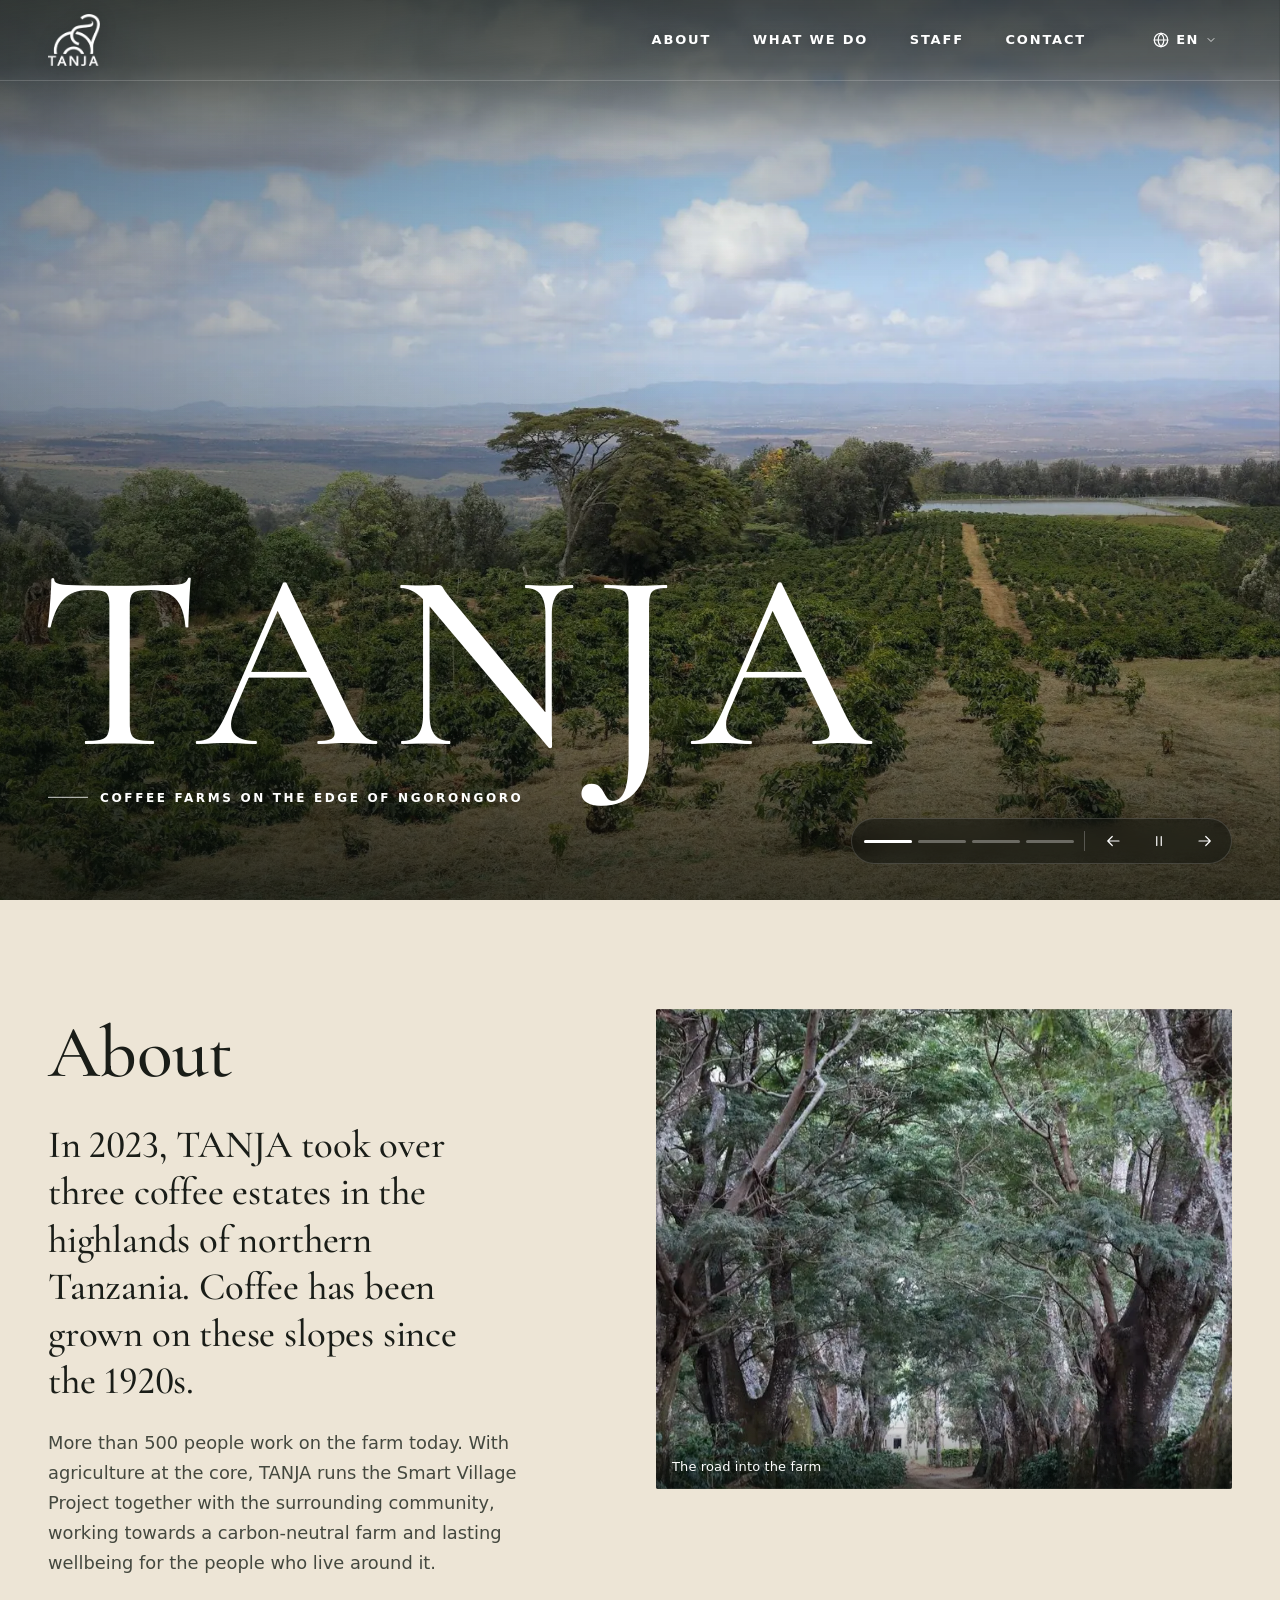
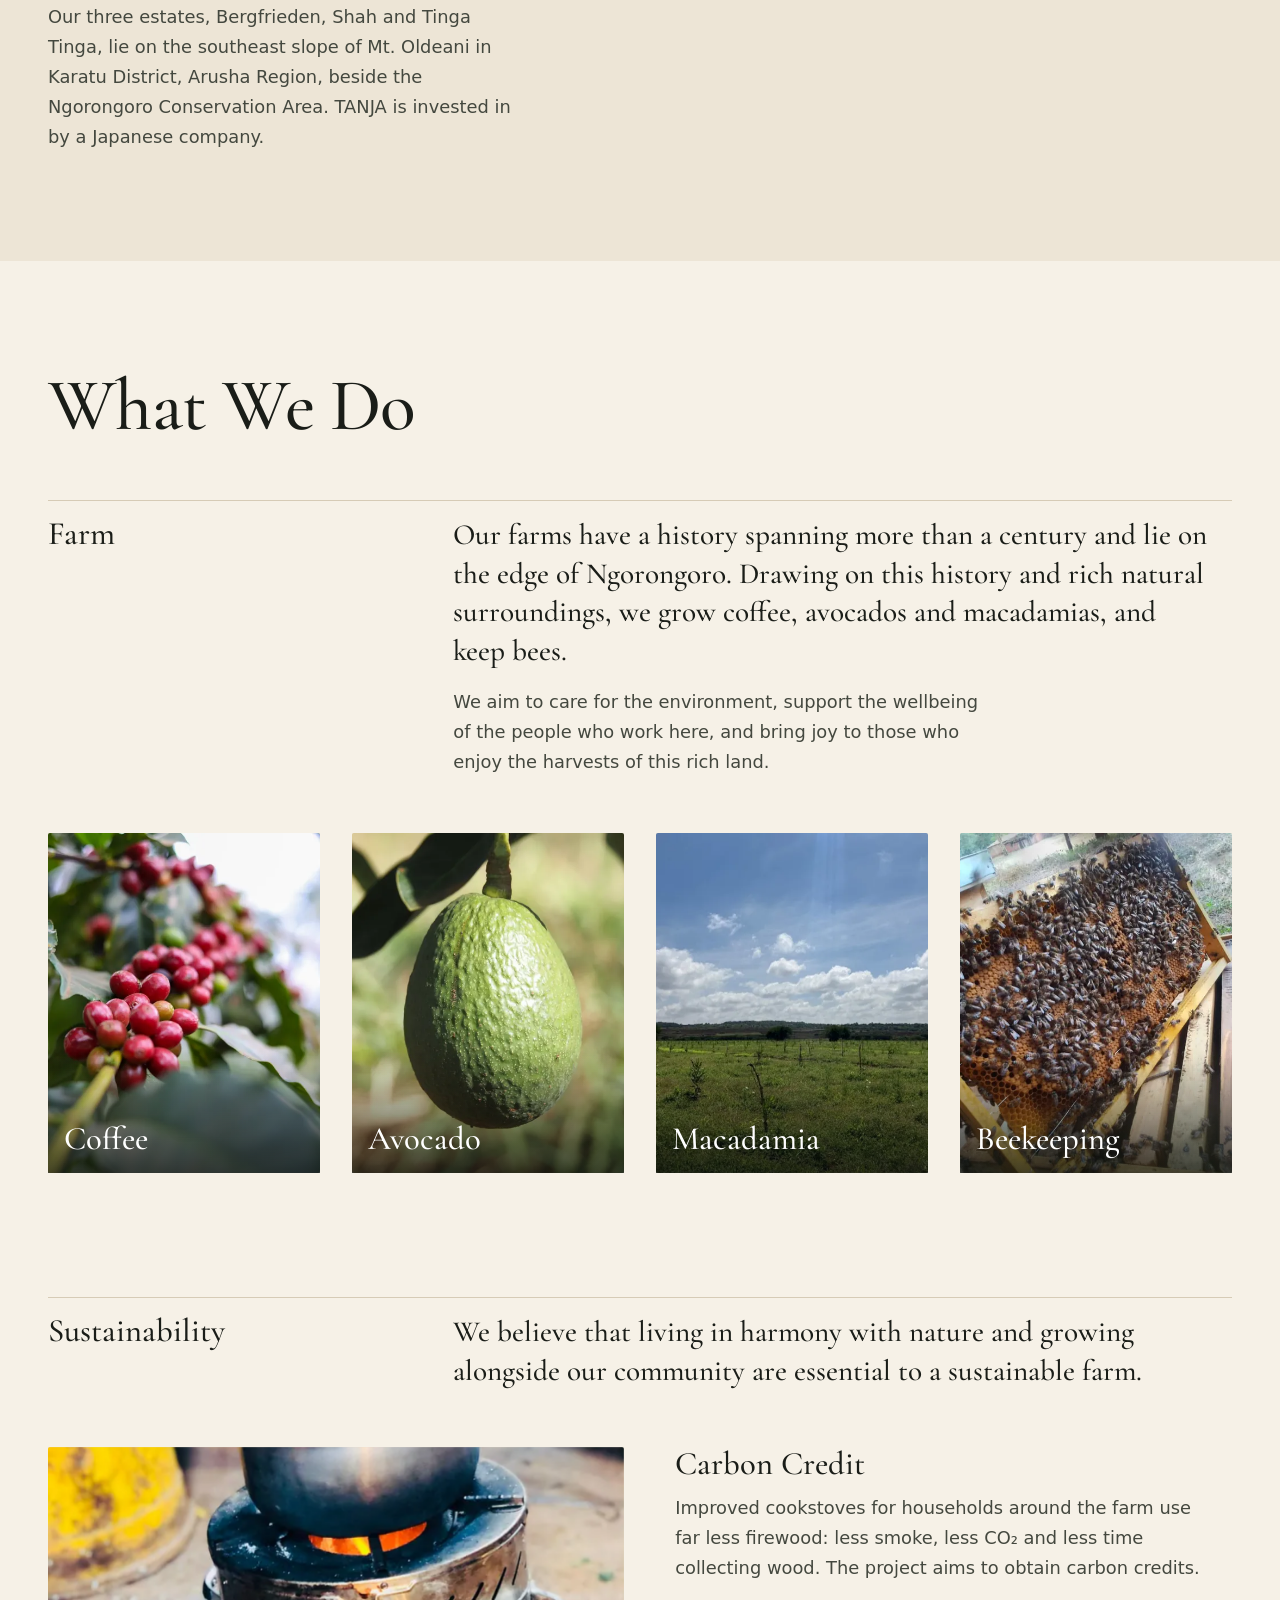
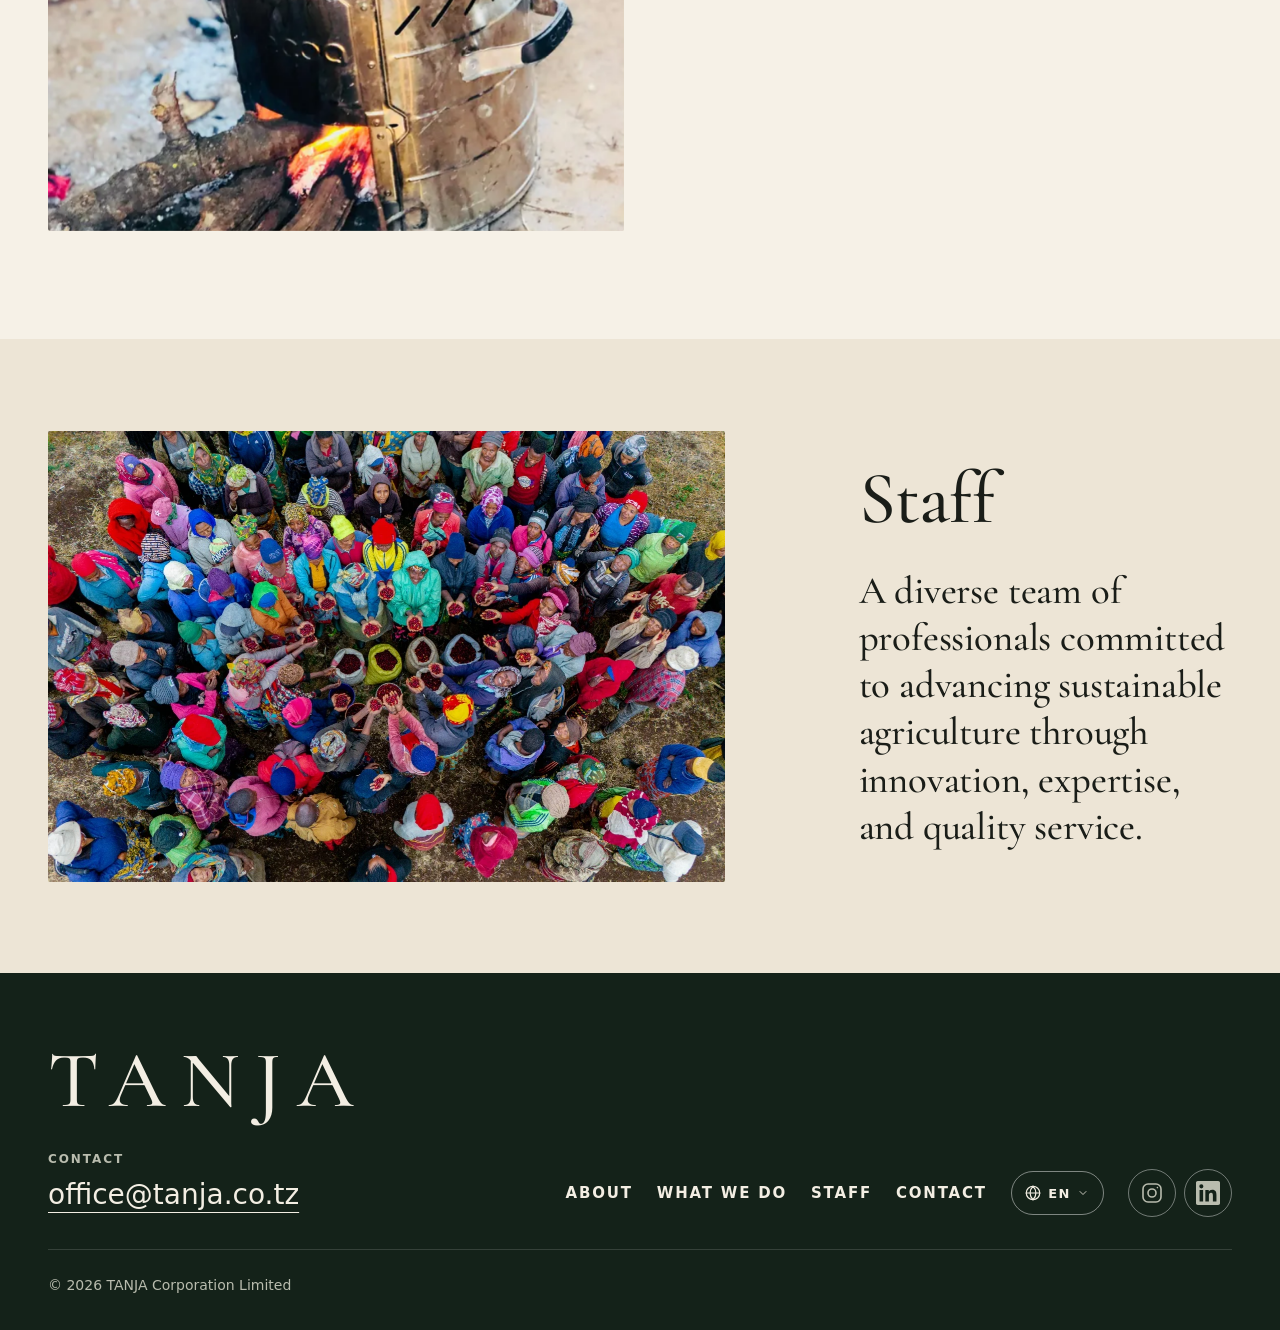
==== index.html @ cf04251d "Responsive layout pass, cleaner What We Do text, larger footer contact, drag-following hero, skeleto" ====
<!DOCTYPE html>
<html lang="en" data-lang="en">
<head>
  <meta charset="utf-8">
  <meta name="viewport" content="width=device-width, initial-scale=1, viewport-fit=cover">
  <title data-review-sw="draft" data-review-ja="draft" data-sw="TANJA — Mashamba ya kahawa pembezoni mwa Ngorongoro, Tanzania" data-ja="TANJA — タンザニア、ンゴロンゴロのほとりのコーヒー農園">TANJA — Coffee farms on the edge of Ngorongoro, Tanzania</title>
  <meta name="description" data-review-sw="draft" data-review-ja="draft"
        content="TANJA Corporation Limited farms three century-old estates in Karatu District, northern Tanzania: coffee, avocado, macadamia and bees, with projects for the surrounding community."
        data-sw="TANJA Corporation Limited inalima mashamba matatu yenye historia ya zaidi ya karne moja katika Wilaya ya Karatu, kaskazini mwa Tanzania: kahawa, parachichi, makadamia na nyuki, pamoja na miradi kwa ajili ya jamii inayozunguka."
        data-ja="TANJA Corporation Limitedは、タンザニア北部カラトゥ県で100年を超える歴史をもつ3つの農園を運営し、コーヒー、アボカド、マカダミア、養蜂と、地域のためのプロジェクトに取り組んでいます。">
  <meta name="theme-color" content="#1f3a2b">
  <!-- Link previews (WhatsApp and LinkedIn). Absolute URLs point at the review host; change them when the site moves to its real domain. -->
  <meta property="og:type" content="website">
  <meta property="og:site_name" content="TANJA">
  <meta property="og:title" content="TANJA — Coffee farms on the edge of Ngorongoro, Tanzania">
  <meta property="og:description" content="Coffee, avocado, macadamia and bees on three century-old estates in Karatu District, northern Tanzania.">
  <meta property="og:url" content="https://tanja-corp.github.io/tanja-site-review/">
  <meta property="og:image" content="https://tanja-corp.github.io/tanja-site-review/assets/images/01-hero-1-1200.jpg">
  <meta property="og:image:width" content="1200">
  <meta property="og:image:height" content="800">
  <meta name="twitter:card" content="summary_large_image">
  <link rel="icon" href="assets/favicon.svg" type="image/svg+xml">
  <link rel="preload" href="assets/fonts/cormorant-garamond-latin.woff2" as="font" type="font/woff2" crossorigin>
  <link rel="stylesheet" href="styles.css?v=20261023">
  <!-- Language boot: runs before first paint so a returning Swahili visitor never sees an English flash.
       English is the default. The choice is remembered in localStorage (wrapped in try/catch; storage can be blocked).
       JAPANESE IS OFF (2026-10-16 meeting: English and Swahili only for the public launch). To bring it back: add 'ja' to the test below,
       add 'ja' to LANGS in script.js, and restore the two Japanese <li> items in the language menus (kept as comments). -->
  <script>
    (function () {
      var d = document.documentElement;
      d.classList.add('js');
      try {
        var l = localStorage.getItem('tanja-lang');
        if (l === 'sw') { d.setAttribute('data-lang', l); d.setAttribute('lang', l); }
      } catch (e) {}
    })();
  </script>
  <!-- If script.js cannot load (flaky connection), drop the .js class so the page falls back to the plain, fully readable layout. -->
  <script src="script.js?v=20261023" defer onerror="document.documentElement.classList.remove('js')"></script>
</head>

<!--
  TANJA Web V2 — static prototype (HTML / CSS / JS only, no build step). Redesigned 2026-09-29 ("estate editorial").

  HOW THIS FILE IS ORGANISED (read before editing)
  - One page, four visible sections in this order: Home (Hero) → About → What We Do → Staff, then the footer, which is also the Contact point
    (2026-10-16 meeting: the Contact section was removed and its content moved into the footer, id="contact").
    A Mission / Vision / Values section is prepared BEFORE About (id="mission") but is hidden until the wording is decided.
    What We Do has two branches: Farm (Coffee, Avocado, Macadamia, Beekeeping) and Sustainability (Carbon Credit; extensible).
    Lunch and Cattle were taken out of Sustainability on 2026-10-16: they belong to farming activity, not to a project. Their text is kept in docs/COPY_DECK.md.
    The items are NOT linked to what-we-do.html for now (user instruction 2026-09-29, after the team meeting). To re-link, wrap each
    title in <a href="what-we-do.html#coffee"> (ids: coffee, avocado, macadamia, beekeeping, carbon) and restore the
    "Read more" link under the What We Do heading; the CSS for both is still in styles.css (.crop__title a, .project__title a, .more, .crop__go).
  - FARM uses ONE overall introduction, not one description per crop: requested 2026-09-29 by Naoaki (production owner) with the
    exact wording to publish. The English text is his, verbatim. Do not edit it without him. SW / JP are draft translations.
  - COPY SOURCES: every factual sentence is traced in docs/COPY_DECK.md (English) / docs/COPY_DECK_JA.md (Japanese).
  - Every translatable string is a triad:  <span data-l="en" lang="en">…</span><span data-l="sw" lang="sw" data-review="draft">…</span><span data-l="ja" lang="ja" data-review="draft">…</span>
    The three variants must always say the same thing. English is shown by default; script.js switches html[data-lang].
  - TRANSLATION REVIEW STATE lives on each SW / JP string: data-review="draft" (default) or "reviewed". A small marker ("Draft translation")
    shows at the top of a section while it still holds a draft string in the active language. Machine count: node architecture/check.js.
  - LANGUAGE MENU: one button (globe + current code) opens a list of the languages (English and Kiswahili; Japanese is switched off, see the boot script
    in <head>). The header and footer menus stay in step. All Japanese strings stay in the page so it can be switched on again.
  - LAYOUT GRID: every composed block is <div class="wrap …">, a 12-column grid with an edge track on each side, so a photograph can run
    to the window edge (grid-column: … / full-end) while text stays on the columns.
  - BACKGROUNDS alternate BY THEMSELVES (main > .section:nth-of-type(odd) is tinted; the hero counts as the first <section>).
  - A News / Updates section is planned but NOT part of this build: see the INSERT markers. The footer menu copies the header menu in script.js.
  - PLACEHOLDERS are marked data-placeholder="…" and listed in docs/V2_IMPLEMENTATION_NOTES.md.
    Photos are described slot-by-slot in docs/PHOTO_MANIFEST.md (data-slot="NN" matches the slot number there).
  - These comments are notes for developers. Strip them (or keep only IDs) before a public deployment.
-->

<body>
  <!-- Icon sprite (inline, no icon library). Referenced with <use href="#i-…">. -->
  <svg class="sprite" width="0" height="0" aria-hidden="true" focusable="false">
    <symbol id="i-globe" viewBox="0 0 24 24"><circle cx="12" cy="12" r="9"/><path d="M3 12h18M12 3c2.6 2.6 3.9 5.6 3.9 9s-1.3 6.4-3.9 9c-2.6-2.6-3.9-5.6-3.9-9S9.4 5.6 12 3z"/></symbol>
    <symbol id="i-chev" viewBox="0 0 24 24"><path d="M6 9l6 6 6-6"/></symbol>
    <symbol id="i-arrow" viewBox="0 0 24 24"><path d="M4 12h15M13 6l6 6-6 6"/></symbol>
    <symbol id="i-arrow-l" viewBox="0 0 24 24"><path d="M20 12H5M11 6l-6 6 6 6"/></symbol>
    <symbol id="i-pause" viewBox="0 0 24 24"><path d="M9 6v12M15 6v12"/></symbol>
    <symbol id="i-play" viewBox="0 0 24 24"><path d="M8 5.5v13l10.5-6.5z"/></symbol>
    <symbol id="i-instagram" viewBox="0 0 24 24"><rect x="3" y="3" width="18" height="18" rx="5"/><circle cx="12" cy="12" r="4"/><path d="M17.4 6.6h.01"/></symbol>
    <symbol id="i-linkedin" viewBox="0 0 24 24"><path fill="currentColor" stroke="none" d="M20.45 20.45h-3.56v-5.57c0-1.33-.02-3.04-1.85-3.04-1.85 0-2.14 1.45-2.14 2.94v5.67H9.35V9h3.41v1.56h.05c.48-.9 1.64-1.85 3.37-1.85 3.6 0 4.27 2.37 4.27 5.45v6.29zM5.34 7.43a2.06 2.06 0 1 1 0-4.12 2.06 2.06 0 0 1 0 4.12zM3.56 9h3.56v11.45H3.56zM22.22 0H1.77C.79 0 0 .77 0 1.73v20.54C0 23.23.79 24 1.77 24h20.45c.98 0 1.78-.77 1.78-1.73V1.73C24 .77 23.2 0 22.22 0z"/></symbol>
  </svg>

  <a class="skip-link" href="#main">
    <span data-l="en" lang="en">Skip to content</span><span data-l="sw" lang="sw" data-review="draft">Ruka hadi maudhui</span><span data-l="ja" lang="ja" data-review="draft">本文へ移動</span>
  </a>

  <!-- ===================================================================== HEADER -->
  <header class="site-header" data-header>
    <div class="site-header__bar container">
      <a class="brand" href="#home" aria-label="TANJA home">
        <img src="assets/images/tanja-logo.png" alt="TANJA">
      </a>

      <nav class="site-nav" id="site-nav" aria-labelledby="nav-primary-label">
        <span class="visually-hidden" id="nav-primary-label"><span data-l="en" lang="en">Primary</span><span data-l="sw" lang="sw" data-review="draft">Menyu kuu</span><span data-l="ja" lang="ja" data-review="draft">メインメニュー</span></span>
        <ul class="site-nav__list">
          <li><a href="#about"><span data-l="en" lang="en">About</span><span data-l="sw" lang="sw" data-review="draft">Kuhusu Sisi</span><span data-l="ja" lang="ja" data-review="draft">TANJAについて</span></a></li>
          <li><a href="#what-we-do"><span data-l="en" lang="en">What We Do</span><span data-l="sw" lang="sw" data-review="draft">Tunachofanya</span><span data-l="ja" lang="ja" data-review="draft">事業内容</span></a></li>
          <!-- INSERT (future): <li><a href="#news">News / Updates</a></li> goes here, between What We Do and Staff. This is the ONLY nav edit (the footer copies this list in script.js). -->
          <li><a href="#staff"><span data-l="en" lang="en">Staff</span><span data-l="sw" lang="sw" data-review="draft">Wafanyakazi</span><span data-l="ja" lang="ja" data-review="draft">スタッフ</span></a></li>
          <li><a href="#contact"><span data-l="en" lang="en">Contact</span><span data-l="sw" lang="sw" data-review="draft">Wasiliana Nasi</span><span data-l="ja" lang="ja" data-review="draft">お問い合わせ</span></a></li>
        </ul>
      </nav>

      <div class="site-header__tools">
        <!-- LANGUAGE MENU: one tap on the button opens the list; one tap on a language applies it. Language names are written in their own language. -->
        <div class="lang" data-lang-menu>
          <button type="button" class="lang__toggle" aria-expanded="false" aria-controls="nav-lang-list" aria-label="EN — Language / Lugha">
            <svg class="icon" aria-hidden="true"><use href="#i-globe"/></svg><span class="lang__code" aria-hidden="true">EN</span><svg class="icon lang__chev" aria-hidden="true"><use href="#i-chev"/></svg>
          </button>
          <ul class="lang__list" id="nav-lang-list" hidden>
            <li><button type="button" class="lang__opt" data-set-lang="en" lang="en" aria-pressed="true"><span class="lang__name">English</span><small>EN</small></button></li>
            <li><button type="button" class="lang__opt" data-set-lang="sw" lang="sw" aria-pressed="false"><span class="lang__name">Kiswahili</span><small>SW</small></button></li>
            <!-- JAPANESE OFF (2026-10-16). To restore, uncomment this item and see the note in <head>:
            <li><button type="button" class="lang__opt" data-set-lang="ja" lang="ja" aria-pressed="false"><span class="lang__name">日本語</span><small>JP</small></button></li> -->
          </ul>
        </div>
        <button type="button" class="menu-btn" aria-expanded="false" aria-controls="site-nav">
          <span class="menu-btn__icon" aria-hidden="true"></span>
          <span class="visually-hidden"><span data-l="en" lang="en">Menu</span><span data-l="sw" lang="sw" data-review="draft">Menyu</span><span data-l="ja" lang="ja" data-review="draft">メニュー</span></span>
        </button>
      </div>
    </div>
  </header>

  <main id="main">

    <!-- =================================================================== 01 HOME = HERO (slot 01)
         A horizontal slider (2026-09-29, direct user request: "several photos side by side, switching automatically every few
         seconds"). Cut from 8 to 4 slides on 2026-10-16 (meeting: "three to four is enough"; no captions, no page numbers): coffee rows, ripening
         cherries, drying beds, and the workers group photograph. Each slide enters from the right every 6s (--hero-interval in styles.css). No library, no video.
         The other five photographs (mountain, slope with reservoir, dam, sunrise, reservoir) are not shown but their files are kept in assets/images.
         - Slide 1 is real from first paint (fetchpriority="high", the LCP image). Slides 2+ carry data-srcset / data-src only,
           so the browser fetches NOTHING for them unless script.js promotes the attributes — which it does only when JS runs
           AND the visitor has not asked for reduced motion. No JS / reduced motion → slide 1 stays, as a still photograph.
         - Only slide 1 carries this section's data-slot="01"; the other slides are further photographs of the same slot. -->
    <section class="hero" id="home" aria-labelledby="hero-title" data-slot="01">
      <div class="hero__media" data-hero-rotate role="region" aria-roledescription="carousel" aria-label="TANJA farm photographs" data-label-sw="Picha za shamba la TANJA" data-label-ja="TANJA農園の写真">
        <figure class="hero__slide is-active" aria-hidden="false">
          <picture>
            <source media="(max-width: 700px)" srcset="assets/images/01-hero-1-m.webp" type="image/webp">
            <source media="(max-width: 700px)" srcset="assets/images/01-hero-1-m.jpg" type="image/jpeg">
            <source srcset="assets/images/01-hero-1-1200.webp 1200w, assets/images/01-hero-1.webp 1920w" sizes="100vw" type="image/webp">
            <img src="assets/images/01-hero-1.jpg" srcset="assets/images/01-hero-1-1200.jpg 1200w, assets/images/01-hero-1.jpg 1920w" sizes="100vw"
                 width="1920" height="1280" fetchpriority="high" decoding="async" style="--focal: 40% 55%"
                 alt="Rows of coffee running down a slope towards a wide plain, with a flat-topped acacia tree and a blue sky."
                 data-review-sw="draft" data-review-ja="draft" data-alt-sw="Safu za kahawa zikishuka kwenye mteremko kuelekea uwanda mpana, na mti wa mgunga wenye kilele bapa na anga la buluu."
                 data-alt-ja="広い平原へと斜面を下るコーヒーの列。平らな樹冠のアカシアと青空。">
          </picture>
        </figure>
        <figure class="hero__slide" aria-hidden="true">
          <picture>
            <source media="(max-width: 700px)" data-srcset="assets/images/01-hero-2-m.webp" type="image/webp">
            <source data-srcset="assets/images/01-hero-2-1200.webp 1200w, assets/images/01-hero-2.webp 1920w" sizes="100vw" type="image/webp">
            <img data-src="assets/images/01-hero-2.jpg" width="1920" height="1280" decoding="async" style="--focal: 30% 55%"
                 alt="Coffee branches with red and green cherries in the foreground and rows of coffee trees on the slope behind."
                 data-review-sw="draft" data-review-ja="draft" data-alt-sw="Matawi ya kahawa yenye matunda mekundu na ya kijani mbele, na safu za miti ya kahawa kwenye mteremko wa nyuma."
                 data-alt-ja="手前のコーヒーの枝に赤い実と緑の実がつき、奥の斜面にコーヒーの木の列が並んでいる。">
          </picture>
        </figure>
        <figure class="hero__slide" aria-hidden="true">
          <picture>
            <source media="(max-width: 700px)" data-srcset="assets/images/01-hero-5-m.webp" type="image/webp">
            <source data-srcset="assets/images/01-hero-5-1200.webp 1200w, assets/images/01-hero-5.webp 1600w" sizes="100vw" type="image/webp">
            <img data-src="assets/images/01-hero-5.jpg" width="1600" height="1067" decoding="async" style="--focal: 50% 50%"
                 alt="An aerial view of long raised drying beds and green-roofed buildings among trees."
                 data-review-sw="draft" data-review-ja="draft" data-alt-sw="Mwonekano kutoka angani wa vitanda virefu vya kukaushia na majengo yenye paa za kijani kati ya miti."
                 data-alt-ja="上空から見た、木々の間に並ぶ長い乾燥棚と緑の屋根の建物。">
          </picture>
        </figure>
        <figure class="hero__slide" aria-hidden="true">
          <!-- Workers group photograph (2026-10-16 meeting). This is a 1025 px wide copy: replace 01-hero-9.jpg / .webp with the original (same names, update width / height) when it is available. -->
          <picture>
            <source data-srcset="assets/images/01-hero-9.webp" type="image/webp">
            <img data-src="assets/images/01-hero-9.jpg" width="1025" height="582" decoding="async" style="--focal: 50% 80%"
                 alt="A large group of TANJA workers standing together in front of tall slender trees under a cloudy sky, with a wooden table in the foreground."
                 data-review-sw="draft" data-review-ja="draft" data-alt-sw="Kundi kubwa la wafanyakazi wa TANJA wamesimama pamoja mbele ya miti mirefu myembamba chini ya anga lenye mawingu, na meza ya mbao mbele."
                 data-alt-ja="背の高い細い木々と曇り空の下に、TANJAの大勢のワーカーが集まっている。手前に木のテーブル。">
          </picture>
        </figure>
      </div>

      <div class="hero__inner container">
        <div class="hero__copy">
          <h1 class="hero__title" id="hero-title">TANJA</h1>
          <!-- TENTATIVE (2026-10-16 meeting): a keyword that says what TANJA is, instead of a place name. The final line is decided after the
               mission / vision / values discussion. Location moved to About. -->
          <p class="hero__sub" data-placeholder="hero-line">
            <span data-l="en" lang="en">Coffee farms on the edge of Ngorongoro</span><span data-l="sw" lang="sw" data-review="draft">Mashamba ya kahawa pembezoni mwa Ngorongoro</span><span data-l="ja" lang="ja" data-review="draft">ンゴロンゴロのほとりのコーヒー農園</span>
          </p>
        </div>
        <div class="hero__foot">
          <!-- 2026-10-23: one control bar. Progress segments first (tap one to jump), then previous / pause / next. On phones the arrows step aside
               (the photographs follow the finger), so the bar holds only the segments and the pause button. -->
          <div class="hero__controls" role="group" aria-label="Slides" data-label-sw="Picha" data-label-ja="スライド">
            <div class="hero__dots" data-label="Photo" data-label-sw="Picha" data-label-ja="写真"></div>
            <span class="hero__sep" aria-hidden="true"></span>
            <button type="button" class="hero__arrow" data-hero-prev><svg class="icon" aria-hidden="true"><use href="#i-arrow-l"/></svg><span class="visually-hidden"><span data-l="en" lang="en">Previous photo</span><span data-l="sw" lang="sw" data-review="draft">Picha iliyotangulia</span><span data-l="ja" lang="ja" data-review="draft">前の写真</span></span></button>
            <button type="button" class="hero__arrow hero__pause" data-hero-pause aria-pressed="false"><svg class="icon icon-pause" aria-hidden="true"><use href="#i-pause"/></svg><svg class="icon icon-play" aria-hidden="true"><use href="#i-play"/></svg><span class="visually-hidden"><span data-l="en" lang="en">Pause the slideshow</span><span data-l="sw" lang="sw" data-review="draft">Simamisha onyesho la picha</span><span data-l="ja" lang="ja" data-review="draft">スライドを一時停止</span></span></button>
            <button type="button" class="hero__arrow" data-hero-next><svg class="icon" aria-hidden="true"><use href="#i-arrow"/></svg><span class="visually-hidden"><span data-l="en" lang="en">Next photo</span><span data-l="sw" lang="sw" data-review="draft">Picha inayofuata</span><span data-l="ja" lang="ja" data-review="draft">次の写真</span></span></button>
          </div>
        </div>
      </div>
    </section>

    <!-- ===================================================================== MISSION / VISION / VALUES (prepared, hidden)
         2026-10-16 meeting: this block goes BEFORE About. The wording is not decided: it will come from the staff discussion (small groups,
         representatives, one-hour presentation). DO NOT write it from the Smart Village mission, the OSTI values (Trust / Connect / Challenge)
         or anything else (CLAUDE.md, "never fabricate mission wording"). To publish: replace the three "Wording to be confirmed" lines, then
         delete the hidden attribute on the <section>. It is not in the menu on purpose. -->
    <section class="section tl-scope mvv" id="mission" aria-labelledby="mission-title" hidden>
      <div class="wrap mvv__wrap">
        <h2 class="section__title" id="mission-title"><span data-l="en" lang="en">Mission · Vision · Values</span><span data-l="sw" lang="sw" data-review="draft">Dhamira · Dira · Maadili</span><span data-l="ja" lang="ja" data-review="draft">ミッション・ビジョン・バリュー</span></h2>
        <p class="tbc" data-placeholder="mission-values"><span data-l="en" lang="en">Wording to be confirmed.</span><span data-l="sw" lang="sw" data-review="draft">Maneno rasmi bado yanathibitishwa.</span><span data-l="ja" lang="ja" data-review="draft">正式な文言は確認中です。</span></p>
      </div>
    </section>

    <!-- ===================================================================== 02 ABOUT (slot 02)
         Who TANJA is, when it started, where the three estates lie and who invests in it. Sources for every sentence: docs/COPY_DECK.md.
         No sub-label ("Our Company"): the heading "About" is enough (2026-10-16 meeting, "too many tabs"). -->
    <section class="section tl-scope" id="about" aria-labelledby="about-title">
      <p class="tl-mark" role="note"><span data-l="en" lang="en">Draft translation</span><span data-l="sw" lang="sw" data-review="draft">Tafsiri ya rasimu</span><span data-l="ja" lang="ja" data-review="draft">翻訳は下書き</span></p>

      <div class="wrap about">
        <div class="about__text" id="our-company" data-reveal>
          <h2 class="section__title" id="about-title"><span data-l="en" lang="en">About</span><span data-l="sw" lang="sw" data-review="draft">Kuhusu Sisi</span><span data-l="ja" lang="ja" data-review="draft">TANJAについて</span></h2>
          <p class="lede">
            <span data-l="en" lang="en">In 2023, TANJA took over three coffee estates in the highlands of northern Tanzania. Coffee has been grown on these slopes since the 1920s.</span><span data-l="sw" lang="sw" data-review="draft">Mwaka 2023, TANJA ilichukua mashamba matatu ya kahawa katika nyanda za juu za kaskazini mwa Tanzania. Kahawa imelimwa kwenye miteremko hii tangu miaka ya 1920.</span><span data-l="ja" lang="ja" data-review="draft">TANJAは2023年、タンザニア北部の高地にある3つのコーヒー農園を引き継ぎました。この斜面では1920年代からコーヒーが育てられてきました。</span>
          </p>
          <p class="about__body">
            <span data-l="en" lang="en">More than 500 people work on the farm today. With agriculture at the core, TANJA runs the Smart Village Project together with the surrounding community, working towards a carbon-neutral farm and lasting wellbeing for the people who live around it.</span><span data-l="sw" lang="sw" data-review="draft">Leo, zaidi ya watu 500 wanafanya kazi shambani. Kilimo kikiwa ndicho kiini, TANJA inaendesha Mradi wa Smart Village pamoja na jamii inayozunguka, kwa lengo la kuwa na shamba lisilochangia ongezeko la kaboni na ustawi wa kudumu kwa watu wanaoishi jirani.</span><span data-l="ja" lang="ja" data-review="draft">いま農園で働く人は500人を超えます。農業を中核に据えたSmart Village Projectは、地域とともに進める取り組みです。カーボンニュートラルな農園と、周りに暮らす人々の持続的なウェルビーイングを目指しています。</span>
          </p>
          <!-- 2026-10-16 meeting: location belongs in About, not in the hero; the three estates get one plain sentence; the Japanese investment is a
               distinguishing fact worth stating. VERIFY: "invested in by a Japanese company" is the speaker's wording; no source document states it.
               Replace this whole paragraph when Calliste's About text arrives. -->
          <p class="about__body">
            <span data-l="en" lang="en">Our three estates, Bergfrieden, Shah and Tinga Tinga, lie on the southeast slope of Mt. Oldeani in Karatu District, Arusha Region, beside the Ngorongoro Conservation Area. TANJA is invested in by a Japanese company.</span><span data-l="sw" lang="sw" data-review="draft">Mashamba yetu matatu, Bergfrieden, Shah na Tinga Tinga, yako kwenye mteremko wa kusini-mashariki wa Mlima Oldeani katika Wilaya ya Karatu, Mkoa wa Arusha, kando ya Hifadhi ya Ngorongoro. TANJA imewekezwa na kampuni ya Kijapani.</span><span data-l="ja" lang="ja" data-review="draft">3つの農園（バーグフリーデン、シャー、ティンガティンガ）は、アルーシャ州カラトゥ県のオルデアニ山南東斜面、ンゴロンゴロ保全地域のとなりにあります。TANJAは日本企業の出資を受けています。</span>
          </p>
        </div>
        <figure class="media about__photo" data-slot="02">
          <picture>
            <source srcset="assets/images/02-company-700.webp 700w, assets/images/02-company.webp 1060w" sizes="(min-width: 64em) 50vw, 100vw" type="image/webp">
            <img src="assets/images/02-company.jpg" srcset="assets/images/02-company-700.jpg 700w, assets/images/02-company.jpg 1060w" sizes="(min-width: 64em) 50vw, 100vw"
                 width="1060" height="1325" loading="lazy" decoding="async" style="--focal: 50% 60%"
                 alt="A dirt road running through a tunnel of large old trees, with coffee bushes on both sides."
                 data-review-sw="draft" data-review-ja="draft" data-alt-sw="Barabara ya udongo ikipita katikati ya miti mikubwa ya zamani, na vichaka vya kahawa pande zote mbili."
                 data-alt-ja="大きな古木のトンネルを抜ける土の道。両側にコーヒーの木が並ぶ。">
          </picture>
          <figcaption><span data-l="en" lang="en">The road into the farm</span><span data-l="sw" lang="sw" data-review="draft">Barabara ya kuingia shambani</span><span data-l="ja" lang="ja" data-review="draft">農園へ続く道</span></figcaption>
        </figure>

        <!-- REMOVED 2026-09-29 (user instruction): the row of key figures (2023 / ~1,760 ha / 1,370-1,840 m / 500+) and the company facts
             list (company, location, name meaning, crops). The figures still appear in docs/COPY_DECK.md if they are wanted again.
             PLACEHOLDER kept in mind: the meaning of the name "TANJA" is in no source; do not guess. -->

        <!-- REMOVED 2026-10-16 (meeting: "the three-estate cards are too heavy; a simple explanation in About is enough"): the Three estates cards
             (Bergfrieden / Shah / Tinga Tinga with altitudes and descriptions). The estate names and the location now sit in one sentence in the text
             above. The full cards (OSTI "Our Farms - Tanzania" page, public; spelling "Bergfrieden" follows OSTI; VERIFY) are kept in docs/COPY_DECK.md
             for the next-layer page. -->
      </div>
    </section>

    <!-- DEFERRED: Our Staff as a roster of named people (2026-09-26) is still not shown; the Staff section below is a team statement and a photograph.
         Mission / Vision / Values: prepared above the About section, hidden until the wording is decided (2026-10-16).
         A candidate sentence exists in three TANJA decks ("Building positive and creative communities with sustainable well-being in
         Africa through the Smart Village Project") - recorded in docs/COPY_DECK.md, NOT published. -->

    <!-- ================================================================ 03 WHAT WE DO -->
    <section class="section tl-scope" id="what-we-do" aria-labelledby="wwd-title">
      <p class="tl-mark" role="note"><span data-l="en" lang="en">Draft translation</span><span data-l="sw" lang="sw" data-review="draft">Tafsiri ya rasimu</span><span data-l="ja" lang="ja" data-review="draft">翻訳は下書き</span></p>

      <div class="wrap wwd__head" data-reveal>
        <div class="wwd__title">
          <h2 class="section__title" id="wwd-title"><span data-l="en" lang="en">What We Do</span><span data-l="sw" lang="sw" data-review="draft">Tunachofanya</span><span data-l="ja" lang="ja" data-review="draft">事業内容</span></h2>
        </div>
      </div>

      <!-- ---------------------------------------------------- FARM
           ONE overall introduction (Naoaki, 2026-09-29, verbatim English) above four equal photo tiles. The tiles carry only a name
           and, where Naoaki's text states one, the certification. No per-crop description on the homepage (his request). -->
      <div class="wrap group group--split" id="farm">
        <h3 class="group__title"><span data-l="en" lang="en">Farm</span><span data-l="sw" lang="sw" data-review="draft">Shamba</span><span data-l="ja" lang="ja" data-review="draft">農園</span></h3>

        <div class="group__text" data-reveal>
          <p class="statement"><span data-l="en" lang="en">Our farms have a history spanning more than a century and lie on the edge of Ngorongoro. Drawing on this history and rich natural surroundings, we grow coffee, avocados and macadamias, and keep bees.</span><span data-l="sw" lang="sw" data-review="draft">Mashamba yetu yana historia ya zaidi ya karne moja na yako pembezoni mwa Ngorongoro. Tukitegemea historia hii na mazingira haya tajiri ya asili, tunalima kahawa, parachichi na makadamia, na tunafuga nyuki.</span><span data-l="ja" lang="ja" data-review="draft">私たちの農園はンゴロンゴロのほとりに広がり、100年を超える歴史をもちます。受け継いだ歴史と豊かな自然を生かし、コーヒー、アボカド、マカダミアを育て、ミツバチを飼っています。</span></p>
          <!-- 2026-10-16 meeting: the certification sentence and the two certification chips on the tiles are gone.
               REMOVED 2026-10-23 (user instruction: "the logos can go; lay the text out cleanly"): the Rainforest Alliance seal and the GLOBALG.A.P. text mark.
               The seal files stay in assets/images (rainforest-alliance-certified.png / .webp). Rainforest Alliance (coffee farms) and GLOBALG.A.P. (avocado farms)
               are Naoaki's statements; the sentence that said so is kept in docs/COPY_DECK.md. -->
          <p class="group__body"><span data-l="en" lang="en">We aim to care for the environment, support the wellbeing of the people who work here, and bring joy to those who enjoy the harvests of this rich land.</span><span data-l="sw" lang="sw" data-review="draft">Tunalenga kutunza mazingira, kusaidia ustawi wa watu wanaofanya kazi hapa, na kuleta furaha kwa wale wanaofurahia mavuno ya ardhi hii tajiri.</span><span data-l="ja" lang="ja" data-review="draft">目指すのは、環境を守り、ここで働く人々のウェルビーイングを支え、この豊かな土地の実りを味わう人々に喜びを届けることです。</span></p>
        </div>

        <div class="farm-grid" data-reveal-group>
          <article class="crop" id="coffee">
            <figure class="media" data-slot="04">
              <picture>
                <source srcset="assets/images/04-coffee-500.webp 500w, assets/images/04-coffee.webp 900w" sizes="(min-width: 64em) 25vw, 50vw" type="image/webp">
                <img src="assets/images/04-coffee.jpg" width="900" height="1125" loading="lazy" decoding="async"
                     alt="A branch of ripe red coffee cherries among dark green leaves."
                     data-review-sw="draft" data-review-ja="draft" data-alt-sw="Tawi lenye matunda mekundu ya kahawa yaliyoiva kati ya majani ya kijani kibichi."
                     data-alt-ja="濃い緑の葉の間で赤く熟したコーヒーの実の枝。">
              </picture>
            </figure>
            <div class="crop__body">
              <h4 class="crop__title"><span data-l="en" lang="en">Coffee</span><span data-l="sw" lang="sw" data-review="draft">Kahawa</span><span data-l="ja" lang="ja" data-review="draft">コーヒー</span></h4>
            </div>
          </article>
          <article class="crop" id="avocado">
            <figure class="media" data-slot="06">
              <picture>
                <source srcset="assets/images/06-avocado-500.webp 500w, assets/images/06-avocado.webp 900w" sizes="(min-width: 64em) 25vw, 50vw" type="image/webp">
                <img src="assets/images/06-avocado.jpg" width="900" height="1125" loading="lazy" decoding="async"
                     alt="A single green avocado hanging from a branch, with the orchard blurred behind."
                     data-review-sw="draft" data-review-ja="draft" data-alt-sw="Parachichi moja la kijani likining’inia kwenye tawi, shamba likionekana kwa ukungu nyuma."
                     data-alt-ja="枝から下がる一つの緑のアボカド。背景に果樹園がぼやけて写る。">
              </picture>
            </figure>
            <div class="crop__body">
              <h4 class="crop__title"><span data-l="en" lang="en">Avocado</span><span data-l="sw" lang="sw" data-review="draft">Parachichi</span><span data-l="ja" lang="ja" data-review="draft">アボカド</span></h4>
            </div>
          </article>
          <article class="crop" id="macadamia">
            <figure class="media" data-slot="05">
              <picture>
                <source srcset="assets/images/05-macadamia.webp" type="image/webp">
                <img src="assets/images/05-macadamia.jpg" width="476" height="595" loading="lazy" decoding="async"
                     alt="Young macadamia trees planted in rows on a green field under a blue sky."
                     data-review-sw="draft" data-review-ja="draft" data-alt-sw="Miti michanga ya makadamia iliyopandwa kwa safu kwenye shamba la kijani chini ya anga la buluu."
                     data-alt-ja="青空の下、緑の畑に列をなして植えられたマカダミアの若木。">
              </picture>
            </figure>
            <div class="crop__body">
              <h4 class="crop__title"><span data-l="en" lang="en">Macadamia</span><span data-l="sw" lang="sw" data-review="draft">Makadamia</span><span data-l="ja" lang="ja" data-review="draft">マカダミア</span></h4>
            </div>
          </article>
          <article class="crop" id="beekeeping">
            <figure class="media" data-slot="10">
              <picture>
                <source srcset="assets/images/10-beekeeping-500.webp 500w, assets/images/10-beekeeping.webp 640w" sizes="(min-width: 64em) 25vw, 50vw" type="image/webp">
                <img src="assets/images/10-beekeeping.jpg" width="640" height="800" loading="lazy" decoding="async"
                     alt="A hive frame covered in honeybees, held above the hive boxes."
                     data-review-sw="draft" data-review-ja="draft" data-alt-sw="Fremu ya mzinga iliyojaa nyuki, ikiwa imeinuliwa juu ya masanduku ya mizinga."
                     data-alt-ja="巣箱の上に持ち上げられた、ミツバチがびっしりとついた巣枠。">
              </picture>
            </figure>
            <div class="crop__body">
              <h4 class="crop__title"><span data-l="en" lang="en">Beekeeping</span><span data-l="sw" lang="sw" data-review="draft">Ufugaji Nyuki</span><span data-l="ja" lang="ja" data-review="draft">養蜂</span></h4>
            </div>
          </article>
        </div>
      </div>

      <!-- ---------------------------------------------------- SUSTAINABILITY (extensible)
           2026-10-16 meeting: only the improved-cookstove project (Carbon Credit) stays here, with ONE photograph. Lunch and Cattle are part of
           farming activity, not projects, so their cards and the paragraphs about them were removed (text kept in docs/COPY_DECK.md; they may return
           under Farm once Naoaki sends wording). Naoaki is also sending new Sustainability sentences: replace the statement below then.
           Deliberately NOT stated: issued credits, partner names, beneficiary counts.
           CMS: repeatable "Project" entries. To add one, copy the <li> below, change the title, text, photo, the id AND the slot
           (data-slot="NN"; next free number, plus a row in docs/PHOTO_MANIFEST.md). A single card is laid out wide (photo left, text right);
           from the second card on the grid becomes three columns by itself. -->
      <div class="wrap group group--split" id="project">
        <h3 class="group__title"><span data-l="en" lang="en">Sustainability</span><span data-l="sw" lang="sw" data-review="draft">Uendelevu</span><span data-l="ja" lang="ja" data-review="draft">サステナビリティ</span></h3>
        <p class="statement group__text sustainability-statement"><span data-l="en" lang="en">We believe that living in harmony with nature and growing alongside our community are essential to a sustainable farm.</span><span data-l="sw" lang="sw" data-review="draft">Tunaamini kuwa kuishi kwa kupatana na mazingira na kustawi pamoja na jamii zinazotuzunguka ni muhimu kwa shamba endelevu.</span><span data-l="ja" lang="ja" data-review="draft">自然と調和し、地域とともに歩むことが、持続可能な農園にとって大切だと考えています。</span></p>
        <ul class="project-grid" role="list" data-reveal-group>
          <li>
            <article class="project" id="carbon">
              <figure class="media media--4x5" data-slot="07">
                <picture>
                  <source srcset="assets/images/07-carbon-stove-700.webp 700w, assets/images/07-carbon-stove-1050.webp 1050w" sizes="(min-width: 64em) 40vw, 100vw" type="image/webp">
                  <img src="assets/images/07-carbon-stove-1050.jpg" srcset="assets/images/07-carbon-stove-700.jpg 700w, assets/images/07-carbon-stove-1050.jpg 1050w" sizes="(min-width: 64em) 40vw, 100vw"
                       width="1050" height="1400" loading="lazy" decoding="async" style="--focal: 50% 50%"
                       alt="Metal cookstove in use with a pot over a wood fire."
                       data-review-sw="draft" data-review-ja="draft" data-alt-sw="Jiko la chuma likitumika kupika sufuria kwa moto wa kuni."
                       data-alt-ja="薪火で鍋を調理している金属製のかまど。">
                </picture>
              </figure>
              <div class="project__body">
                <h4 class="project__title"><span data-l="en" lang="en">Carbon Credit</span><span data-l="sw" lang="sw" data-review="draft">Hati za Kaboni</span><span data-l="ja" lang="ja" data-review="draft">カーボンクレジット</span></h4>
                <p><span data-l="en" lang="en">Improved cookstoves for households around the farm use far less firewood: less smoke, less CO₂ and less time collecting wood. The project aims to obtain carbon credits.</span><span data-l="sw" lang="sw" data-review="draft">Majiko banifu kwa kaya zinazozunguka shamba yanatumia kuni kidogo sana: moshi mdogo, hewa ukaa (CO₂) kidogo na muda mfupi wa kutafuta kuni. Mradi unalenga kupata hati za kaboni.</span><span data-l="ja" lang="ja" data-review="draft">農園の周りの家庭に広める改良型かまどは、薪がずっと少なくて済みます。煙もCO₂も減り、薪集めの時間も短くなります。カーボンクレジットの取得も目指しています。</span></p>
              </div>
            </article>
          </li>
          <!-- ADD PROJECT HERE: copy the <li>…</li> above -->
        </ul>
      </div>

    </section>

    <!-- INSERT (future): <section class="section tl-scope" id="news" aria-labelledby="news-title"> News / Updates </section> goes here, between What We Do and Staff. -->

    <!-- ===================================================================== 04 STAFF -->
    <section class="section tl-scope" id="staff" aria-labelledby="staff-title">
      <p class="tl-mark" role="note"><span data-l="en" lang="en">Draft translation</span><span data-l="sw" lang="sw" data-review="draft">Tafsiri ya rasimu</span><span data-l="ja" lang="ja" data-review="draft">翻訳は下書き</span></p>
      <div class="wrap career">
        <figure class="media career__media" data-slot="09">
          <picture>
            <source srcset="assets/images/staff-team.webp 1600w" sizes="(min-width: 64em) 50vw, 100vw" type="image/webp">
            <img src="assets/images/staff-team.jpg" width="1600" height="900" loading="lazy" decoding="async" alt="Farm workers gathered around baskets of coffee cherries, photographed from above.">
          </picture>
        </figure>
        <div class="career__text" data-reveal>
          <h2 class="section__title" id="staff-title"><span data-l="en" lang="en">Staff</span><span data-l="sw" lang="sw" data-review="draft">Wafanyakazi</span><span data-l="ja" lang="ja" data-review="draft">スタッフ</span></h2>
          <!-- 2026-10-16 meeting: no nationalities ("just diversity"; Kenyan colleagues are part of the team too), and no secondary explanation under the lede.
               The Japanese investment is stated in About instead. -->
          <p class="lede"><span data-l="en" lang="en">A diverse team of professionals committed to advancing sustainable agriculture through innovation, expertise, and quality service.</span><span data-l="sw" lang="sw" data-review="draft">Timu mbalimbali ya wataalamu waliojitolea kuendeleza kilimo endelevu kupitia ubunifu, utaalamu na huduma bora.</span><span data-l="ja" lang="ja" data-review="draft">多様な専門家が、革新、専門知識、質の高いサービスを通じて、持続可能な農業の発展に取り組んでいます。</span></p>
        </div>
      </div>
    </section>
    <!-- REMOVED 2026-10-16 (meeting): the separate Contact section. The footer is now the contact point (id="contact"): one email line plus the
         Instagram and LinkedIn icons. No phone number for now: an official company number and a WhatsApp account come later. -->
  </main>

  <!-- ===================================================================== FOOTER -->
  <!-- FOOTER = CONTACT POINT (2026-10-16 meeting). The header "Contact" link jumps here (id="contact"). The address line was removed on purpose;
       the location is now one sentence in About. -->
  <footer class="site-footer tl-scope" id="contact">
    <p class="tl-mark" role="note"><span data-l="en" lang="en">Draft translation</span><span data-l="sw" lang="sw" data-review="draft">Tafsiri ya rasimu</span><span data-l="ja" lang="ja" data-review="draft">翻訳は下書き</span></p>
    <div class="container site-footer__grid">
      <div>
        <p class="site-footer__brand">TANJA</p>
        <!-- TEMPORARY: office@ is the shared mailbox that the office and the accountants also use. The meeting decided to create an inquiry-only
             address (Hide) and name one person who checks it every day. When it exists, change BOTH the href and the visible text below. -->
        <p class="site-footer__label"><span data-l="en" lang="en">Contact</span><span data-l="sw" lang="sw" data-review="draft">Wasiliana Nasi</span><span data-l="ja" lang="ja" data-review="draft">お問い合わせ</span></p>
        <p class="site-footer__mail"><a href="mailto:office@tanja.co.tz">office@tanja.co.tz</a></p>
      </div>
      <div class="site-footer__tools">
        <!-- The list below is copied from the header menu by script.js (data-mirror-nav). This static copy is what a visitor sees with JavaScript off. -->
        <nav class="site-footer__nav" aria-labelledby="nav-footer-label" data-mirror-nav="#site-nav">
          <span class="visually-hidden" id="nav-footer-label"><span data-l="en" lang="en">Footer</span><span data-l="sw" lang="sw" data-review="draft">Menyu ya chini</span><span data-l="ja" lang="ja" data-review="draft">フッターメニュー</span></span>
          <ul>
            <li><a href="#about"><span data-l="en" lang="en">About</span><span data-l="sw" lang="sw" data-review="draft">Kuhusu Sisi</span><span data-l="ja" lang="ja" data-review="draft">TANJAについて</span></a></li>
            <li><a href="#what-we-do"><span data-l="en" lang="en">What We Do</span><span data-l="sw" lang="sw" data-review="draft">Tunachofanya</span><span data-l="ja" lang="ja" data-review="draft">事業内容</span></a></li>
            <li><a href="#staff"><span data-l="en" lang="en">Staff</span><span data-l="sw" lang="sw" data-review="draft">Wafanyakazi</span><span data-l="ja" lang="ja" data-review="draft">スタッフ</span></a></li>
            <li><a href="#contact"><span data-l="en" lang="en">Contact</span><span data-l="sw" lang="sw" data-review="draft">Wasiliana Nasi</span><span data-l="ja" lang="ja" data-review="draft">お問い合わせ</span></a></li>
          </ul>
        </nav>
        <div class="lang lang--up" data-lang-menu>
          <button type="button" class="lang__toggle" aria-expanded="false" aria-controls="nav-lang-list-foot" aria-label="EN — Language / Lugha">
            <svg class="icon" aria-hidden="true"><use href="#i-globe"/></svg><span class="lang__code" aria-hidden="true">EN</span><svg class="icon lang__chev" aria-hidden="true"><use href="#i-chev"/></svg>
          </button>
          <ul class="lang__list" id="nav-lang-list-foot" hidden>
            <li><button type="button" class="lang__opt" data-set-lang="en" lang="en" aria-pressed="true"><span class="lang__name">English</span><small>EN</small></button></li>
            <li><button type="button" class="lang__opt" data-set-lang="sw" lang="sw" aria-pressed="false"><span class="lang__name">Kiswahili</span><small>SW</small></button></li>
            <!-- JAPANESE OFF (2026-10-16). To restore, uncomment (see the note in <head>):
            <li><button type="button" class="lang__opt" data-set-lang="ja" lang="ja" aria-pressed="false"><span class="lang__name">日本語</span><small>JP</small></button></li> -->
          </ul>
        </div>
        <ul class="social social--icons" role="list">
          <li><a class="social__icon" href="https://www.instagram.com/tanja20232026?srtk=MTlkN2I4dXF1bm14dg==" target="_blank" rel="noopener noreferrer" aria-label="Instagram"><svg class="icon" aria-hidden="true"><use href="#i-instagram"/></svg><span class="visually-hidden">Instagram</span></a></li>
          <li><a class="social__icon" href="https://www.linkedin.com/in/tanja-ltd-a10106444" target="_blank" rel="noopener noreferrer" aria-label="LinkedIn"><svg class="icon" aria-hidden="true"><use href="#i-linkedin"/></svg><span class="visually-hidden">LinkedIn</span></a></li>
        </ul>
      </div>
      <!-- PLACEHOLDER (copyright): wording and year to be confirmed by TANJA. -->
      <p class="site-footer__legal" data-placeholder="copyright">© 2026 TANJA Corporation Limited</p>
    </div>
  </footer>
</body>
</html>
---- styles.css ----
/* ==========================================================================
   TANJA Web V2 — styles.css  (2026-09-29 redesign: "estate editorial")
   Plain CSS, no build step, no framework. One self-hosted webfont (Cormorant Garamond, Latin, variable weight, 38 KB, OFL —
   assets/fonts/OFL.txt) for headings; body text uses the platform's own sans-serif, Japanese headings the platform's Mincho.

   Structure
     0  Design tokens (change the look here; everything below reads these)
     1  Base / reset / language switching / translation-review marker
     2  Layout: the 12-column editorial grid (.wrap), section heads, reveal
     3  Header, navigation, language menu
     4  Hero slider
     5  Shared components (photograph frame, labels, links)
     6  About · What We Do · Career · Contact
     7  Footer
     8  Breakpoints (phone first: everything above is the phone layout)
     9  Motion, forced colours, print

   Direction: the farm's own photographs carry the page. Warm paper, forest green and one coffee-cherry accent; a classical serif
   for the voice of the company, a quiet sans for everything functional; generous space; hairlines instead of boxes.
   References (principles only, nothing copied): Material Design 3 colour roles / type roles / state layers; Apple HIG 44pt
   targets, safe-area insets, content-over-chrome; Lima Tanzania only for the header-over-photograph / section order.
   ========================================================================== */

@font-face {
  font-family: "Cormorant Garamond";
  src: url("assets/fonts/cormorant-garamond-latin.woff2") format("woff2");
  font-weight: 300 700;
  font-style: normal;
  font-display: swap;
  unicode-range: U+0000-00FF, U+0131, U+0152-0153, U+02BB-02BC, U+02C6, U+02DA, U+02DC, U+0304, U+0308, U+0329, U+2000-206F, U+20AC, U+2122, U+2191, U+2193, U+2212, U+2215, U+FEFF, U+FFFD;
}

/* ---------- 0. Design tokens ---------------------------------------------- */
:root {
  color-scheme: light;

  /* Colour roles (M3 role names, TANJA values). Measured WCAG contrast: ink on paper 15.1:1 · ink-2 8.3 · muted 5.8 (4.6 on paper-3)
     · outline 4.1 (non-text) · cherry 6.5 · clay 6.0 · cream on forest 10.7 · on-dark-2 on forest 6.4 · cream on deep forest 14.3. */
  --c-surface: #f6f1e7;
  --c-surface-2: #ede5d6;
  --c-surface-3: #e2d8c5;
  --c-on-surface: #1a1d18;
  --c-on-surface-2: #44483f;
  --c-on-surface-3: #5c5f55;
  --c-outline: #7a7566;
  --c-outline-2: #d6cbb6;
  --c-primary: #1f3a2b;
  --c-on-primary: #ffffff;
  --c-primary-2: #dfe7d7;
  --c-on-primary-2: #16301f;
  --c-accent: #9a3324;
  --c-clay: #8a4b22;
  --c-inverse: #142219;
  --c-on-inverse: #f3eee3;
  --c-on-inverse-2: #b9bcae;
  --c-hero-scrim: 8, 14, 10;

  /* Type */
  --font-sans: system-ui, -apple-system, "Segoe UI", Roboto, "Noto Sans", "Helvetica Neue", Arial, sans-serif;
  --font-serif: "Cormorant Garamond", "Iowan Old Style", "Palatino Linotype", Palatino, Georgia, serif;
  --font-ja: "Hiragino Sans", "Hiragino Kaku Gothic ProN", "Yu Gothic UI", "Yu Gothic", "Noto Sans JP", "Noto Sans CJK JP", Meiryo, sans-serif;
  --font-ja-serif: "Hiragino Mincho ProN", "Yu Mincho", YuMincho, "Noto Serif JP", "Noto Serif CJK JP", serif;

  --fs-display: clamp(4.25rem, 1.8rem + 11vw, 11.5rem);
  /* 2026-10-23: phone minimums lowered (headline 44 -> 34px, statement 26 -> 21px, title 26 -> 20px at 360px) so one phone screen holds more than a heading. */
  --fs-headline: clamp(2.125rem, 1.25rem + 4.2vw, 5.5rem);
  --fs-statement: clamp(1.3rem, 0.9rem + 1.9vw, 2.875rem);
  --fs-title-l: clamp(1.25rem, 1rem + 1.3vw, 2.375rem);
  --fs-title: 1.25rem;
  --fs-body-l: clamp(1.0625rem, 1.0417rem + 0.0926vw, 1.125rem);
  --fs-body: 1rem;
  --fs-label: 0.75rem;

  /* Space: 4px base. */
  --sp-1: 0.25rem;
  --sp-2: 0.5rem;
  --sp-3: 0.75rem;
  --sp-4: 1rem;
  --sp-5: 1.5rem;
  --sp-6: 2rem;
  --sp-7: 3rem;
  --sp-8: 4.5rem;
  --sp-9: 7rem;
  --section-y: clamp(3.5rem, 2rem + 6vw, 10.5rem);
  --gutter: clamp(1.25rem, 0.5rem + 3.2vw, 3rem);
  --col-gap: clamp(1rem, 0.4rem + 2vw, 2rem);
  --container: 84rem;
  --measure: 34rem;

  /* Shape */
  --radius-s: 2px;
  --radius-m: 14px;
  --radius-pill: 999px;
  --shadow-menu: 0 18px 48px -12px rgba(20, 34, 25, 0.28), 0 2px 8px rgba(20, 34, 25, 0.08);

  /* Motion */
  --ease: cubic-bezier(0.2, 0, 0, 1);
  --ease-out: cubic-bezier(0.05, 0.7, 0.1, 1);
  --ease-in: cubic-bezier(0.3, 0, 0.8, 0.15);
  --ease-slide: cubic-bezier(0.45, 0, 0.15, 1);
  --dur-s: 150ms;
  --dur-m: 300ms;
  --dur-l: 450ms;
  --dur-slide: 750ms;                 /* 2026-10-23: 1400 -> 750ms, so a tap or a swipe answers at once */
  --hero-interval: 6s;

  /* Layout constants */
  --header-h: 4.25rem;
  --touch: 44px;
  --focus: var(--c-primary);
}

@media (min-width: 60em) {
  :root { --header-h: 5rem; }
}
/* Phones: tighter vertical rhythm (the large steps are for wide screens). */
@media (max-width: 37.49em) {
  :root { --sp-7: 2.25rem; --sp-8: 3rem; }
}
/* Office monitors: everything is set in rem, so raising the root size scales type, space and the container together and the
   composition keeps its proportions (1920px: 17px base, 1428px container; 2560px: 19px base, 1596px container). */
@media (min-width: 100em) { html { font-size: 106.25%; } }   /* 1600px */
@media (min-width: 135em) { html { font-size: 118.75%; } }   /* 2160px */

/* ---------- 1. Base / reset / language switching --------------------------- */
*, *::before, *::after { box-sizing: border-box; }

html {
  -webkit-text-size-adjust: 100%;
  text-size-adjust: 100%;
  scroll-padding-top: var(--header-h);
}

body {
  margin: 0;
  background: var(--c-surface);
  color: var(--c-on-surface);
  font-family: var(--font-sans);
  font-size: var(--fs-body-l);
  line-height: 1.68;
  text-rendering: optimizeLegibility;
  -webkit-font-smoothing: antialiased;
}

html[data-lang="ja"] body { font-family: var(--font-ja); line-height: 1.95; letter-spacing: 0.03em; }
html[data-lang="ja"] { line-break: strict; word-break: auto-phrase; }

img, picture, svg { display: block; max-width: 100%; }
img { height: auto; }
h1, h2, h3, h4, p, ul, dl, dd, figure, blockquote { margin: 0; }
h1, h2, h3, h4 { overflow-wrap: anywhere; font-weight: 500; }
ul[role="list"], .site-nav__list, .site-footer__nav ul, .lang__list { list-style: none; padding: 0; }
a { color: inherit; }
button { font: inherit; color: inherit; }

/* The company's voice: serif. Japanese swaps to the platform Mincho (no download). */
.section__title, .lede, .statement, .crop__title, .project__title, .hero__title,
.brand__mark, .site-footer__brand, .cafe__title, .wwd-detail__title {
  font-family: var(--font-serif);
  font-variant-numeric: lining-nums;           /* Cormorant's default old-style figures sink "1920s" below the line */
}
html[data-lang="ja"] :is(.section__title, .lede, .statement, .crop__title, .project__title, .cafe__title,
  .wwd-detail__title) { font-family: var(--font-ja-serif); letter-spacing: 0.04em; }

/* Language variants: each translatable string exists three times; only the active one is shown.
   With JS off the default (English) shows, because <html data-lang="en"> is hard-coded. */
[data-l="sw"], [data-l="ja"] { display: none; }
html[data-lang="sw"] [data-l="sw"],
html[data-lang="ja"] [data-l="ja"] { display: revert; }
html[data-lang="sw"] [data-l="en"],
html[data-lang="ja"] [data-l="en"] { display: none; }
@supports selector(:has(*)) {
  html[data-lang="sw"] [data-l="en"]:not(:has(~ [data-l="sw"])),
  html[data-lang="ja"] [data-l="en"]:not(:has(~ [data-l="ja"])) { display: revert; }
}

.visually-hidden {
  position: absolute; width: 1px; height: 1px; margin: -1px; padding: 0;
  overflow: hidden; clip-path: inset(50%); white-space: nowrap; border: 0;
}
.sprite { position: absolute; width: 0; height: 0; overflow: hidden; }

.icon { width: 1.5rem; height: 1.5rem; fill: none; stroke: currentColor; stroke-width: 1.6; stroke-linecap: round; stroke-linejoin: round; flex: none; }

:focus-visible { outline: 3px solid var(--focus); outline-offset: 2px; border-radius: 2px; }
:focus:not(:focus-visible) { outline: none; }

.skip-link {
  position: absolute; left: var(--sp-4); top: -4rem; z-index: 300;
  padding: var(--sp-3) var(--sp-4); min-height: var(--touch);
  background: var(--c-primary); color: var(--c-on-primary); border-radius: var(--radius-s);
  text-decoration: none; font-weight: 600;
  transition: top var(--dur-s) var(--ease);
}
.skip-link:focus { top: var(--sp-3); --focus: #fff; }

/* Translation review marker: shown at the top of a section only while it still holds a draft string in the active language. */
.tl-scope { position: relative; }
.tl-mark {
  display: none; position: absolute; z-index: 2; margin: 0;
  top: clamp(0.75rem, 0.4rem + 1.2vw, 1.5rem);
  right: max(var(--gutter), env(safe-area-inset-right), calc((100% - var(--container)) / 2));
  padding: 0.125rem 0.625rem; border: 1px solid currentColor; border-radius: var(--radius-pill);
  color: var(--c-on-surface-3); font-size: 0.75rem; line-height: 1.6; letter-spacing: 0.03em; pointer-events: none;
}
html[data-lang="sw"] .tl-mark, html[data-lang="ja"] .tl-mark { display: inline-flex; }
@supports selector(:has(*)) {
  html[data-lang="sw"] .tl-mark, html[data-lang="ja"] .tl-mark { display: none; }
  html[data-lang="sw"] .tl-scope:has(:not(.tl-mark) > [data-l="sw"][data-review="draft"]) > .tl-mark,
  html[data-lang="ja"] .tl-scope:has(:not(.tl-mark) > [data-l="ja"][data-review="draft"]) > .tl-mark { display: inline-flex; }
}
.site-footer > .tl-mark, .page-hero > .tl-mark { color: var(--c-on-inverse-2); }

/* ---------- 2. Layout: 12-column editorial grid ---------------------------- */
/* .wrap = two edge tracks + 12 columns. Text sits on the columns; a photograph may run to a window edge:
     grid-column: col 7 / full-end       right half, bleeding off the right edge
     grid-column: full-start / col 7     left half, bleeding off the left edge
   Below 768px the grid has no gaps and every child takes the whole text width. */
.wrap {
  --cg: 0px;
  --edge-l: max(var(--gutter), env(safe-area-inset-left), calc((100% - var(--container)) / 2));
  --edge-r: max(var(--gutter), env(safe-area-inset-right), calc((100% - var(--container)) / 2));
  display: grid;
  grid-template-columns:
    [full-start] minmax(0, calc(var(--edge-l) - var(--cg)))
    repeat(12, [col] minmax(0, 1fr))
    [content-end] minmax(0, calc(var(--edge-r) - var(--cg)))
    [full-end];
  column-gap: var(--cg);
}
.wrap > * { grid-column: col 1 / content-end; min-width: 0; }
.wrap > .wrap { grid-column: full-start / full-end; }

.container {
  width: 100%; max-width: calc(var(--container) + 2 * var(--gutter)); margin-inline: auto;
  padding-left: max(var(--gutter), env(safe-area-inset-left));
  padding-right: max(var(--gutter), env(safe-area-inset-right));
}

.section { position: relative; padding-block: var(--section-y); }
/* An element with the hidden attribute must stay hidden even when a class gives it a display value (the prepared Mission section). */
[hidden] { display: none !important; }
/* Backgrounds alternate by themselves, counting every <section> in <main> (the hero is the first, the hidden Mission section the second): About tint, What We Do paper, Staff tint. */
main > .section:nth-of-type(odd) { background: var(--c-surface-2); }

/* The small kicker above the title was removed on 2026-10-16 (meeting), so the title starts flush; margin-top stays for a title that follows other content (the detail page). */
.section__title {
  margin-top: var(--sp-4);
  font-size: var(--fs-headline); line-height: 0.98; font-weight: 500; letter-spacing: -0.01em;
  text-wrap: balance;
}
html[data-lang="ja"] .section__title { font-size: calc(var(--fs-headline) * 0.72); line-height: 1.3; font-weight: 600; }
.section__title:first-child { margin-top: 0; }

.eyebrow, .group__title, .chip {
  font-size: var(--fs-label); font-weight: 600; letter-spacing: 0.16em; text-transform: uppercase; line-height: 1.5;
}
html[data-lang="ja"] :is(.eyebrow, .group__title, .chip) { letter-spacing: 0.08em; font-size: 0.8125rem; }

.lede {
  font-size: var(--fs-statement); line-height: 1.22; font-weight: 500; letter-spacing: -0.005em;
  text-wrap: pretty; overflow-wrap: anywhere;
}
html[data-lang="ja"] .lede { font-size: calc(var(--fs-statement) * 0.72); line-height: 1.75; font-weight: 600; }

/* Scroll reveal (progressive enhancement: only once script.js has run and only when motion is allowed). */
@media (prefers-reduced-motion: no-preference) {
  .js-ready [data-reveal] { opacity: 0; transform: translateY(18px); transition: opacity 900ms var(--ease-out), transform 900ms var(--ease-out); }
  .js-ready [data-reveal].is-in { opacity: 1; transform: none; }
  .js-ready [data-reveal-group] > * { opacity: 0; transform: translateY(18px); transition: opacity 900ms var(--ease-out), transform 900ms var(--ease-out); }
  .js-ready [data-reveal-group].is-in > * { opacity: 1; transform: none; }
  .js-ready [data-reveal-group].is-in > :nth-child(2) { transition-delay: 90ms; }
  .js-ready [data-reveal-group].is-in > :nth-child(3) { transition-delay: 180ms; }
  .js-ready [data-reveal-group].is-in > :nth-child(4) { transition-delay: 270ms; }
}

/* ---------- 3. Header, navigation, language menu --------------------------- */
.site-header {
  position: sticky; top: 0; z-index: 100;
  background: rgba(246, 241, 231, 0.94); color: var(--c-on-surface);
  -webkit-backdrop-filter: saturate(1.4) blur(12px); backdrop-filter: saturate(1.4) blur(12px);
  border-bottom: 1px solid var(--c-outline-2);
  --focus: var(--c-primary);
}
.site-header__bar {
  position: relative;
  display: flex; align-items: center; justify-content: space-between; flex-wrap: wrap;
  gap: var(--sp-2) var(--sp-4); min-height: var(--header-h);
}
.site-header :is(a, button) { scroll-margin-top: calc(-1 * var(--header-h)); }

.brand { display: inline-flex; flex: 0 0 auto; align-items: center; justify-content: center; min-height: var(--touch); text-decoration: none; }
.brand img { display: block; width: 44px; height: 44px; object-fit: contain; transition: filter var(--dur-l) var(--ease); }
.brand__mark { font-weight: 600; font-size: 1.625rem; letter-spacing: 0.24em; line-height: 1; margin-right: -0.24em; }

.site-header__tools { display: flex; align-items: center; gap: var(--sp-2); margin-left: auto; }

/* Primary nav — default (no JS / wide) is a plain inline list. */
.site-nav { order: 3; flex-basis: 100%; padding-bottom: var(--sp-2); }
.site-nav__list { display: flex; flex-wrap: wrap; gap: 0 var(--sp-2); }
.site-nav a {
  position: relative; display: inline-flex; align-items: center; min-height: var(--touch);
  padding: 0 var(--sp-2); text-decoration: none;
  font-size: 0.8125rem; font-weight: 600; letter-spacing: 0.14em; text-transform: uppercase;
}
html[data-lang="ja"] .site-nav a { letter-spacing: 0.08em; font-size: 0.875rem; }
.site-nav a::after {
  content: ""; position: absolute; left: var(--sp-2); right: var(--sp-2); bottom: 0.55rem; height: 1px;
  background: currentColor; transform: scaleX(0); transform-origin: left;
  transition: transform var(--dur-m) var(--ease);
}
.site-nav a[aria-current="true"]::after { transform: scaleX(1); }
@media (hover: hover) { .site-nav a:hover::after { transform: scaleX(1); } }

/* Language menu: ONE button (globe + current code). One tap opens a small panel listing all three languages.
   Without JavaScript the button stays hidden (switching needs JS anyway) and the page reads in English. */
.lang { position: relative; }
.lang__toggle {
  display: inline-flex; align-items: center; gap: 0.4rem; min-height: var(--touch); padding: 0 0.875rem 0 0.75rem;
  border: 1px solid transparent; border-radius: var(--radius-pill); background: transparent; cursor: pointer;
  font-size: 0.8125rem; font-weight: 600; letter-spacing: 0.1em;
  transition: background-color var(--dur-s) var(--ease), color var(--dur-s) var(--ease), border-color var(--dur-s) var(--ease);
}
.lang__toggle .icon { width: 1.125rem; height: 1.125rem; }
.lang__toggle .lang__chev { width: 0.75rem; height: 0.75rem; transition: transform var(--dur-m) var(--ease); }
.lang__toggle[aria-expanded="true"] .lang__chev { transform: rotate(180deg); }
@media (hover: hover) { .lang__toggle:hover { background: rgba(26, 29, 24, 0.06); } }

.lang__list {
  position: absolute; right: 0; top: calc(100% + 0.5rem); z-index: 5; min-width: 13.5rem; margin: 0; padding: 0.375rem;
  background: var(--c-surface); color: var(--c-on-surface); border-radius: var(--radius-m); box-shadow: var(--shadow-menu);
  border: 1px solid var(--c-outline-2); transform-origin: top right; --focus: var(--c-primary);
}
.lang__list[hidden] { display: none; }
.js-ready .lang__list:not([hidden]) { animation: lang-in var(--dur-m) var(--ease-out); }
@keyframes lang-in { from { opacity: 0; transform: translateY(-4px) scale(0.98); } }
.lang__opt {
  display: flex; align-items: center; justify-content: space-between; gap: var(--sp-4); width: 100%; min-height: 48px;
  padding: 0 0.875rem; border: 0; border-radius: 10px; background: transparent; cursor: pointer; text-align: left;
  font-size: 1rem; font-weight: 500; letter-spacing: 0; text-transform: none;
}
.lang__opt small { font-size: 0.75rem; font-weight: 600; letter-spacing: 0.12em; color: var(--c-on-surface-3); }
.lang__opt[aria-pressed="true"] { background: var(--c-primary-2); color: var(--c-on-primary-2); }
.lang__opt[aria-pressed="true"] small { color: var(--c-on-primary-2); }
.lang__opt[aria-pressed="true"] small::before { content: "\2713\00a0\00a0"; letter-spacing: 0; }
@media (hover: hover) { .lang__opt[aria-pressed="false"]:hover { background: rgba(26, 29, 24, 0.06); } }
.lang__opt:focus-visible { outline-offset: -3px; }
/* Upward-opening variant (footer). */
.lang--up .lang__list { top: auto; bottom: calc(100% + 0.5rem); left: 0; right: auto; transform-origin: bottom left; }

/* Menu button exists only once script.js has loaded. */
.menu-btn {
  display: none; position: relative; width: var(--touch); height: var(--touch);
  align-items: center; justify-content: center; padding: 0; border: 0; background: transparent; cursor: pointer;
  border-radius: var(--radius-pill);
}
.menu-btn__icon, .menu-btn__icon::before, .menu-btn__icon::after {
  display: block; width: 1.375rem; height: 1.5px; background: currentColor; border-radius: 2px;
  transition: transform var(--dur-m) var(--ease), background-color var(--dur-s) var(--ease);
}
.menu-btn__icon { position: relative; }
.menu-btn__icon::before, .menu-btn__icon::after { content: ""; position: absolute; left: 0; }
.menu-btn__icon::before { top: -6px; }
.menu-btn__icon::after { top: 6px; }
.menu-btn[aria-expanded="true"] .menu-btn__icon { background: transparent; }
.menu-btn[aria-expanded="true"] .menu-btn__icon::before { transform: translateY(6px) rotate(45deg); }
.menu-btn[aria-expanded="true"] .menu-btn__icon::after { transform: translateY(-6px) rotate(-45deg); }

html:not(.js-ready) .lang, html:not(.js-ready) .menu-btn { visibility: hidden; }
html:not(.js) .lang { display: none; }

/* --- Mobile: language button + menu button in the bar; nav becomes a full-screen sheet --- */
@media (max-width: 59.99em) {
  .js .site-header__bar { flex-wrap: nowrap; }
  .js .menu-btn { display: inline-flex; }

  .js .site-nav {
    position: fixed; inset: 0; z-index: -1; order: 0; flex-basis: auto;
    padding: calc(var(--header-h) + var(--sp-5)) max(var(--gutter), env(safe-area-inset-right)) calc(var(--sp-7) + env(safe-area-inset-bottom)) max(var(--gutter), env(safe-area-inset-left));
    background: var(--c-surface); color: var(--c-on-surface); overflow-y: auto; overscroll-behavior: contain;
    opacity: 0; visibility: hidden; transform: translateY(-0.5rem);
    transition: opacity 200ms var(--ease-in), transform 200ms var(--ease-in), visibility 0s linear 200ms;
  }
  /* backdrop-filter would make the header the containing block of the fixed sheet (clipping it to the bar): drop it while open. */
  .js .site-header.is-menu-open { -webkit-backdrop-filter: none; backdrop-filter: none; background: var(--c-surface); }
  .js .site-header.is-menu-open .site-nav {
    opacity: 1; visibility: visible; transform: none;
    transition: opacity var(--dur-l) var(--ease-out), transform var(--dur-l) var(--ease-out), visibility 0s;
  }
  .js .site-nav__list { display: block; counter-reset: nav; }
  .js .site-nav li { counter-increment: nav; }
  .js .site-nav a {
    display: flex; align-items: baseline; gap: var(--sp-4); width: 100%; min-height: 4.5rem; padding: var(--sp-3) 0;
    font-family: var(--font-serif); font-size: min(2.25rem, 11vw); font-weight: 500; letter-spacing: 0; text-transform: none; overflow-wrap: anywhere;
    border-bottom: 1px solid var(--c-outline-2);
  }
  html[data-lang="ja"].js .site-nav a { font-family: var(--font-ja-serif); font-size: 1.5rem; }
  .js .site-nav a::before {
    content: counter(nav, decimal-leading-zero); font-family: var(--font-sans); font-size: 0.75rem; font-weight: 600;
    letter-spacing: 0.14em; color: var(--c-accent);
  }
  .js .site-nav a::after { display: none; }
  .js .site-nav a[aria-current="true"] { color: var(--c-primary); }
  body.menu-open { overflow: hidden; }
}

/* --- Desktop: one quiet row --- */
@media (min-width: 60em) {
  .site-header__bar { flex-wrap: nowrap; gap: clamp(1.5rem, 3.5vw, 3.5rem); }
  .site-nav { order: 0; flex-basis: auto; margin-left: auto; padding-bottom: 0; }
  .site-nav__list { flex-wrap: nowrap; gap: clamp(1rem, 2vw, 2rem); }
  .site-header__tools { margin-left: 0; }
  .brand__mark { font-size: 1.875rem; }
  .brand img { width: 52px; height: 52px; }
}

/* --- Header over the hero photograph (only when JS is ready, so there is a safe solid fallback) --- */
.js-ready .site-header { transition: background-color var(--dur-l) var(--ease), border-color var(--dur-l) var(--ease), color var(--dur-l) var(--ease); }
.js-ready .site-header:not(.is-solid):not(.is-menu-open) {
  background: transparent; border-bottom-color: rgba(255, 255, 255, 0.18); color: #fff; --focus: #fff;
  -webkit-backdrop-filter: none; backdrop-filter: none;
}
.js-ready .site-header:not(.is-solid):not(.is-menu-open) :is(.brand__mark, .site-nav a) { text-shadow: 0 1px 12px rgba(0, 0, 0, 0.35); }
.js-ready .site-header:not(.is-solid):not(.is-menu-open) .brand img { filter: brightness(0) invert(1) drop-shadow(0 1px 8px rgba(0, 0, 0, 0.3)); }
@media (hover: hover) {
  .js-ready .site-header:not(.is-solid):not(.is-menu-open) .lang__toggle:hover { background: rgba(255, 255, 255, 0.14); }
}
.js .hero, .js .page-hero { margin-top: calc(-1 * (var(--header-h) + 1px)); }

/* ---------- 4. Hero slider ------------------------------------------------- */
/* Full-bleed photographs laid side by side; every few seconds the next one slides in from the right (script.js, job 6).
   Slide 1 carries .is-active in the HTML, so with no JS or with prefers-reduced-motion exactly one photograph shows, still. */
.hero {
  --focus: #fff; touch-action: pan-y;
  position: relative; isolation: isolate; display: flex; align-items: flex-end;
  height: clamp(36rem, 100vh, 64rem); height: clamp(36rem, 100svh, 64rem);
  color: #fff; background: #1d2b21; overflow: hidden;
}
.hero__media { position: absolute; inset: 0; z-index: -2; overflow: hidden; touch-action: pan-y; }
.hero__slide { position: absolute; inset: 0; margin: 0; overflow: hidden; transform: translate3d(100%, 0, 0); visibility: hidden; backface-visibility: hidden; }
.hero__slide.is-active { transform: none; visibility: visible; }
.hero__slide.is-leaving { visibility: visible; }
.hero__slide.is-anim { transition: transform var(--dur-slide) var(--ease-slide); will-change: transform; }
/* The photograph moves a little slower than its slide (parallax), on the same clock, so the edge never shows a gap:
   script.js sets --px to +/-10% at the start / end of a move and back to 0. */
.hero__slide picture { position: absolute; inset: 0; display: block; transform: translate3d(var(--px, 0%), 0, 0); }
.hero__slide.is-anim picture { transition: transform var(--dur-slide) var(--ease-slide); }
.hero__slide img { position: absolute; inset: 0; width: 100%; height: 100%; object-fit: cover; object-position: var(--focal, 50% 50%); }
/* A slow push-in on the photograph gives the still image some life (motion allowed only). It stays on while the photograph leaves,
   so it never snaps back mid-slide. */
@media (prefers-reduced-motion: no-preference) {
  .js-ready .hero.has-slider .hero__slide.is-active img,
  .js-ready .hero.has-slider .hero__slide.is-leaving img { animation: hero-push calc(var(--hero-interval) + var(--dur-slide)) linear both; }
}
@keyframes hero-push { from { transform: scale(1.06); } to { transform: scale(1); } }

.hero::after {                       /* scrim: header (top) and wordmark (bottom-left) stay legible on any photo */
  content: ""; position: absolute; inset: 0; z-index: -1; pointer-events: none;
  background:
    linear-gradient(to bottom, rgba(var(--c-hero-scrim), 0.72) 0, rgba(var(--c-hero-scrim), 0.62) calc(var(--header-h) * 0.8), rgba(var(--c-hero-scrim), 0.2) calc(var(--header-h) * 1.8), rgba(var(--c-hero-scrim), 0) 32%),
    linear-gradient(to top, rgba(var(--c-hero-scrim), 0.78) 0, rgba(var(--c-hero-scrim), 0.32) 34%, rgba(var(--c-hero-scrim), 0) 60%),
    linear-gradient(to right, rgba(var(--c-hero-scrim), 0.35) 0, rgba(var(--c-hero-scrim), 0) 55%);
}
.hero__inner { width: 100%; padding-block: 0 clamp(1rem, 0.75rem + 2vw, 2.25rem); display: grid; gap: clamp(1rem, 0.75rem + 1.5vw, 2rem); }
.hero__inner > * { min-width: 0; }
.hero__title {
  font-size: min(calc(var(--fs-display) * 1.5), 26vw); font-weight: 500; line-height: 0.82; letter-spacing: 0.06em; margin-left: -0.04em;
  /* The tail of the "J" hangs below the 0.82 line box; this keeps it off the line underneath. */
  margin-bottom: 0.08em;
}
/* Short laptop screens (1280 x 600 and the like): the size from PR #4/#5 stays, but never more than ~40% of the screen height. */
.hero__title { font-size: min(calc(var(--fs-display) * 1.5), 26vw, 40vh); }
@supports (height: 1svh) { .hero__title { font-size: min(calc(var(--fs-display) * 1.5), 26vw, 40svh); } }
.hero__copy { transform: translateY(clamp(0.75rem, 0.5rem + 1vw, 1.5rem)); }
.hero__sub {
  margin-top: var(--sp-4); display: flex; align-items: center; gap: var(--sp-3);
  font-size: var(--fs-label); font-weight: 600; letter-spacing: 0.22em; text-transform: uppercase;
}
.hero__sub::before { content: ""; flex: none; width: 2.5rem; height: 1px; background: currentColor; opacity: 0.8; }
.hero__sub > span { min-width: 0; }
html[data-lang="ja"] .hero__sub { letter-spacing: 0.12em; font-size: 0.875rem; }

/* Controls (bottom right, on the content edge). No captions and no page numbers (2026-10-16 meeting). Controls exist only once script.js
   has run and motion is allowed; without them the row is hidden too.
   2026-10-23: ONE glass bar instead of loose parts: progress segments (the current one fills while its photograph shows; tap one to jump),
   a hairline, then previous / pause / next. */
.hero__foot { display: flex; align-items: center; justify-content: flex-end; }
.hero:not(.has-slider) .hero__foot { display: none; }
.hero__controls {
  display: none; align-items: center; gap: 0.125rem; padding: 0 0.25rem 0 0.75rem;
  border: 1px solid rgba(255, 255, 255, 0.16); border-radius: var(--radius-pill);
  background: rgba(var(--c-hero-scrim), 0.42); -webkit-backdrop-filter: blur(10px); backdrop-filter: blur(10px);
}
.js-ready .hero.has-slider .hero__controls { display: flex; }
/* A grid, not a flex row: Safari mis-sizes the intrinsic width of nested flex rows of fixed-basis buttons and let the dots collapse onto the arrows. */
.hero__dots { display: grid; grid-auto-flow: column; grid-auto-columns: 3rem; gap: 0.375rem; flex: 0 0 auto; }
.hero__dot { position: relative; min-width: 0; height: var(--touch); padding: 0; border: 0; background: transparent; cursor: pointer; }
.hero__dot::before, .hero__dot::after { content: ""; position: absolute; left: 0; right: 0; top: 50%; height: 3px; margin-top: -1.5px; border-radius: 3px; }
.hero__dot::before { background: rgba(255, 255, 255, 0.32); transition: background-color var(--dur-s) var(--ease); }
@media (hover: hover) { .hero__dot:hover::before { background: rgba(255, 255, 255, 0.6); } }
.hero__dot::after { background: #fff; transform: scaleX(0); transform-origin: left; }
.hero__dot[aria-current="true"]::after { transform: scaleX(1); }
.hero.is-playing .hero__dot[aria-current="true"]::after { animation: hero-progress var(--hero-interval) linear both; }
.hero.is-paused .hero__dot[aria-current="true"]::after { animation-play-state: paused; }
@keyframes hero-progress { from { transform: scaleX(0); } to { transform: scaleX(1); } }
.hero__dot:focus-visible { outline-offset: -6px; }
.hero__sep { flex: none; width: 1px; height: 1.25rem; margin-inline: 0.5rem 0.25rem; background: rgba(255, 255, 255, 0.24); }
.hero__arrow {
  display: inline-flex; align-items: center; justify-content: center; flex: none; width: var(--touch); height: var(--touch); padding: 0;
  border: 0; border-radius: var(--radius-pill); background: transparent; color: #fff; cursor: pointer;
  transition: background-color var(--dur-s) var(--ease);
}
@media (hover: hover) { .hero__arrow:hover { background: rgba(255, 255, 255, 0.16); } }
.hero__arrow:active { background: rgba(255, 255, 255, 0.24); }
.hero__arrow:focus-visible { outline-offset: -3px; }
.hero__arrow .icon { width: 1.125rem; height: 1.125rem; }
.hero__pause .icon-play { display: none; }
.hero__pause[aria-pressed="true"] .icon-pause { display: none; }
.hero__pause[aria-pressed="true"] .icon-play { display: block; }

/* Drag: the photographs follow the pointer (script.js). A mouse sees a grab hand over the photographs; nothing is selectable mid-drag. */
.hero.has-slider .hero__slide img { -webkit-user-drag: none; user-select: none; }
@media (pointer: fine) { .hero.has-slider { cursor: grab; } .hero.has-slider.is-dragging { cursor: grabbing; } }
.hero.is-dragging { user-select: none; -webkit-user-select: none; }
.hero.is-dragging .hero__slide img { animation-play-state: paused; }

/* Phones: swipe moves the photos, so the arrows step aside. The segments take the bar (each about a finger wide) and the pause
   button sits at its end. */
@media (max-width: 37.49em) {
  .hero__foot { justify-content: stretch; }
  .hero__controls { width: 100%; padding-left: 0.875rem; }
  .hero__controls [data-hero-prev], .hero__controls [data-hero-next] { display: none; }
  .hero__dots { flex: 1 1 auto; grid-auto-columns: minmax(0, 1fr); gap: 0.375rem; }
  .hero__sub { letter-spacing: 0.16em; }
}

@media (max-width: 59.99em) and (max-height: 34rem) { .js .site-nav a { min-height: 3.25rem; font-size: 1.5rem; } }
@media (max-height: 34rem) and (orientation: landscape) {
  .hero { height: 100vh; height: 100svh; min-height: 0; }
  .hero__title { font-size: min(clamp(4.5rem, 24vh, 7.5rem), 20vw); }
  .hero__inner { padding-bottom: 1rem; gap: var(--sp-3); }
}

/* ---------- 5. Shared components ------------------------------------------ */
.media {
  position: relative; overflow: hidden; background: var(--c-surface-3);
  aspect-ratio: var(--ar, 4 / 3); border-radius: var(--radius-s);
}
.media--3x2 { --ar: 3 / 2; }
.media--4x3 { --ar: 4 / 3; }
.media--4x5 { --ar: 4 / 5; }
.media img { position: absolute; inset: 0; width: 100%; height: 100%; object-fit: cover; object-position: var(--focal, 50% 50%); }

/* Skeleton (2026-10-23): until a photograph has arrived, its frame shows a soft travelling sheen instead of a flat box, and the photograph
   fades in once loaded (script.js §0 adds .is-loaded to the frame). Only with JS: if script.js fails to load, the boot script's onerror
   drops .js and photographs show as usual. If script.js never arrives at all, the failsafe animation shows them after 6s anyway.
   Text is never held back. */
@keyframes skeleton-sheen { from { background-position: 150% 0, 0 0; } to { background-position: -50% 0, 0 0; } }
@keyframes skeleton-failsafe { to { opacity: 1; } }
.js :is(.media:not(.media--placeholder), .hero__slide):not(.is-loaded) {
  background-image: linear-gradient(100deg, transparent 30%, rgba(255, 255, 255, 0.42) 50%, transparent 70%);
  background-size: 220% 100%; background-repeat: no-repeat;
  animation: skeleton-sheen 1.5s linear 5;
}
.js-ready :is(.media, .hero__slide):not(.is-loaded) { animation-iteration-count: infinite; }
.js .hero__slide:not(.is-loaded) { background-image: linear-gradient(100deg, transparent 30%, rgba(255, 255, 255, 0.07) 50%, transparent 70%); }
.js :is(.media, .hero__slide) img { opacity: 0; transition: opacity 600ms var(--ease-out); animation: skeleton-failsafe 0s 6s forwards; }
.js :is(.media, .hero__slide).is-loaded img { opacity: 1; }
.media figcaption {
  position: absolute; left: 0; right: 0; bottom: 0; padding: var(--sp-7) var(--sp-4) var(--sp-3);
  color: #fff; font-size: 0.8125rem; line-height: 1.45; letter-spacing: 0.01em;
  background: linear-gradient(to top, rgba(var(--c-hero-scrim), 0.62), rgba(var(--c-hero-scrim), 0));
}

/* Placeholder frame (only where no approved photograph exists yet): quiet, patterned, never a grey box. */
.media--placeholder {
  color: var(--c-on-surface-3);
  background: repeating-linear-gradient(135deg, rgba(31, 58, 43, 0.05) 0 1px, transparent 1px 11px), var(--c-surface-2);
  box-shadow: inset 0 0 0 1px var(--c-outline-2);
}
.media__slot { position: absolute; left: var(--sp-4); top: var(--sp-3); font-size: 0.6875rem; font-weight: 700; letter-spacing: 0.14em; }
.media__ph-text { position: absolute; left: var(--sp-4); bottom: var(--sp-3); right: var(--sp-4); font-size: var(--fs-label); letter-spacing: 0.04em; }

.chip {
  display: inline-flex; align-items: center; gap: 0.4rem; padding: 0.25rem 0.625rem; border-radius: var(--radius-pill);
  background: rgba(246, 241, 231, 0.94); color: var(--c-clay); font-size: 0.6875rem; letter-spacing: 0.12em; max-width: calc(100% - 1.5rem);
}
.chip { overflow-wrap: anywhere; }
.chip::before { content: ""; width: 0.375rem; height: 0.375rem; border-radius: 50%; background: currentColor; }
.tbc { margin-top: var(--sp-3); color: var(--c-on-surface-3); font-size: var(--fs-body); font-style: italic; }
.note { margin-top: var(--sp-4); color: var(--c-on-surface-3); font-size: 0.875rem; }

/* Text link with an arrow that travels on hover. */
.more {
  display: inline-flex; align-items: center; gap: 0.625rem; min-height: var(--touch);
  font-size: 0.8125rem; font-weight: 600; letter-spacing: 0.14em; text-transform: uppercase; text-decoration: none;
  border-bottom: 1px solid currentColor;
}
html[data-lang="ja"] .more { letter-spacing: 0.06em; font-size: 0.875rem; }
.more .icon { width: 1rem; height: 1rem; transition: transform var(--dur-m) var(--ease); }
@media (hover: hover) { .more:hover .icon { transform: translateX(4px); } }

/* Mission / Vision / Values: prepared in the markup (id="mission", before About), hidden until the wording is decided (2026-10-16). */
.mvv__wrap { row-gap: var(--sp-4); }
.mvv__wrap > * { grid-column: col 1 / content-end; }

/* ---------- 6. About ------------------------------------------------------- */
.about { row-gap: var(--sp-7); }
.about__text { display: grid; align-content: start; }
.about__text .lede { margin-top: var(--sp-6); max-width: 22em; }
html[data-lang="ja"] .about__text .lede { max-width: 30em; }
.about__body { margin-top: var(--sp-5); color: var(--c-on-surface-2); max-width: var(--measure); }
.about__photo { grid-column: col 1 / content-end; }   /* 2026-10-23: no more bleed to the window edge; every section keeps the header's edges */

/* ---------- What We Do ----------------------------------------------------- */
/* Only the heading is left in this head (the lede sentence was removed on 2026-10-16), so the gap below it is tighter. */
.wwd__head { row-gap: var(--sp-5); margin-bottom: clamp(2rem, 1.2rem + 3vw, 4rem); align-items: end; }

.group { row-gap: var(--sp-6); }
.group + .group { margin-top: clamp(5rem, 3rem + 6vw, 10rem); }
.group__title { display: flex; align-items: center; gap: var(--sp-4); color: var(--c-on-surface-2); }
.group__title::after { content: ""; flex: 1; height: 1px; background: var(--c-outline-2); }

/* Homepage groups (Farm, Sustainability), 2026-10-23: one quiet pattern for both. A hairline across the top; the group name as a small serif
   heading on the left; the statement and its follow-up sentence on the right, on one left edge and one measure. Phones: one column. */
.group--split { row-gap: var(--sp-4); }
.group--split > .group__title {
  display: block; padding-top: var(--sp-4); border-top: 1px solid var(--c-outline-2);
  font-family: var(--font-serif); font-size: var(--fs-title-l); font-weight: 500; line-height: 1.1; letter-spacing: 0; text-transform: none;
  color: var(--c-on-surface);
}
.group--split > .group__title::after { content: none; }
html[data-lang="ja"] .group--split > .group__title { font-family: var(--font-ja-serif); font-size: 1.25rem; letter-spacing: 0.04em; }
.group__text { display: grid; gap: var(--sp-4); align-content: start; }
.group__text.statement, .group__text .statement { font-size: clamp(1.25rem, 0.95rem + 1.1vw, 2rem); line-height: 1.32; max-width: 30em; }
html[data-lang="ja"] :is(.group__text.statement, .group__text .statement) { font-size: clamp(1.0625rem, 0.9rem + 0.8vw, 1.5rem); line-height: 1.8; }
.group__body { color: var(--c-on-surface-2); max-width: var(--measure); }
.group--split > .farm-grid, .group--split > .project-grid { margin-top: var(--sp-5); }

/* Farm: one overall introduction (the production team's own wording) above four equal photo tiles. */
.farm-intro { display: grid; gap: var(--sp-5); }
.statement { font-size: var(--fs-statement); line-height: 1.24; font-weight: 500; text-wrap: pretty; max-width: 26em; }
html[data-lang="ja"] .statement { font-size: calc(var(--fs-statement) * 0.72); line-height: 1.8; font-weight: 600; max-width: 34em; }
.farm-intro__body { display: grid; gap: var(--sp-4); color: var(--c-on-surface-2); max-width: var(--measure); }
.farm-intro__body p:first-child { color: var(--c-on-surface); font-weight: 500; }
/* 2026-10-16 meeting: "make the sentence smaller" (the homepage Farm text and tiles fit one screen): see .group__text above. The big statement size
   stays for the detail page. The certification marks were removed on 2026-10-23. */

.farm-grid { display: grid; gap: var(--sp-4) var(--col-gap); grid-template-columns: repeat(2, minmax(0, 1fr)); margin-top: var(--sp-7); }
.crop { position: relative; min-width: 0; display: grid; grid-template-columns: minmax(0, 1fr); }
.crop > * { grid-area: 1 / 1; }
.crop .media { --ar: 4 / 5; }
.crop .media img { transition: transform 1200ms var(--ease-out), opacity 600ms var(--ease-out); }
@media (hover: hover) { .crop:hover .media img { transform: scale(1.04); } }
.crop__body { position: static; align-self: end; z-index: 1; padding: var(--sp-8) clamp(0.75rem, 0.5rem + 1vw, 1rem) clamp(0.75rem, 0.5rem + 1vw, 1rem); color: #fff; pointer-events: none;
  background: linear-gradient(to top, rgba(var(--c-hero-scrim), 0.72), rgba(var(--c-hero-scrim), 0)); }
.crop__title { font-size: var(--fs-title-l); font-weight: 500; line-height: 1.05; overflow-wrap: normal; hyphens: manual; }   /* never "Macadami / a" */
html[data-lang="ja"] .crop__title { font-size: 1.375rem; line-height: 1.4; }
/* The title link covers the whole tile (one target, one tab stop). */
.crop__title a { color: inherit; text-decoration: none; pointer-events: auto; }
.crop__title a::after { content: ""; position: absolute; inset: 0; z-index: 2; }
.crop__title a:focus-visible { outline: none; }
.crop:has(a:focus-visible) .media { outline: 3px solid var(--focus); outline-offset: 3px; }
.crop__go { display: inline-flex; align-items: center; gap: 0.375rem; margin-top: var(--sp-2); font-size: 0.6875rem; font-weight: 600; letter-spacing: 0.16em; text-transform: uppercase; opacity: 0.85; }
.crop__go .icon { width: 0.875rem; height: 0.875rem; transition: transform var(--dur-m) var(--ease); }
@media (hover: hover) { .crop:hover .crop__go .icon { transform: translateX(4px); } }
html[data-lang="ja"] .crop__go { letter-spacing: 0.06em; font-size: 0.75rem; }

/* Sustainability: photo, number, title, text. A new <li> takes the next free cell. */
.project-grid { display: grid; gap: var(--sp-8) var(--col-gap); grid-template-columns: minmax(0, 1fr); }
.project { display: grid; grid-template-columns: minmax(0, 1fr); align-content: start; }
.project .media { --ar: 3 / 2; }
.project .media.media--4x5 { --ar: 3 / 2; }   /* phones: landscape, so one photograph does not fill the screen */
.project__body { display: grid; align-content: start; padding-top: var(--sp-5); }
.project__title { margin-top: 0; font-size: var(--fs-title-l); font-weight: 500; line-height: 1.05; }
html[data-lang="ja"] .project__title { font-size: 1.375rem; line-height: 1.5; }
.project__title a { display: inline-flex; align-items: center; min-height: var(--touch); min-width: var(--touch); color: inherit; text-decoration: none; background: linear-gradient(currentColor, currentColor) 0 100% / 0 1px no-repeat; transition: background-size var(--dur-m) var(--ease); }
@media (hover: hover) { .project__title a:hover { background-size: 100% 1px; } }
/* One card only (2026-10-16): wide, photo left and text right, square photo, so a single project does not sit in a third of the row. From the second card on, the grid goes back to columns. */
.project-grid > li:only-child { grid-column: 1 / -1; }
.project-grid > li:only-child .project .media.media--4x5 { --ar: 3 / 2; }
.project p { margin-top: var(--sp-3); color: var(--c-on-surface-2); max-width: var(--measure); }

/* Cafe: a dark, quiet band. There is nothing to show yet, so it says so with confidence instead of an empty photo box. */
.cafe { margin-top: clamp(5rem, 3rem + 6vw, 10rem); }
.cafe__panel {
  position: relative; overflow: hidden; display: grid; grid-template-columns: minmax(0, 1fr); gap: var(--sp-5); align-content: end;
  min-height: clamp(18rem, 14rem + 12vw, 26rem); padding: clamp(2rem, 1rem + 4vw, 4.5rem);
  background: radial-gradient(120% 140% at 100% 0%, #3a2a1f 0%, #22170f 60%, #1a120c 100%); color: var(--c-on-inverse); --focus: #fff;
}
.cafe__panel::before {             /* one large, faint ring as the only ornament */
  content: ""; position: absolute; right: -6rem; top: -6rem; width: 22rem; height: 22rem; border-radius: 50%; pointer-events: none;
  border: 1px solid rgba(243, 238, 227, 0.14); box-shadow: 0 0 0 3rem rgba(243, 238, 227, 0.03), 0 0 0 6rem rgba(243, 238, 227, 0.02);
}
.cafe__panel .eyebrow { color: #d8b59a; }
.cafe__panel .eyebrow a { display: inline-flex; align-items: center; min-height: var(--touch); min-width: var(--touch); color: inherit; text-decoration: none; }
@media (hover: hover) { .cafe__panel .eyebrow a:hover { text-decoration: underline; text-underline-offset: 4px; } }
.cafe__title { font-size: clamp(3rem, 2rem + 5vw, 6.5rem); font-weight: 500; line-height: 0.9; overflow-wrap: anywhere; }
html[data-lang="ja"] .cafe__title { font-size: clamp(2.25rem, 1.6rem + 3vw, 4rem); }
.cafe__panel .tbc { color: rgba(243, 238, 227, 0.8); font-size: var(--fs-body-l); max-width: 28rem; }

/* ---------- Career --------------------------------------------------------- */
.career { row-gap: var(--sp-5); align-items: center; }
.career__media { grid-column: col 1 / content-end; --ar: 3 / 2; }   /* 2026-10-23: on the content columns, like every other photograph */
#staff.section { --section-y: clamp(3.5rem, 2.5rem + 4vw, 7rem); }
.career__text .lede { margin-top: var(--sp-6); }
.status {
  margin-top: var(--sp-6); display: flex; align-items: center; gap: var(--sp-3); max-width: var(--measure);
  padding-top: var(--sp-4); border-top: 1px solid var(--c-outline-2); color: var(--c-on-surface-3); font-size: var(--fs-body);
}
.status::before { content: ""; flex: none; width: 0.5rem; height: 0.5rem; border-radius: 50%; border: 1px solid currentColor; }

/* ---------- What We Do detail page (what-we-do.html) ---------------------- */
.page-hero { --focus: #fff; position: relative; isolation: isolate; overflow: hidden; color: #fff; background: #1d2b21; min-height: clamp(28rem, 64vh, 40rem); display: flex; align-items: flex-end; }
.page-hero__media { position: absolute; inset: 0; z-index: -2; }
.page-hero__media img { position: absolute; inset: 0; width: 100%; height: 100%; object-fit: cover; object-position: var(--focal, 50% 50%); }
.page-hero::after { content: ""; position: absolute; inset: 0; z-index: -1; pointer-events: none; background: linear-gradient(to top, rgba(var(--c-hero-scrim), 0.78), rgba(var(--c-hero-scrim), 0.12) 62%), linear-gradient(to bottom, rgba(var(--c-hero-scrim), 0.5), rgba(var(--c-hero-scrim), 0) 30%); }
.page-hero__inner { width: 100%; padding-block: calc(var(--header-h) + var(--sp-7)) clamp(2rem, 1rem + 4vw, 4.5rem); }
.page-hero .lede { margin-top: var(--sp-5); max-width: 24em; }
.wwd-detail__back { margin-bottom: var(--sp-6); }
.wwd-detail__back a { display: inline-flex; align-items: center; gap: 0.5rem; min-height: var(--touch); font-size: 0.8125rem; font-weight: 600; letter-spacing: 0.14em; text-transform: uppercase; text-decoration: none; }
.wwd-detail__back .icon { width: 1rem; height: 1rem; }
html[data-lang="ja"] .wwd-detail__back a { letter-spacing: 0.06em; }

/* Jump-nav: a sticky strip of anchors under the header. */
.wwd-jump { position: sticky; top: var(--header-h); z-index: 50; background: rgba(246, 241, 231, 0.96); border-bottom: 1px solid var(--c-outline-2); -webkit-backdrop-filter: blur(10px); backdrop-filter: blur(10px); }
.wwd-jump__row { display: flex; gap: var(--sp-6); overflow-x: auto; scrollbar-width: none; }
.wwd-jump__row::-webkit-scrollbar { display: none; }
.wwd-jump__group { display: flex; align-items: center; gap: var(--sp-3); flex: none; }
.wwd-jump__group .eyebrow { color: var(--c-accent); }
.wwd-jump__group ul { display: flex; gap: var(--sp-1); list-style: none; padding: 0; margin: 0; }
.wwd-jump__group a { display: inline-flex; align-items: center; justify-content: center; min-width: var(--touch); min-height: 3.25rem; padding: 0 var(--sp-2); text-decoration: none; font-size: 0.9375rem; font-weight: 500; white-space: nowrap; }
@media (hover: hover) { .wwd-jump__group a:hover { text-decoration: underline; text-underline-offset: 5px; } }
.wwd-jump__group a[aria-current="true"] { color: var(--c-primary); font-weight: 600; text-decoration: underline; text-decoration-thickness: 1px; text-underline-offset: 5px; }

.detail-group { padding-block: var(--section-y) 0; }
.detail-group:last-of-type { padding-bottom: var(--section-y); }
.wwd-jump + .detail-group { padding-top: clamp(3rem, 2rem + 3vw, 5.5rem); }
.detail-group__head { display: grid; gap: var(--sp-5); margin-bottom: var(--sp-8); }
.detail-group__head .statement { max-width: 28em; }
.detail-group__head .farm-intro__body { max-width: 40rem; }
.wwd-detail { display: grid; grid-template-columns: minmax(0, 1fr); gap: var(--sp-6); padding-block: var(--sp-8); border-top: 1px solid var(--c-outline-2); scroll-margin-top: calc(var(--header-h) + 3.5rem); }
.wwd-detail__media { grid-column: 1 / -1; }
.wwd-detail__body { display: grid; align-content: start; gap: var(--sp-4); }
.wwd-detail__body .chip { justify-self: start; background: var(--c-surface-2); }
.wwd-detail__title { font-size: var(--fs-headline); font-weight: 500; line-height: 0.95; }
html[data-lang="ja"] .wwd-detail__title { font-size: calc(var(--fs-headline) * 0.6); line-height: 1.3; }
.wwd-detail__section { margin-top: var(--sp-4); max-width: var(--measure); }
.wwd-detail__section h4 { font-size: var(--fs-label); font-weight: 600; letter-spacing: 0.16em; text-transform: uppercase; color: var(--c-on-surface-3); margin-bottom: var(--sp-3); }
html[data-lang="ja"] .wwd-detail__section h4 { letter-spacing: 0.06em; font-size: 0.8125rem; }
.wwd-detail__section p:not(.tbc) { color: var(--c-on-surface-2); }
.wwd-detail__section p + p { margin-top: var(--sp-3); }
.keyfacts { display: grid; border-top: 1px solid var(--c-outline-2); }
.keyfacts > div { display: grid; grid-template-columns: 9rem minmax(0, 1fr); gap: var(--sp-4); padding-block: var(--sp-3); border-bottom: 1px solid var(--c-outline-2); }
.keyfacts dt { color: var(--c-on-surface-3); font-size: var(--fs-label); font-weight: 600; letter-spacing: 0.14em; text-transform: uppercase; padding-top: 0.25em; }
html[data-lang="ja"] .keyfacts dt { letter-spacing: 0.06em; font-size: 0.8125rem; }
.keyfacts dd { overflow-wrap: anywhere; }

@media (max-width: 30em) { .keyfacts > div { grid-template-columns: minmax(0, 1fr); gap: var(--sp-1); } }

/* ---------- 7. Footer (also the Contact point since 2026-10-16) ------------ */
.site-footer { position: relative; background: var(--c-inverse); color: var(--c-on-inverse); padding-block: var(--sp-8) calc(var(--sp-6) + env(safe-area-inset-bottom)); --focus: #fff; }
.site-footer__grid { display: grid; grid-template-columns: minmax(0, 1fr); gap: var(--sp-6); }
.site-footer__grid > * { min-width: 0; }
.site-footer__brand { font-size: min(clamp(2.75rem, 2rem + 4vw, 5rem), 12vw); font-weight: 500; letter-spacing: 0.2em; line-height: 0.9; }
/* 2026-10-23: the contact line is the point of the footer, so it reads first: a small "Contact" label and the address at 20-28px. */
.site-footer__label { margin-top: var(--sp-6); color: var(--c-on-inverse-2); font-size: var(--fs-label); font-weight: 600; letter-spacing: 0.16em; text-transform: uppercase; }
html[data-lang="ja"] .site-footer__label { letter-spacing: 0.06em; font-size: 0.8125rem; }
.site-footer__mail { margin-top: var(--sp-1); font-size: clamp(1.25rem, 1rem + 1vw, 1.75rem); font-weight: 500; line-height: 1.3; }
.site-footer__mail a { display: inline-flex; align-items: center; min-height: var(--touch); color: var(--c-on-inverse); text-decoration: underline; text-underline-offset: 0.3em; text-decoration-thickness: 1px; overflow-wrap: anywhere; }
@media (hover: hover) { .site-footer__mail a:hover { text-decoration-thickness: 2px; } }
.site-footer__nav ul { display: flex; flex-wrap: wrap; gap: 0 var(--sp-5); }
.site-footer__nav a { display: inline-flex; align-items: center; min-height: var(--touch); text-decoration: none; color: var(--c-on-inverse); font-size: 0.9375rem; font-weight: 600; letter-spacing: 0.12em; text-transform: uppercase; }
html[data-lang="ja"] .site-footer__nav a { letter-spacing: 0.06em; font-size: 0.9375rem; }
@media (hover: hover) { .site-footer__nav a:hover { text-decoration: underline; text-underline-offset: 5px; } }
.site-footer__tools { display: flex; flex-wrap: wrap; align-items: center; gap: var(--sp-5); }
.site-footer .lang__toggle { border-color: rgba(255, 255, 255, 0.45); }
@media (hover: hover) { .site-footer .lang__toggle:hover { background: rgba(255, 255, 255, 0.1); } }
.site-footer .social { border-top: 0; display: flex; flex-wrap: wrap; gap: var(--sp-2); }
.social__icon { display: inline-flex; align-items: center; justify-content: center; width: 3rem; height: 3rem; padding: 0; background: transparent; border: 1px dashed rgba(255, 255, 255, 0.4); border-radius: var(--radius-pill); color: var(--c-on-inverse-2); cursor: default; }
.social__icon[href] { border-style: solid; cursor: pointer; }
.social__icon .icon { width: 1.5rem; height: 1.5rem; }
.site-footer__legal { padding-top: var(--sp-5); border-top: 1px solid rgba(255, 255, 255, 0.14); color: var(--c-on-inverse-2); font-size: 0.875rem; }

/* ---------- 8. Breakpoints (mobile-first) ---------------------------------- */
@media (min-width: 37.5em) {          /* 600px */
}

@media (min-width: 48em) {            /* 768px: the 12-column grid switches on */
  .wrap { --cg: var(--col-gap); }
  .about__text { grid-column: col 1 / span 10; }
  .about__photo { --ar: 3 / 2; }

  .wwd__head > .wwd__title { grid-column: col 1 / span 8; }
  .project-grid { grid-template-columns: repeat(2, minmax(0, 1fr)); }
  /* One card: photo on the left half, text on the right half, both from the same top line (2026-10-23: the text no longer floats mid-height). */
  .project-grid > li:only-child .project { grid-template-columns: repeat(2, minmax(0, 1fr)); column-gap: var(--col-gap); align-items: start; }
  .project-grid > li:only-child .project__body { padding-top: 0; padding-left: clamp(0rem, -2rem + 4vw, 3rem); }

  .career__text { grid-column: col 1 / span 10; }

  .site-footer__grid { grid-template-columns: minmax(0, 1fr) auto; align-items: end; column-gap: var(--sp-7); }
  .site-footer__legal { grid-column: 1 / -1; }

  .wwd-detail { grid-template-columns: minmax(0, 6fr) minmax(0, 5fr); column-gap: clamp(2rem, 1rem + 4vw, 6rem); align-items: start; }
  .wwd-detail__media { grid-column: 1 / span 1; position: sticky; top: calc(var(--header-h) + 4.5rem); }
}

@media (min-width: 64em) {            /* 1024px: the asymmetric desktop composition */
  /* 2026-10-23: text 5 columns + photo 6 columns, both inside the content edges; the photo height comes from its ratio, not a fixed minimum. */
  .about { row-gap: 0; align-items: start; }
  .about__text { grid-column: col 1 / span 5; grid-row: 1; padding-top: var(--sp-2); }
  .about__photo { grid-column: col 7 / content-end; grid-row: 1; --ar: 1 / 1; }

  /* Farm / Sustainability: group name on columns 1-3, text on 5-12, tiles and cards across all twelve. */
  /* One hairline across all twelve columns, over the name and the text. */
  .group--split { row-gap: var(--sp-5); }
  .group--split::before { content: ""; grid-column: col 1 / content-end; grid-row: 1; align-self: start; border-top: 1px solid var(--c-outline-2); }
  .group--split > .group__title { grid-column: col 1 / span 3; grid-row: 1; border-top: 0; }
  .group--split > .group__text { grid-column: col 5 / content-end; grid-row: 1; padding-top: var(--sp-4); }
  .group--split > .farm-grid, .group--split > .project-grid { margin-top: var(--sp-6); }

  .wwd__head > .wwd__title { grid-column: col 1 / span 7; grid-row: 1 / span 2; align-self: end; }

  .farm-intro { grid-template-columns: minmax(0, 7fr) minmax(0, 4fr); column-gap: clamp(2rem, 1rem + 4vw, 6rem); align-items: start; }
  .farm-grid { grid-template-columns: repeat(4, minmax(0, 1fr)); }
  .project-grid { grid-template-columns: repeat(3, minmax(0, 1fr)); }
  /* Stagger: the middle card sits lower, so the row reads as a sequence rather than a table. */
  .project-grid > li:nth-child(3n + 2) { margin-top: var(--sp-8); }

  .cafe__panel { grid-template-columns: minmax(0, 1fr) minmax(0, 1fr); align-items: end; }

  .career { row-gap: 0; }
  .career__media { grid-column: col 1 / span 7; grid-row: 1; --ar: 3 / 2; }
  .career__text { grid-column: col 9 / content-end; grid-row: 1; }


  .detail-group__head { grid-template-columns: minmax(0, 7fr) minmax(0, 4fr); column-gap: clamp(2rem, 1rem + 4vw, 6rem); align-items: start; }
}

@media (min-width: 75em) {            /* 1200px */
  .about__photo { --ar: 6 / 5; }
}

/* Header on narrow phones: keep the bar inside 320–360px. */
@media (max-width: 59.99em) {
  .brand__mark { font-size: min(1.5rem, 24px); }
  .lang__toggle { padding: 0 0.625rem; }
  .site-header__bar { gap: var(--sp-2) min(var(--sp-4), 16px); }
}
@media (max-width: 22.5em) {
  .brand img { width: 36px; height: 36px; }
  .site-header__bar.container { padding-inline: min(var(--gutter), 5vw); }
  .brand__mark { font-size: min(1.25rem, 6.4vw); }
  .lang__toggle .lang__chev { display: none; }
  .brand__mark { letter-spacing: 0.18em; }
  .farm-grid { gap: var(--sp-3); }
}

/* ---------- 9. Motion, forced colours, print ------------------------------- */
@media (prefers-reduced-motion: no-preference) {
  html { scroll-behavior: smooth; }
}
@media (prefers-reduced-motion: reduce) {
  *, *::before, *::after { transition: none !important; animation: none !important; scroll-behavior: auto !important; }
}
@media (forced-colors: active) {
  .menu-btn__icon, .menu-btn__icon::before, .menu-btn__icon::after { forced-color-adjust: none; background-color: ButtonText; }
  .menu-btn[aria-expanded="true"] .menu-btn__icon { background-color: transparent; }
  .lang__opt[aria-pressed="true"] { forced-color-adjust: none; background-color: Highlight; color: HighlightText; }
  .site-nav a[aria-current="true"]::after, .hero__dot::after { forced-color-adjust: none; background-color: LinkText; }
  .js-ready .site-header:not(.is-solid):not(.is-menu-open) { background: Canvas; color: CanvasText; }
  .social__icon:not([href]) { color: GrayText; }
}
@media print {
  .hero, .page-hero { margin-top: 0 !important; height: auto; min-height: 0; color: #000; background: none; }
  .site-footer, .site-footer *, .cafe__panel *, .page-hero .lede, .page-hero .section__title { color: #000 !important; }
  .site-footer, .cafe__panel { background: none; }
  .site-header, .tl-mark, .skip-link, .lang, .menu-btn, .hero__controls, .wwd-jump { display: none !important; }
  .hero__media, .hero::after, .page-hero__media, .page-hero::after { display: none; }
  .hero__inner { padding-block: var(--sp-6); }
  [data-reveal], [data-reveal-group] > * { opacity: 1 !important; transform: none !important; }
  .js :is(.media, .hero__slide) { background-image: none !important; }
  .js :is(.media, .hero__slide) img { opacity: 1 !important; }
}
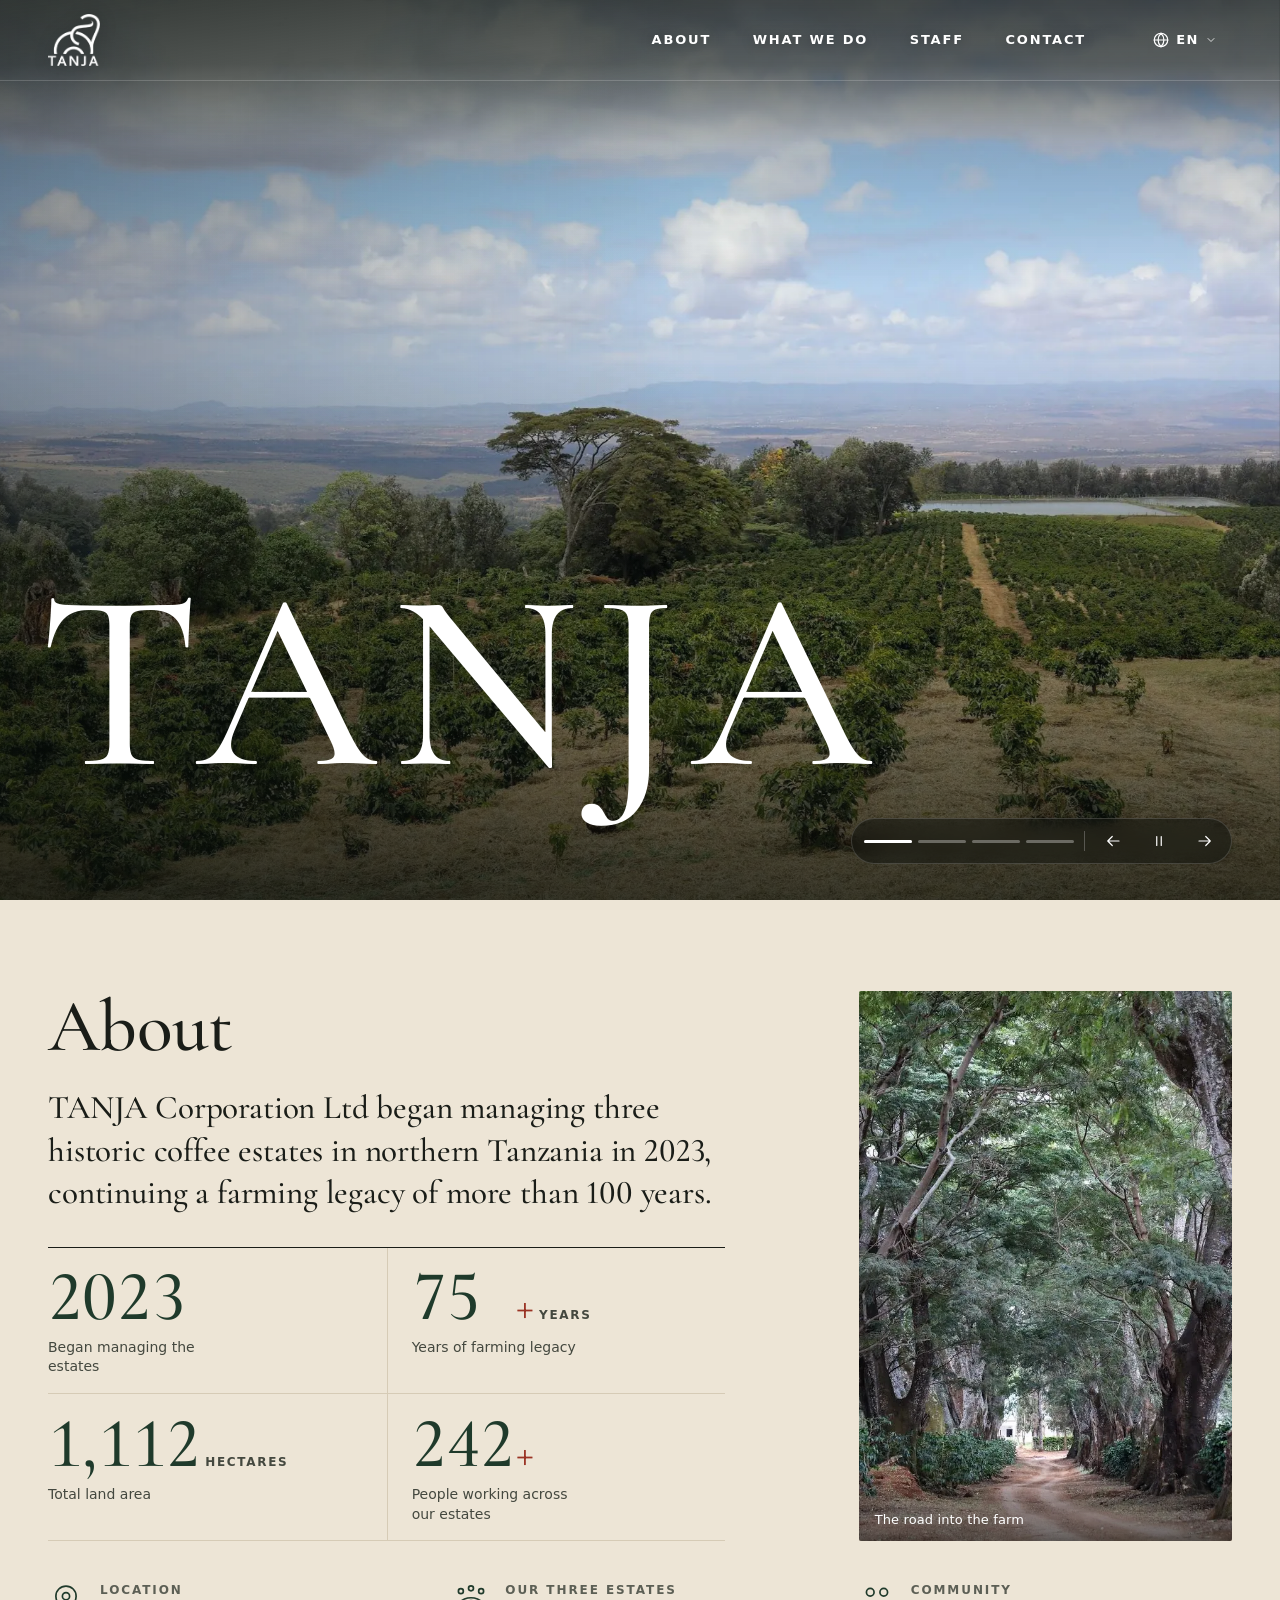
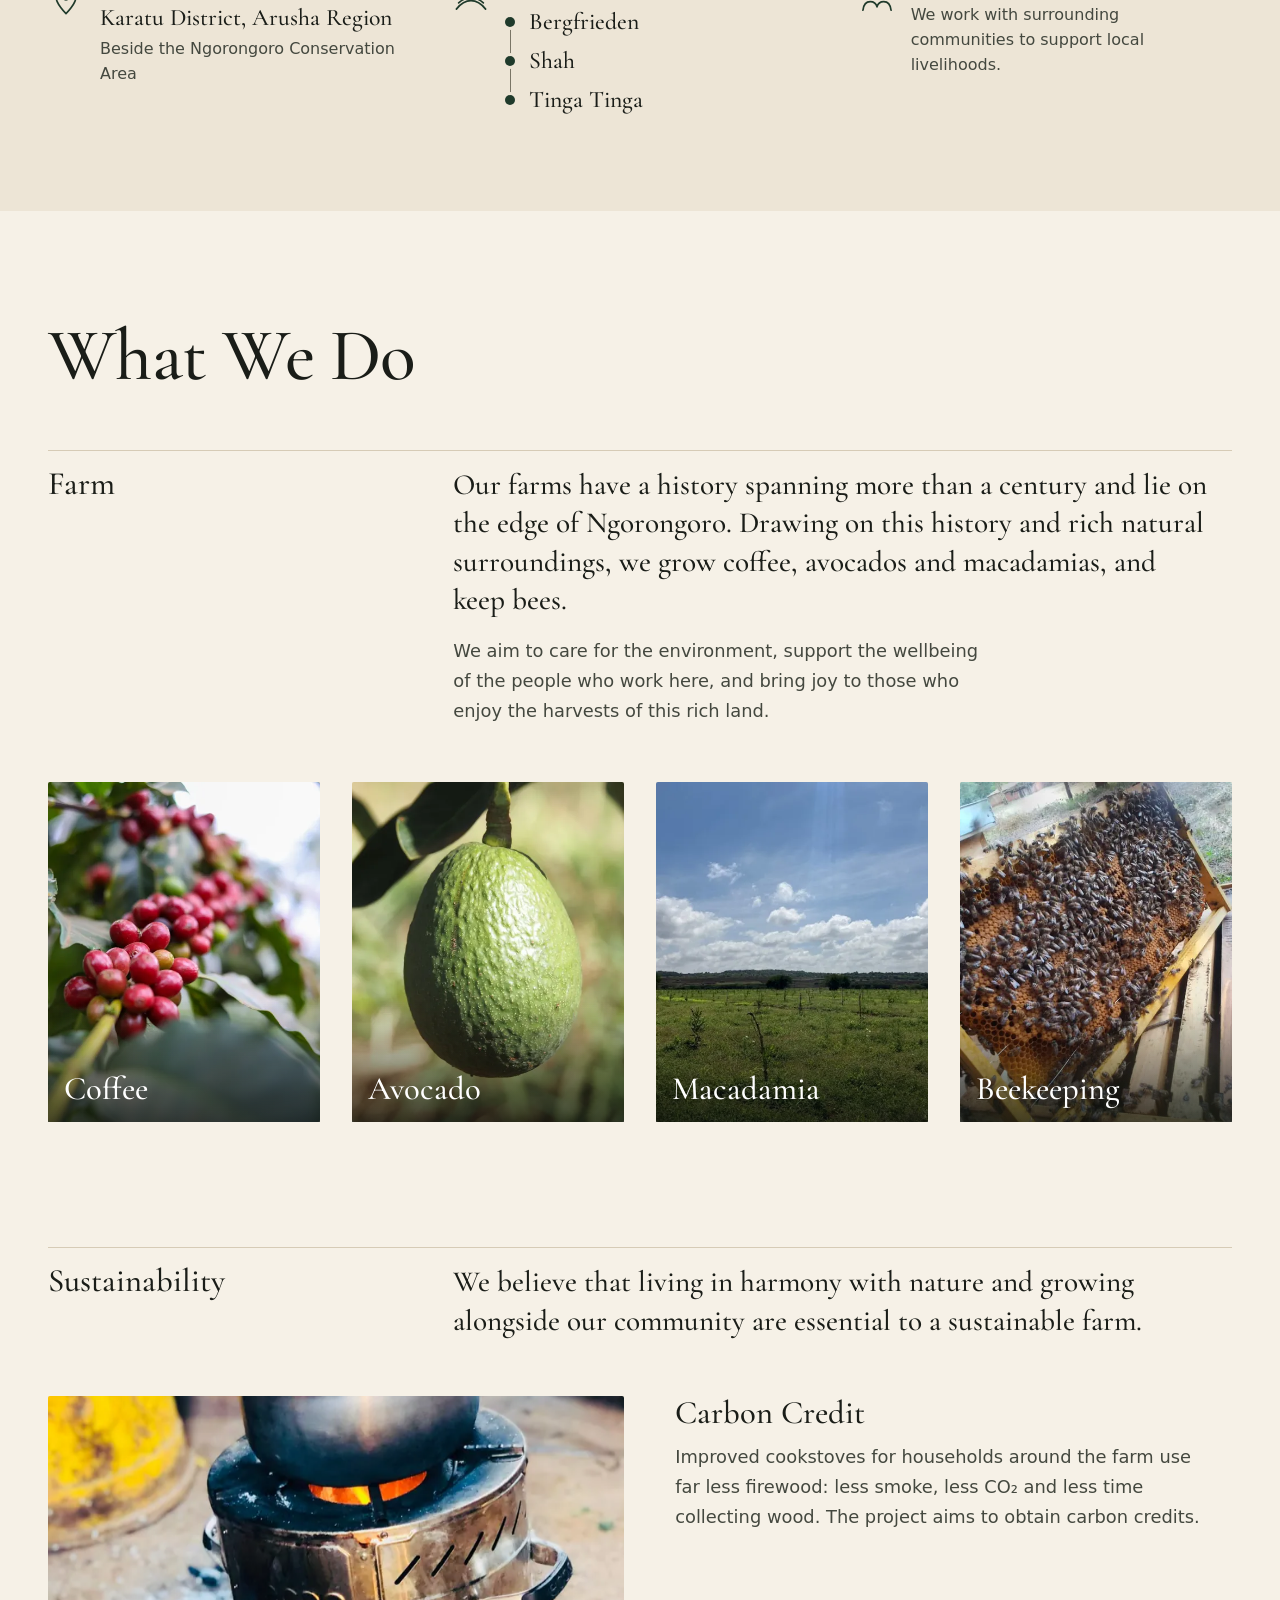
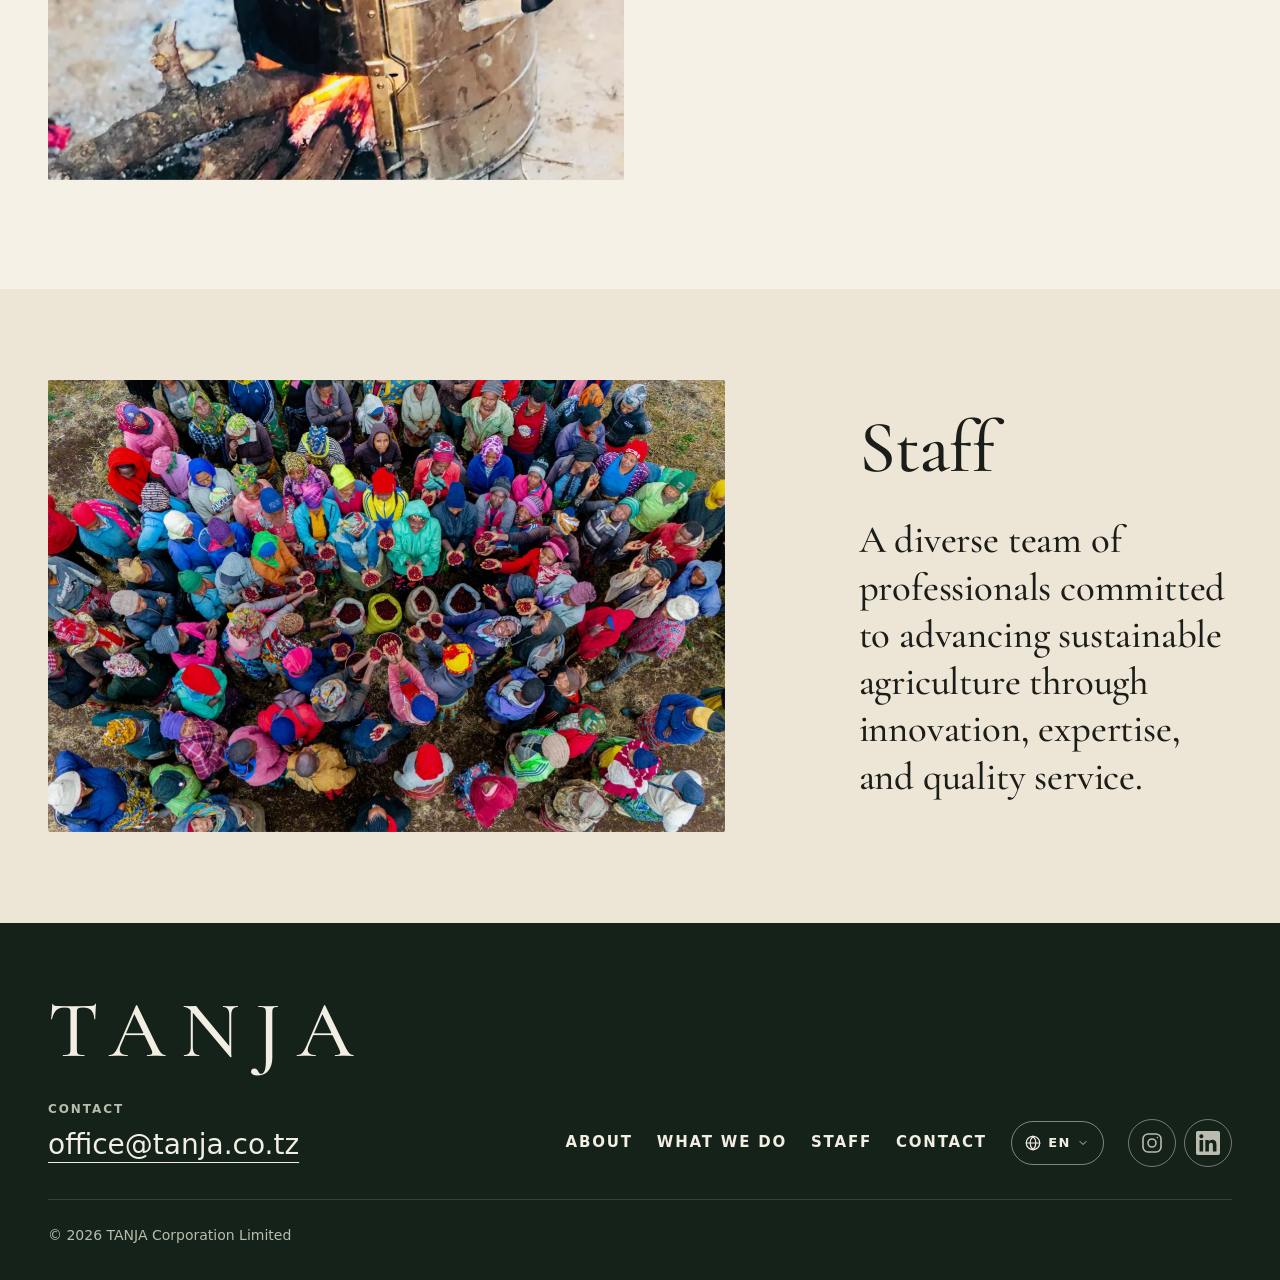
==== commit c8ee38c3: "About as an at-a-glance infographic (user's new text); remove the hero subtitle - About uses the app" ====
--- a/index.html
+++ b/index.html
@@ -79,6 +79,9 @@
     <symbol id="i-arrow-l" viewBox="0 0 24 24"><path d="M20 12H5M11 6l-6 6 6 6"/></symbol>
     <symbol id="i-pause" viewBox="0 0 24 24"><path d="M9 6v12M15 6v12"/></symbol>
     <symbol id="i-play" viewBox="0 0 24 24"><path d="M8 5.5v13l10.5-6.5z"/></symbol>
+    <symbol id="i-pin" viewBox="0 0 32 32"><path d="M16 29s-9-8.6-9-15.5a9 9 0 0 1 18 0C25 20.4 16 29 16 29z"/><circle cx="16" cy="13.5" r="3.2"/></symbol>
+    <symbol id="i-estates" viewBox="0 0 32 32"><path d="M3 25c4-5 8-7.5 13-7.5S25 20 29 25"/><path d="M5 19.5c3.2-3 6.8-4.6 11-4.6s7.8 1.6 11 4.6"/><circle cx="7" cy="9" r="2.2"/><circle cx="16" cy="6.5" r="2.2"/><circle cx="25" cy="9" r="2.2"/></symbol>
+    <symbol id="i-community" viewBox="0 0 32 32"><circle cx="10" cy="10" r="3.4"/><circle cx="22" cy="10" r="3.4"/><path d="M3.5 26c.6-5 3-7.6 6.5-7.6s5.2 1.7 6 4.6c.8-2.9 2.5-4.6 6-4.6s5.9 2.6 6.5 7.6"/></symbol>
     <symbol id="i-instagram" viewBox="0 0 24 24"><rect x="3" y="3" width="18" height="18" rx="5"/><circle cx="12" cy="12" r="4"/><path d="M17.4 6.6h.01"/></symbol>
     <symbol id="i-linkedin" viewBox="0 0 24 24"><path fill="currentColor" stroke="none" d="M20.45 20.45h-3.56v-5.57c0-1.33-.02-3.04-1.85-3.04-1.85 0-2.14 1.45-2.14 2.94v5.67H9.35V9h3.41v1.56h.05c.48-.9 1.64-1.85 3.37-1.85 3.6 0 4.27 2.37 4.27 5.45v6.29zM5.34 7.43a2.06 2.06 0 1 1 0-4.12 2.06 2.06 0 0 1 0 4.12zM3.56 9h3.56v11.45H3.56zM22.22 0H1.77C.79 0 0 .77 0 1.73v20.54C0 23.23.79 24 1.77 24h20.45c.98 0 1.78-.77 1.78-1.73V1.73C24 .77 23.2 0 22.22 0z"/></symbol>
   </svg>
@@ -186,11 +189,8 @@
       <div class="hero__inner container">
         <div class="hero__copy">
           <h1 class="hero__title" id="hero-title">TANJA</h1>
-          <!-- TENTATIVE (2026-10-16 meeting): a keyword that says what TANJA is, instead of a place name. The final line is decided after the
-               mission / vision / values discussion. Location moved to About. -->
-          <p class="hero__sub" data-placeholder="hero-line">
-            <span data-l="en" lang="en">Coffee farms on the edge of Ngorongoro</span><span data-l="sw" lang="sw" data-review="draft">Mashamba ya kahawa pembezoni mwa Ngorongoro</span><span data-l="ja" lang="ja" data-review="draft">ンゴロンゴロのほとりのコーヒー農園</span>
-          </p>
+          <!-- REMOVED 2026-10-23 (user instruction): the subtitle under the wordmark ("Coffee farms on the edge of Ngorongoro", tentative since the
+               2026-10-16 meeting). The <title> and the link-preview text still use that line. -->
         </div>
         <div class="hero__foot">
           <!-- 2026-10-23: one control bar. Progress segments first (tap one to jump), then previous / pause / next. On phones the arrows step aside
@@ -219,32 +219,27 @@
     </section>
 
     <!-- ===================================================================== 02 ABOUT (slot 02)
-         Who TANJA is, when it started, where the three estates lie and who invests in it. Sources for every sentence: docs/COPY_DECK.md.
-         No sub-label ("Our Company"): the heading "About" is enough (2026-10-16 meeting, "too many tabs"). -->
+         2026-10-23 (user instruction, with the approved English text pasted in chat): "make it readable at a glance with visual information;
+         cut the amount of text and the size of the section; do it with design, not a plain table".
+         Every fact below comes from that text, and only from it: 2023 / more than 100 years / Karatu District, Arusha Region, beside the
+         Ngorongoro Conservation Area / Bergfrieden, Shah and Tinga Tinga / 1,760 hectares / more than 500 people / surrounding communities.
+         Deliberately NOT shown: altitudes, the crop-area split (internal deck only), a map (no verified estate positions), the Japanese-investment
+         sentence and the Smart Village sentence (both dropped from the new text; kept in docs/COPY_DECK.md). SW / JP are draft translations.
+         The figures count up once when they scroll into view (script.js job 8); the HTML holds the final values, so without JS or with reduced
+         motion they simply show. -->
     <section class="section tl-scope" id="about" aria-labelledby="about-title">
       <p class="tl-mark" role="note"><span data-l="en" lang="en">Draft translation</span><span data-l="sw" lang="sw" data-review="draft">Tafsiri ya rasimu</span><span data-l="ja" lang="ja" data-review="draft">翻訳は下書き</span></p>
 
       <div class="wrap about">
         <div class="about__text" id="our-company" data-reveal>
           <h2 class="section__title" id="about-title"><span data-l="en" lang="en">About</span><span data-l="sw" lang="sw" data-review="draft">Kuhusu Sisi</span><span data-l="ja" lang="ja" data-review="draft">TANJAについて</span></h2>
-          <p class="lede">
-            <span data-l="en" lang="en">In 2023, TANJA took over three coffee estates in the highlands of northern Tanzania. Coffee has been grown on these slopes since the 1920s.</span><span data-l="sw" lang="sw" data-review="draft">Mwaka 2023, TANJA ilichukua mashamba matatu ya kahawa katika nyanda za juu za kaskazini mwa Tanzania. Kahawa imelimwa kwenye miteremko hii tangu miaka ya 1920.</span><span data-l="ja" lang="ja" data-review="draft">TANJAは2023年、タンザニア北部の高地にある3つのコーヒー農園を引き継ぎました。この斜面では1920年代からコーヒーが育てられてきました。</span>
-          </p>
-          <p class="about__body">
-            <span data-l="en" lang="en">More than 500 people work on the farm today. With agriculture at the core, TANJA runs the Smart Village Project together with the surrounding community, working towards a carbon-neutral farm and lasting wellbeing for the people who live around it.</span><span data-l="sw" lang="sw" data-review="draft">Leo, zaidi ya watu 500 wanafanya kazi shambani. Kilimo kikiwa ndicho kiini, TANJA inaendesha Mradi wa Smart Village pamoja na jamii inayozunguka, kwa lengo la kuwa na shamba lisilochangia ongezeko la kaboni na ustawi wa kudumu kwa watu wanaoishi jirani.</span><span data-l="ja" lang="ja" data-review="draft">いま農園で働く人は500人を超えます。農業を中核に据えたSmart Village Projectは、地域とともに進める取り組みです。カーボンニュートラルな農園と、周りに暮らす人々の持続的なウェルビーイングを目指しています。</span>
-          </p>
-          <!-- 2026-10-16 meeting: location belongs in About, not in the hero; the three estates get one plain sentence; the Japanese investment is a
-               distinguishing fact worth stating. VERIFY: "invested in by a Japanese company" is the speaker's wording; no source document states it.
-               Replace this whole paragraph when Calliste's About text arrives. -->
-          <p class="about__body">
-            <span data-l="en" lang="en">Our three estates, Bergfrieden, Shah and Tinga Tinga, lie on the southeast slope of Mt. Oldeani in Karatu District, Arusha Region, beside the Ngorongoro Conservation Area. TANJA is invested in by a Japanese company.</span><span data-l="sw" lang="sw" data-review="draft">Mashamba yetu matatu, Bergfrieden, Shah na Tinga Tinga, yako kwenye mteremko wa kusini-mashariki wa Mlima Oldeani katika Wilaya ya Karatu, Mkoa wa Arusha, kando ya Hifadhi ya Ngorongoro. TANJA imewekezwa na kampuni ya Kijapani.</span><span data-l="ja" lang="ja" data-review="draft">3つの農園（バーグフリーデン、シャー、ティンガティンガ）は、アルーシャ州カラトゥ県のオルデアニ山南東斜面、ンゴロンゴロ保全地域のとなりにあります。TANJAは日本企業の出資を受けています。</span>
-          </p>
+          <p class="lede"><span data-l="en" lang="en">TANJA Corporation Ltd began managing three historic coffee estates in northern Tanzania in 2023, continuing a farming legacy of more than 100 years.</span><span data-l="sw" lang="sw" data-review="draft">TANJA Corporation Ltd ilianza kusimamia mashamba matatu ya kihistoria ya kahawa kaskazini mwa Tanzania mwaka 2023, ikiendeleza urithi wa kilimo wa zaidi ya miaka 100.</span><span data-l="ja" lang="ja" data-review="draft">TANJA Corporation Ltdは2023年、タンザニア北部にある歴史ある3つのコーヒー農園の運営を始めました。100年を超える農業の歩みを受け継いでいます。</span></p>
         </div>
         <figure class="media about__photo" data-slot="02">
           <picture>
-            <source srcset="assets/images/02-company-700.webp 700w, assets/images/02-company.webp 1060w" sizes="(min-width: 64em) 50vw, 100vw" type="image/webp">
-            <img src="assets/images/02-company.jpg" srcset="assets/images/02-company-700.jpg 700w, assets/images/02-company.jpg 1060w" sizes="(min-width: 64em) 50vw, 100vw"
-                 width="1060" height="1325" loading="lazy" decoding="async" style="--focal: 50% 60%"
+            <source srcset="assets/images/02-company-700.webp 700w, assets/images/02-company.webp 1060w" sizes="(min-width: 64em) 40vw, 100vw" type="image/webp">
+            <img src="assets/images/02-company.jpg" srcset="assets/images/02-company-700.jpg 700w, assets/images/02-company.jpg 1060w" sizes="(min-width: 64em) 40vw, 100vw"
+                 width="1060" height="1325" loading="lazy" decoding="async" style="--focal: 50% 62%"
                  alt="A dirt road running through a tunnel of large old trees, with coffee bushes on both sides."
                  data-review-sw="draft" data-review-ja="draft" data-alt-sw="Barabara ya udongo ikipita katikati ya miti mikubwa ya zamani, na vichaka vya kahawa pande zote mbili."
                  data-alt-ja="大きな古木のトンネルを抜ける土の道。両側にコーヒーの木が並ぶ。">
@@ -252,14 +247,55 @@
           <figcaption><span data-l="en" lang="en">The road into the farm</span><span data-l="sw" lang="sw" data-review="draft">Barabara ya kuingia shambani</span><span data-l="ja" lang="ja" data-review="draft">農園へ続く道</span></figcaption>
         </figure>
 
-        <!-- REMOVED 2026-09-29 (user instruction): the row of key figures (2023 / ~1,760 ha / 1,370-1,840 m / 500+) and the company facts
-             list (company, location, name meaning, crops). The figures still appear in docs/COPY_DECK.md if they are wanted again.
+        <!-- KEY FIGURES: four numbers on one band. A hairline draws across when the band comes into view. -->
+        <dl class="facts" data-reveal>
+          <div class="facts__item">
+            <dt class="facts__label"><span data-l="en" lang="en">Began managing the estates</span><span data-l="sw" lang="sw" data-review="draft">Tulianza kusimamia mashamba</span><span data-l="ja" lang="ja" data-review="draft">運営開始</span></dt>
+            <dd class="facts__value"><span class="facts__num">2023</span></dd>
+          </div>
+          <div class="facts__item">
+            <dt class="facts__label"><span data-l="en" lang="en">Years of farming legacy</span><span data-l="sw" lang="sw" data-review="draft">Miaka ya urithi wa kilimo</span><span data-l="ja" lang="ja" data-review="draft">続いてきた農業の歴史</span></dt>
+            <dd class="facts__value"><span class="facts__num" data-count="100">100</span><span class="facts__unit">+</span><span class="facts__unit facts__unit--word"><span data-l="en" lang="en">years</span><span data-l="sw" lang="sw" data-review="draft">miaka</span><span data-l="ja" lang="ja" data-review="draft">年</span></span></dd>
+          </div>
+          <div class="facts__item">
+            <dt class="facts__label"><span data-l="en" lang="en">Total land area</span><span data-l="sw" lang="sw" data-review="draft">Jumla ya eneo la ardhi</span><span data-l="ja" lang="ja" data-review="draft">総面積</span></dt>
+            <dd class="facts__value"><span class="facts__num" data-count="1760">1,760</span><span class="facts__unit facts__unit--word"><span data-l="en" lang="en">hectares</span><span data-l="sw" lang="sw" data-review="draft">hekta</span><span data-l="ja" lang="ja" data-review="draft">ヘクタール</span></span></dd>
+          </div>
+          <div class="facts__item">
+            <dt class="facts__label"><span data-l="en" lang="en">People working across our estates</span><span data-l="sw" lang="sw" data-review="draft">Watu wanaofanya kazi katika mashamba yetu</span><span data-l="ja" lang="ja" data-review="draft">農園で働く人</span></dt>
+            <dd class="facts__value"><span class="facts__num" data-count="500">500</span><span class="facts__unit">+</span></dd>
+          </div>
+        </dl>
+
+        <!-- WHERE / ESTATES / COMMUNITY: three short notes with a drawn mark each, in place of the two paragraphs that were here. -->
+        <ul class="about-notes" role="list" data-reveal-group>
+          <li class="about-note">
+            <svg class="about-note__icon" aria-hidden="true"><use href="#i-pin"/></svg>
+            <h3 class="about-note__title"><span data-l="en" lang="en">Location</span><span data-l="sw" lang="sw" data-review="draft">Mahali</span><span data-l="ja" lang="ja" data-review="draft">所在地</span></h3>
+            <p class="about-note__place"><span data-l="en" lang="en"><span class="nowrap">Karatu District,</span> <span class="nowrap">Arusha Region</span></span><span data-l="sw" lang="sw" data-review="draft"><span class="nowrap">Wilaya ya Karatu,</span> <span class="nowrap">Mkoa wa Arusha</span></span><span data-l="ja" lang="ja" data-review="draft">アルーシャ州カラトゥ県</span></p>
+            <p class="about-note__text"><span data-l="en" lang="en">Beside the Ngorongoro Conservation Area</span><span data-l="sw" lang="sw" data-review="draft">Kando ya Hifadhi ya Ngorongoro</span><span data-l="ja" lang="ja" data-review="draft">ンゴロンゴロ保全地域のとなり</span></p>
+          </li>
+          <li class="about-note">
+            <svg class="about-note__icon" aria-hidden="true"><use href="#i-estates"/></svg>
+            <h3 class="about-note__title"><span data-l="en" lang="en">Our three estates</span><span data-l="sw" lang="sw" data-review="draft">Mashamba yetu matatu</span><span data-l="ja" lang="ja" data-review="draft">3つの農園</span></h3>
+            <!-- Three markers on one line: a reading aid, not a map (the order is the order of the approved text, not geography). -->
+            <ol class="estates" role="list">
+              <li>Bergfrieden</li>
+              <li>Shah</li>
+              <li>Tinga Tinga</li>
+            </ol>
+          </li>
+          <li class="about-note">
+            <svg class="about-note__icon" aria-hidden="true"><use href="#i-community"/></svg>
+            <h3 class="about-note__title"><span data-l="en" lang="en">Community</span><span data-l="sw" lang="sw" data-review="draft">Jamii</span><span data-l="ja" lang="ja" data-review="draft">地域とともに</span></h3>
+            <p class="about-note__text"><span data-l="en" lang="en">We work with surrounding communities to support local livelihoods.</span><span data-l="sw" lang="sw" data-review="draft">Tunashirikiana na jamii zinazotuzunguka kusaidia riziki za wenyeji.</span><span data-l="ja" lang="ja" data-review="draft">周辺の地域と協力し、人々の暮らしと生計を支えています。</span></p>
+          </li>
+        </ul>
+
+        <!-- REMOVED 2026-10-23 (user's new About text): the two paragraphs about 500+ people / the Smart Village Project and the estates' location /
+             Japanese investment. Their wording is kept in docs/COPY_DECK.md. The key figures came back on 2026-10-23 at the user's request
+             (removed 2026-09-29), now without the altitude figure, which is not in the approved text.
              PLACEHOLDER kept in mind: the meaning of the name "TANJA" is in no source; do not guess. -->
-
-        <!-- REMOVED 2026-10-16 (meeting: "the three-estate cards are too heavy; a simple explanation in About is enough"): the Three estates cards
-             (Bergfrieden / Shah / Tinga Tinga with altitudes and descriptions). The estate names and the location now sit in one sentence in the text
-             above. The full cards (OSTI "Our Farms - Tanzania" page, public; spelling "Bergfrieden" follows OSTI; VERIFY) are kept in docs/COPY_DECK.md
-             for the next-layer page. -->
       </div>
     </section>
 
--- a/styles.css
+++ b/styles.css
@@ -472,13 +472,7 @@
 .hero__title { font-size: min(calc(var(--fs-display) * 1.5), 26vw, 40vh); }
 @supports (height: 1svh) { .hero__title { font-size: min(calc(var(--fs-display) * 1.5), 26vw, 40svh); } }
 .hero__copy { transform: translateY(clamp(0.75rem, 0.5rem + 1vw, 1.5rem)); }
-.hero__sub {
-  margin-top: var(--sp-4); display: flex; align-items: center; gap: var(--sp-3);
-  font-size: var(--fs-label); font-weight: 600; letter-spacing: 0.22em; text-transform: uppercase;
-}
-.hero__sub::before { content: ""; flex: none; width: 2.5rem; height: 1px; background: currentColor; opacity: 0.8; }
-.hero__sub > span { min-width: 0; }
-html[data-lang="ja"] .hero__sub { letter-spacing: 0.12em; font-size: 0.875rem; }
+/* The subtitle under the wordmark was removed on 2026-10-23 (user instruction). */
 
 /* Controls (bottom right, on the content edge). No captions and no page numbers (2026-10-16 meeting). Controls exist only once script.js
    has run and motion is allowed; without them the row is hidden too.
@@ -531,7 +525,6 @@
   .hero__controls { width: 100%; padding-left: 0.875rem; }
   .hero__controls [data-hero-prev], .hero__controls [data-hero-next] { display: none; }
   .hero__dots { flex: 1 1 auto; grid-auto-columns: minmax(0, 1fr); gap: 0.375rem; }
-  .hero__sub { letter-spacing: 0.16em; }
 }
 
 @media (max-width: 59.99em) and (max-height: 34rem) { .js .site-nav a { min-height: 3.25rem; font-size: 1.5rem; } }
@@ -605,12 +598,79 @@
 .mvv__wrap > * { grid-column: col 1 / content-end; }
 
 /* ---------- 6. About ------------------------------------------------------- */
-.about { row-gap: var(--sp-7); }
+/* 2026-10-23: "readable at a glance". One sentence, one photograph, a band of four figures and three short notes (where / estates / community)
+   replace the two paragraphs. Figures in the serif, forest green, with the cherry accent on "+"; labels in the quiet sans. */
+.about { row-gap: var(--sp-6); }
+#about.section { --section-y: clamp(3.5rem, 2.5rem + 4vw, 7rem); }
 .about__text { display: grid; align-content: start; }
-.about__text .lede { margin-top: var(--sp-6); max-width: 22em; }
-html[data-lang="ja"] .about__text .lede { max-width: 30em; }
-.about__body { margin-top: var(--sp-5); color: var(--c-on-surface-2); max-width: var(--measure); }
-.about__photo { grid-column: col 1 / content-end; }   /* 2026-10-23: no more bleed to the window edge; every section keeps the header's edges */
+.about__text .lede { margin-top: var(--sp-5); max-width: 24em; font-size: clamp(1.3rem, 0.95rem + 1.4vw, 2.125rem); line-height: 1.28; }
+html[data-lang="ja"] .about__text .lede { max-width: 30em; font-size: clamp(1.0625rem, 0.9rem + 0.8vw, 1.5rem); }
+.about__photo { grid-column: col 1 / content-end; --ar: 21 / 9; }   /* on the content columns, like every other photograph */
+/* Phones: the section is the sentence and the figures; the photograph (lazy, so never fetched while hidden) appears from 768px. The hero
+   already shows the farm, and the page stays lighter on mobile data. */
+@media (max-width: 47.99em) { .about__photo { display: none; } }
+
+/* Key figures: 2 x 2 on phones, one row of four from 768px. */
+.facts { position: relative; display: grid; grid-template-columns: repeat(2, minmax(0, 1fr)); margin: 0; border-bottom: 1px solid var(--c-outline-2); }
+.facts::before { content: ""; position: absolute; left: 0; right: 0; top: 0; height: 1px; background: var(--c-on-surface); transform-origin: left; }
+.facts__item { display: flex; flex-direction: column-reverse; justify-content: flex-end; gap: var(--sp-2); min-width: 0; padding: var(--sp-5) var(--sp-4) var(--sp-5) 0; }
+.facts__item:nth-child(n + 3) { border-top: 1px solid var(--c-outline-2); }
+.facts__item:nth-child(even) { padding-left: var(--sp-4); border-left: 1px solid var(--c-outline-2); }
+.facts__label { color: var(--c-on-surface-2); font-size: 0.875rem; line-height: 1.4; max-width: 13em; }
+html[data-lang="ja"] .facts__label { font-size: 0.8125rem; }
+.facts__value { display: flex; align-items: baseline; flex-wrap: wrap; gap: 0 0.3rem; margin: 0; color: var(--c-primary); }
+.facts__num {
+  font-family: var(--font-serif); font-size: clamp(2.5rem, 1.7rem + 3.4vw, 4.75rem); font-weight: 500; line-height: 0.95;
+  font-variant-numeric: lining-nums tabular-nums; letter-spacing: -0.01em;
+}
+.facts__unit:not(.facts__unit--word) { margin-left: -0.2rem; }
+.facts__unit { font-family: var(--font-serif); font-size: clamp(1.75rem, 1.2rem + 2vw, 3rem); line-height: 1; color: var(--c-accent); }
+.facts__unit--word { font-family: var(--font-sans); font-size: var(--fs-label); font-weight: 600; letter-spacing: 0.14em; text-transform: uppercase; color: var(--c-on-surface-2); }
+html[data-lang="ja"] .facts__unit--word { letter-spacing: 0.04em; font-size: 0.8125rem; }
+
+/* Notes: a drawn mark, a small label, a line or two. Phones: mark on the left, text on the right, so the three stay short. */
+.about-notes { display: grid; gap: var(--sp-5); margin: 0; }
+.about-note {
+  display: grid; grid-template-columns: 2.25rem minmax(0, 1fr); column-gap: var(--sp-4); row-gap: var(--sp-1); align-content: start;
+}
+.about-note > :not(.about-note__icon) { grid-column: 2; }
+.about-note__icon {
+  grid-row: 1 / span 3; width: 2.25rem; height: 2.25rem; fill: none; stroke: var(--c-primary); stroke-width: 1.5; stroke-linecap: round; stroke-linejoin: round;
+}
+.about-note__title { color: var(--c-on-surface-3); font-size: var(--fs-label); font-weight: 600; letter-spacing: 0.16em; text-transform: uppercase; line-height: 1.5; }
+html[data-lang="ja"] .about-note__title { letter-spacing: 0.06em; font-size: 0.8125rem; }
+.about-note__place { font-family: var(--font-serif); font-size: clamp(1.1875rem, 1rem + 0.6vw, 1.5rem); line-height: 1.25; font-weight: 500; text-wrap: balance; }
+html[data-lang="ja"] .about-note__place { font-family: var(--font-ja-serif); font-size: 1.125rem; }
+.nowrap { white-space: nowrap; }
+.about-note__text { color: var(--c-on-surface-2); font-size: var(--fs-body); line-height: 1.55; max-width: 22rem; }
+
+/* The three estates: three markers joined by a line, top to bottom (a reading aid, not a map). */
+.estates { position: relative; z-index: 0; display: grid; gap: var(--sp-2); margin: var(--sp-1) 0 0; padding: 0; list-style: none; }
+.estates li { position: relative; padding-left: 1.5rem; font-family: var(--font-serif); font-size: clamp(1.1875rem, 1rem + 0.6vw, 1.5rem); font-weight: 500; line-height: 1.3; }
+.estates li::before {
+  content: ""; position: absolute; left: 0; top: 0.42em; width: 0.625rem; height: 0.625rem; border-radius: 50%;
+  background: var(--c-primary); box-shadow: 0 0 0 3px var(--c-surface-2);
+}
+.estates li:not(:last-child)::after {
+  content: ""; position: absolute; z-index: -1; left: 0.28rem; width: 1px; top: 0.6em; bottom: calc(-0.6em - var(--sp-2));
+  background: var(--c-outline); transform-origin: top;
+}
+
+/* Motion (allowed only, and only once script.js runs): the band's hairline draws across, the estate line draws from marker to marker.
+   The numbers count up in script.js job 8. */
+@media (prefers-reduced-motion: no-preference) {
+  .js-ready .facts::before { transform: scaleX(0); transition: transform 1200ms var(--ease-out) 150ms; }
+  .js-ready .facts.is-in::before { transform: scaleX(1); }
+  .js-ready .estates li::before { transform: scale(0); transition: transform 500ms var(--ease-out); }
+  .js-ready .estates li:not(:last-child)::after { transform: scaleY(0); transition: transform 600ms var(--ease-out); }
+  .js-ready .about-notes.is-in .estates li::before { transform: scale(1); }
+  .js-ready .about-notes.is-in .estates li:not(:last-child)::after { transform: scaleY(1); }
+  .js-ready .about-notes.is-in .estates li:nth-child(1)::before { transition-delay: 350ms; }
+  .js-ready .about-notes.is-in .estates li:nth-child(1)::after { transition-delay: 450ms; }
+  .js-ready .about-notes.is-in .estates li:nth-child(2)::before { transition-delay: 800ms; }
+  .js-ready .about-notes.is-in .estates li:nth-child(2)::after { transition-delay: 900ms; }
+  .js-ready .about-notes.is-in .estates li:nth-child(3)::before { transition-delay: 1250ms; }
+}
 
 /* ---------- What We Do ----------------------------------------------------- */
 /* Only the heading is left in this head (the lede sentence was removed on 2026-10-16), so the gap below it is tighter. */
@@ -789,7 +849,11 @@
 @media (min-width: 48em) {            /* 768px: the 12-column grid switches on */
   .wrap { --cg: var(--col-gap); }
   .about__text { grid-column: col 1 / span 10; }
-  .about__photo { --ar: 3 / 2; }
+  .facts__item { padding: var(--sp-4) var(--sp-5) var(--sp-4) 0; }
+  .facts__item:nth-child(even) { padding-left: var(--sp-5); }
+  /* Three notes on the page's own twelve columns (4 + 4 + 4), so the third starts where the photograph above starts. */
+  .about-notes { grid-template-columns: repeat(12, minmax(0, 1fr)); column-gap: var(--col-gap); }
+  .about-note { grid-column: span 4; padding-right: var(--sp-4); }
 
   .wwd__head > .wwd__title { grid-column: col 1 / span 8; }
   .project-grid { grid-template-columns: repeat(2, minmax(0, 1fr)); }
@@ -807,10 +871,13 @@
 }
 
 @media (min-width: 64em) {            /* 1024px: the asymmetric desktop composition */
-  /* 2026-10-23: text 5 columns + photo 6 columns, both inside the content edges; the photo height comes from its ratio, not a fixed minimum. */
-  .about { row-gap: 0; align-items: start; }
-  .about__text { grid-column: col 1 / span 5; grid-row: 1; padding-top: var(--sp-2); }
-  .about__photo { grid-column: col 7 / content-end; grid-row: 1; --ar: 1 / 1; }
+  /* 2026-10-23: sentence on columns 1-6, photograph on 8-12 (both inside the content edges), then the figures and the notes across all twelve. */
+  /* Left: the sentence and the four figures (2 x 2). Right: the photograph at their full height. Below: the three notes in one row. */
+  .about { row-gap: var(--sp-6); }
+  .about__text { grid-column: col 1 / span 7; grid-row: 1; }
+  .facts { grid-column: col 1 / span 7; grid-row: 2; align-self: end; }
+  .about__photo { grid-column: col 9 / content-end; grid-row: 1 / span 2; aspect-ratio: auto; min-height: 22rem; }
+  .about-notes { grid-row: 3; margin-top: var(--sp-2); }
 
   /* Farm / Sustainability: group name on columns 1-3, text on 5-12, tiles and cards across all twelve. */
   /* One hairline across all twelve columns, over the name and the text. */
@@ -838,9 +905,6 @@
   .detail-group__head { grid-template-columns: minmax(0, 7fr) minmax(0, 4fr); column-gap: clamp(2rem, 1rem + 4vw, 6rem); align-items: start; }
 }
 
-@media (min-width: 75em) {            /* 1200px */
-  .about__photo { --ar: 6 / 5; }
-}
 
 /* Header on narrow phones: keep the bar inside 320–360px. */
 @media (max-width: 59.99em) {
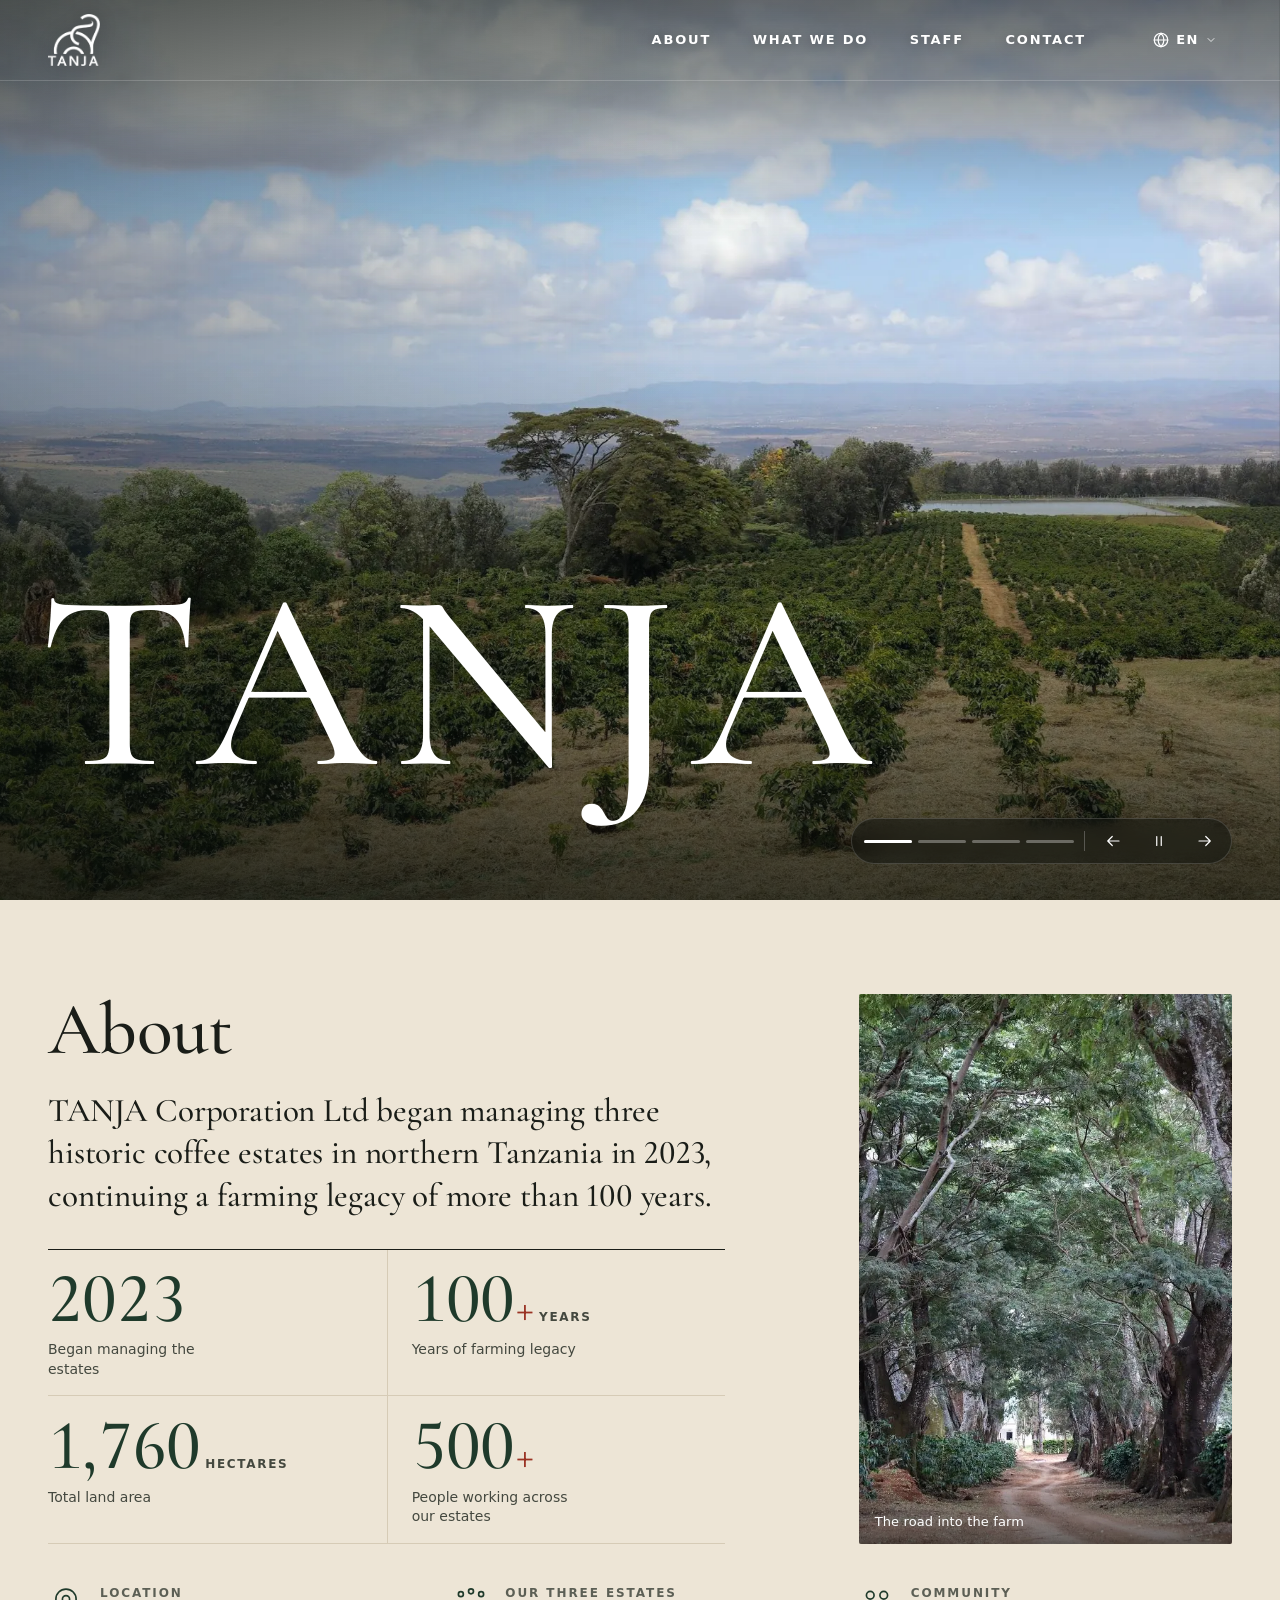
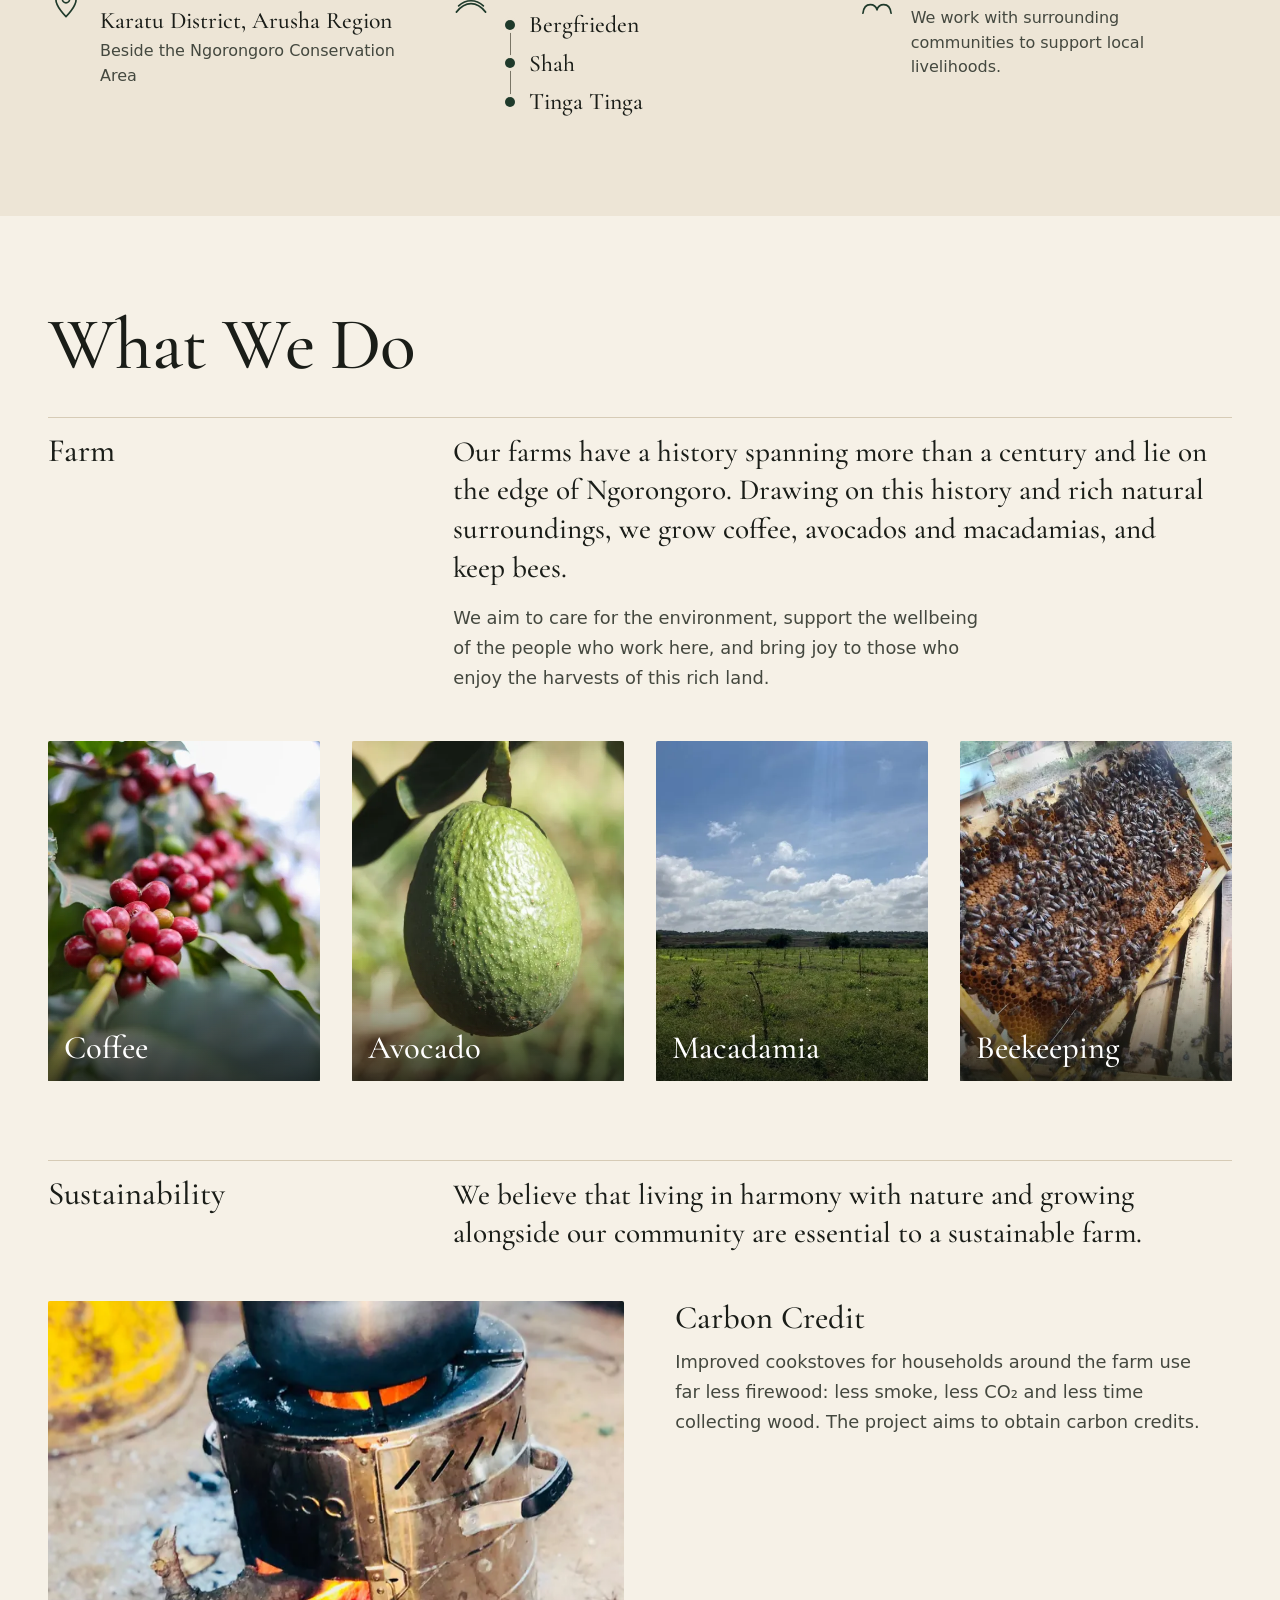
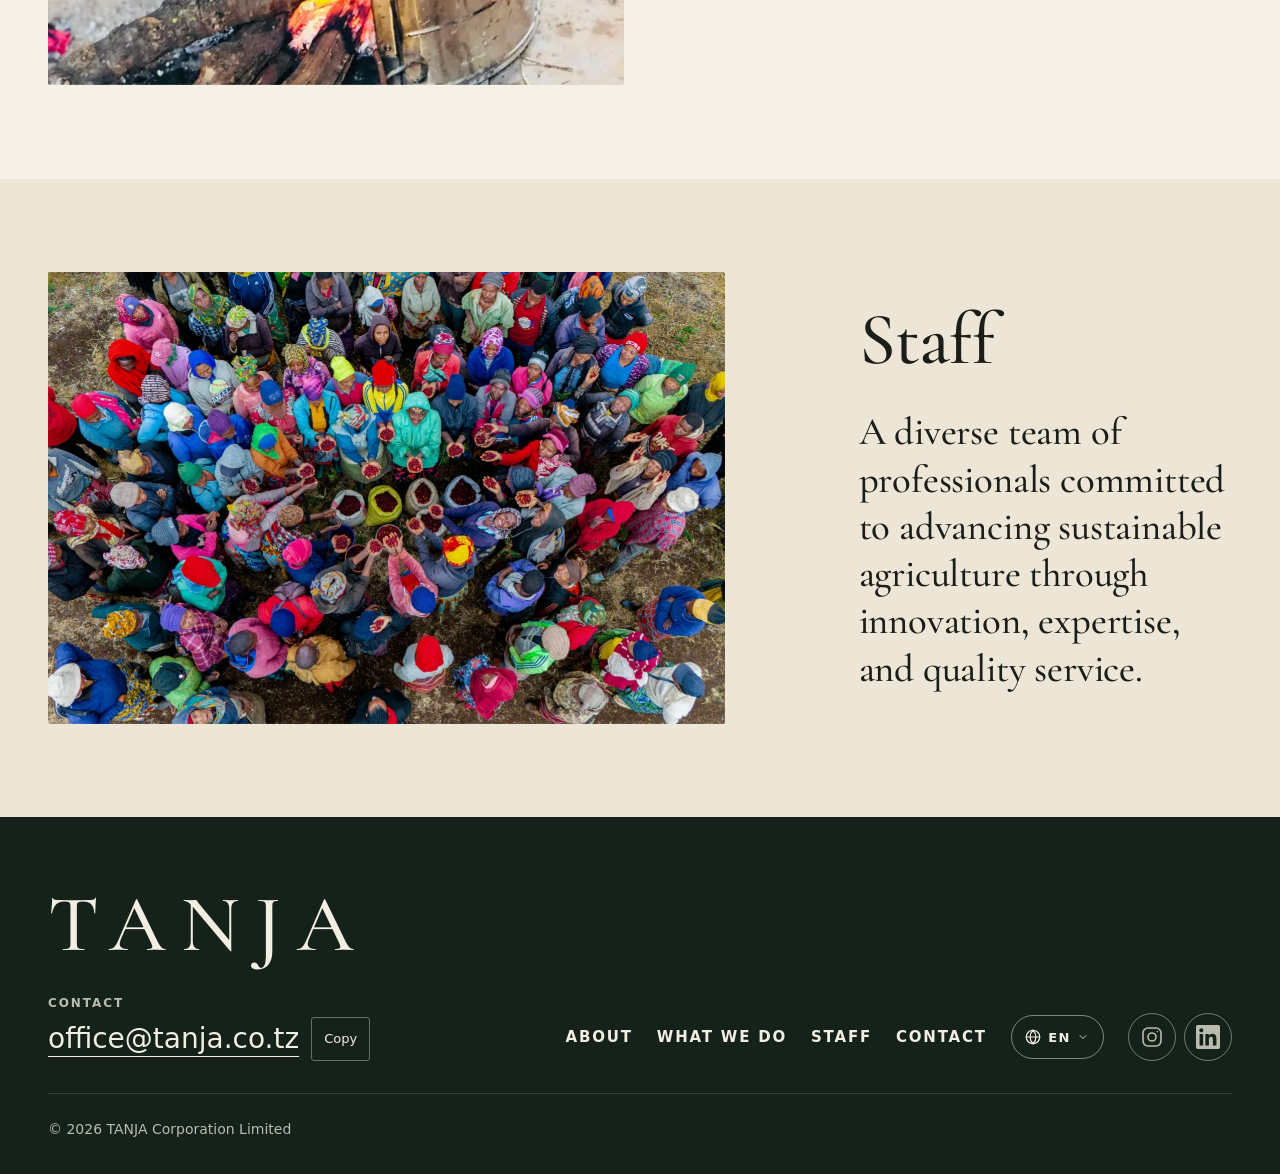
==== commit b4ab55ac: "Refine hero scrim, facts motion and section spacing" ====
--- a/index.html
+++ b/index.html
@@ -21,7 +21,7 @@
   <meta name="twitter:card" content="summary_large_image">
   <link rel="icon" href="assets/favicon.svg" type="image/svg+xml">
   <link rel="preload" href="assets/fonts/cormorant-garamond-latin.woff2" as="font" type="font/woff2" crossorigin>
-  <link rel="stylesheet" href="styles.css?v=20261023">
+  <link rel="stylesheet" href="styles.css?v=20261024">
   <!-- Language boot: runs before first paint so a returning Swahili visitor never sees an English flash.
        English is the default. The choice is remembered in localStorage (wrapped in try/catch; storage can be blocked).
        JAPANESE IS OFF (2026-10-16 meeting: English and Swahili only for the public launch). To bring it back: add 'ja' to the test below,
@@ -37,7 +37,7 @@
     })();
   </script>
   <!-- If script.js cannot load (flaky connection), drop the .js class so the page falls back to the plain, fully readable layout. -->
-  <script src="script.js?v=20261023" defer onerror="document.documentElement.classList.remove('js')"></script>
+  <script src="script.js?v=20261024" defer onerror="document.documentElement.classList.remove('js')"></script>
 </head>
 
 <!--
@@ -248,7 +248,7 @@
         </figure>
 
         <!-- KEY FIGURES: four numbers on one band. A hairline draws across when the band comes into view. -->
-        <dl class="facts" data-reveal>
+        <dl class="facts" data-reveal-group>
           <div class="facts__item">
             <dt class="facts__label"><span data-l="en" lang="en">Began managing the estates</span><span data-l="sw" lang="sw" data-review="draft">Tulianza kusimamia mashamba</span><span data-l="ja" lang="ja" data-review="draft">運営開始</span></dt>
             <dd class="facts__value"><span class="facts__num">2023</span></dd>
--- a/styles.css
+++ b/styles.css
@@ -81,7 +81,7 @@
   --sp-7: 3rem;
   --sp-8: 4.5rem;
   --sp-9: 7rem;
-  --section-y: clamp(3.5rem, 2rem + 6vw, 10.5rem);
+  --section-y: clamp(3.5rem, 2.25rem + 4.5vw, 8rem);
   --gutter: clamp(1.25rem, 0.5rem + 3.2vw, 3rem);
   --col-gap: clamp(1rem, 0.4rem + 2vw, 2rem);
   --container: 84rem;
@@ -457,7 +457,7 @@
 .hero::after {                       /* scrim: header (top) and wordmark (bottom-left) stay legible on any photo */
   content: ""; position: absolute; inset: 0; z-index: -1; pointer-events: none;
   background:
-    linear-gradient(to bottom, rgba(var(--c-hero-scrim), 0.72) 0, rgba(var(--c-hero-scrim), 0.62) calc(var(--header-h) * 0.8), rgba(var(--c-hero-scrim), 0.2) calc(var(--header-h) * 1.8), rgba(var(--c-hero-scrim), 0) 32%),
+    linear-gradient(to bottom, rgba(var(--c-hero-scrim), 0.55) 0, rgba(var(--c-hero-scrim), 0.4) var(--header-h), rgba(var(--c-hero-scrim), 0.2) calc(var(--header-h) * 1.7), rgba(var(--c-hero-scrim), 0.07) calc(var(--header-h) * 2.4), rgba(var(--c-hero-scrim), 0) calc(var(--header-h) * 3)),
     linear-gradient(to top, rgba(var(--c-hero-scrim), 0.78) 0, rgba(var(--c-hero-scrim), 0.32) 34%, rgba(var(--c-hero-scrim), 0) 60%),
     linear-gradient(to right, rgba(var(--c-hero-scrim), 0.35) 0, rgba(var(--c-hero-scrim), 0) 55%);
 }
@@ -601,7 +601,6 @@
 /* 2026-10-23: "readable at a glance". One sentence, one photograph, a band of four figures and three short notes (where / estates / community)
    replace the two paragraphs. Figures in the serif, forest green, with the cherry accent on "+"; labels in the quiet sans. */
 .about { row-gap: var(--sp-6); }
-#about.section { --section-y: clamp(3.5rem, 2.5rem + 4vw, 7rem); }
 .about__text { display: grid; align-content: start; }
 .about__text .lede { margin-top: var(--sp-5); max-width: 24em; font-size: clamp(1.3rem, 0.95rem + 1.4vw, 2.125rem); line-height: 1.28; }
 html[data-lang="ja"] .about__text .lede { max-width: 30em; font-size: clamp(1.0625rem, 0.9rem + 0.8vw, 1.5rem); }
@@ -638,6 +637,12 @@
   grid-row: 1 / span 3; width: 2.25rem; height: 2.25rem; fill: none; stroke: var(--c-primary); stroke-width: 1.5; stroke-linecap: round; stroke-linejoin: round;
 }
 .about-note__title { color: var(--c-on-surface-3); font-size: var(--fs-label); font-weight: 600; letter-spacing: 0.16em; text-transform: uppercase; line-height: 1.5; }
+@media (prefers-reduced-motion: no-preference) {
+  .js-ready .about-note__icon { stroke-dasharray: 120; stroke-dashoffset: 120; transition: stroke-dashoffset 1.2s var(--ease-out) 300ms; }
+  .js-ready .about-notes.is-in .about-note__icon { stroke-dashoffset: 0; }
+  .js-ready .about-notes.is-in > :nth-child(2) .about-note__icon { transition-delay: 390ms; }
+  .js-ready .about-notes.is-in > :nth-child(3) .about-note__icon { transition-delay: 480ms; }
+}
 html[data-lang="ja"] .about-note__title { letter-spacing: 0.06em; font-size: 0.8125rem; }
 .about-note__place { font-family: var(--font-serif); font-size: clamp(1.1875rem, 1rem + 0.6vw, 1.5rem); line-height: 1.25; font-weight: 500; text-wrap: balance; }
 html[data-lang="ja"] .about-note__place { font-family: var(--font-ja-serif); font-size: 1.125rem; }
@@ -674,10 +679,10 @@
 
 /* ---------- What We Do ----------------------------------------------------- */
 /* Only the heading is left in this head (the lede sentence was removed on 2026-10-16), so the gap below it is tighter. */
-.wwd__head { row-gap: var(--sp-5); margin-bottom: clamp(2rem, 1.2rem + 3vw, 4rem); align-items: end; }
+.wwd__head { row-gap: var(--sp-5); margin-bottom: clamp(1.5rem, 1rem + 1.5vw, 2.5rem); align-items: end; }
 
 .group { row-gap: var(--sp-6); }
-.group + .group { margin-top: clamp(5rem, 3rem + 6vw, 10rem); }
+.group + .group { margin-top: clamp(3.5rem, 2.5rem + 3vw, 6rem); }
 .group__title { display: flex; align-items: center; gap: var(--sp-4); color: var(--c-on-surface-2); }
 .group__title::after { content: ""; flex: 1; height: 1px; background: var(--c-outline-2); }
 
@@ -762,7 +767,6 @@
 /* ---------- Career --------------------------------------------------------- */
 .career { row-gap: var(--sp-5); align-items: center; }
 .career__media { grid-column: col 1 / content-end; --ar: 3 / 2; }   /* 2026-10-23: on the content columns, like every other photograph */
-#staff.section { --section-y: clamp(3.5rem, 2.5rem + 4vw, 7rem); }
 .career__text .lede { margin-top: var(--sp-6); }
 .status {
   margin-top: var(--sp-6); display: flex; align-items: center; gap: var(--sp-3); max-width: var(--measure);
@@ -827,6 +831,14 @@
 .site-footer__label { margin-top: var(--sp-6); color: var(--c-on-inverse-2); font-size: var(--fs-label); font-weight: 600; letter-spacing: 0.16em; text-transform: uppercase; }
 html[data-lang="ja"] .site-footer__label { letter-spacing: 0.06em; font-size: 0.8125rem; }
 .site-footer__mail { margin-top: var(--sp-1); font-size: clamp(1.25rem, 1rem + 1vw, 1.75rem); font-weight: 500; line-height: 1.3; }
+.site-footer__mail { display: flex; flex-wrap: wrap; align-items: center; gap: 0 var(--sp-3); }
+.mail-copy { min-height: var(--touch); padding: var(--sp-2) var(--sp-3); border: 1px solid rgba(255,255,255,.35); border-radius: 3px; color: inherit; background: transparent; font: inherit; font-size: .8125rem; cursor: pointer; }
+/* Small press feedback, including touch; static photo tiles keep their existing treatment. */
+:is(button:not(:disabled), .more, .crop__title a, .project__title a):active { opacity: .8; }
+:is(.site-nav a, .site-footer__nav a, .site-footer__mail a):active { background-color: rgba(128,128,128,.15); }
+@media (prefers-reduced-motion: no-preference) {
+  :is(.mail-copy, .lang__toggle, .hero__arrow, .hero__pause, .more):active { transform: scale(.98); }
+}
 .site-footer__mail a { display: inline-flex; align-items: center; min-height: var(--touch); color: var(--c-on-inverse); text-decoration: underline; text-underline-offset: 0.3em; text-decoration-thickness: 1px; overflow-wrap: anywhere; }
 @media (hover: hover) { .site-footer__mail a:hover { text-decoration-thickness: 2px; } }
 .site-footer__nav ul { display: flex; flex-wrap: wrap; gap: 0 var(--sp-5); }
@@ -885,7 +897,7 @@
   .group--split::before { content: ""; grid-column: col 1 / content-end; grid-row: 1; align-self: start; border-top: 1px solid var(--c-outline-2); }
   .group--split > .group__title { grid-column: col 1 / span 3; grid-row: 1; border-top: 0; }
   .group--split > .group__text { grid-column: col 5 / content-end; grid-row: 1; padding-top: var(--sp-4); }
-  .group--split > .farm-grid, .group--split > .project-grid { margin-top: var(--sp-6); }
+  .group--split > .farm-grid, .group--split > .project-grid { margin-top: var(--sp-5); }
 
   .wwd__head > .wwd__title { grid-column: col 1 / span 7; grid-row: 1 / span 2; align-self: end; }
 
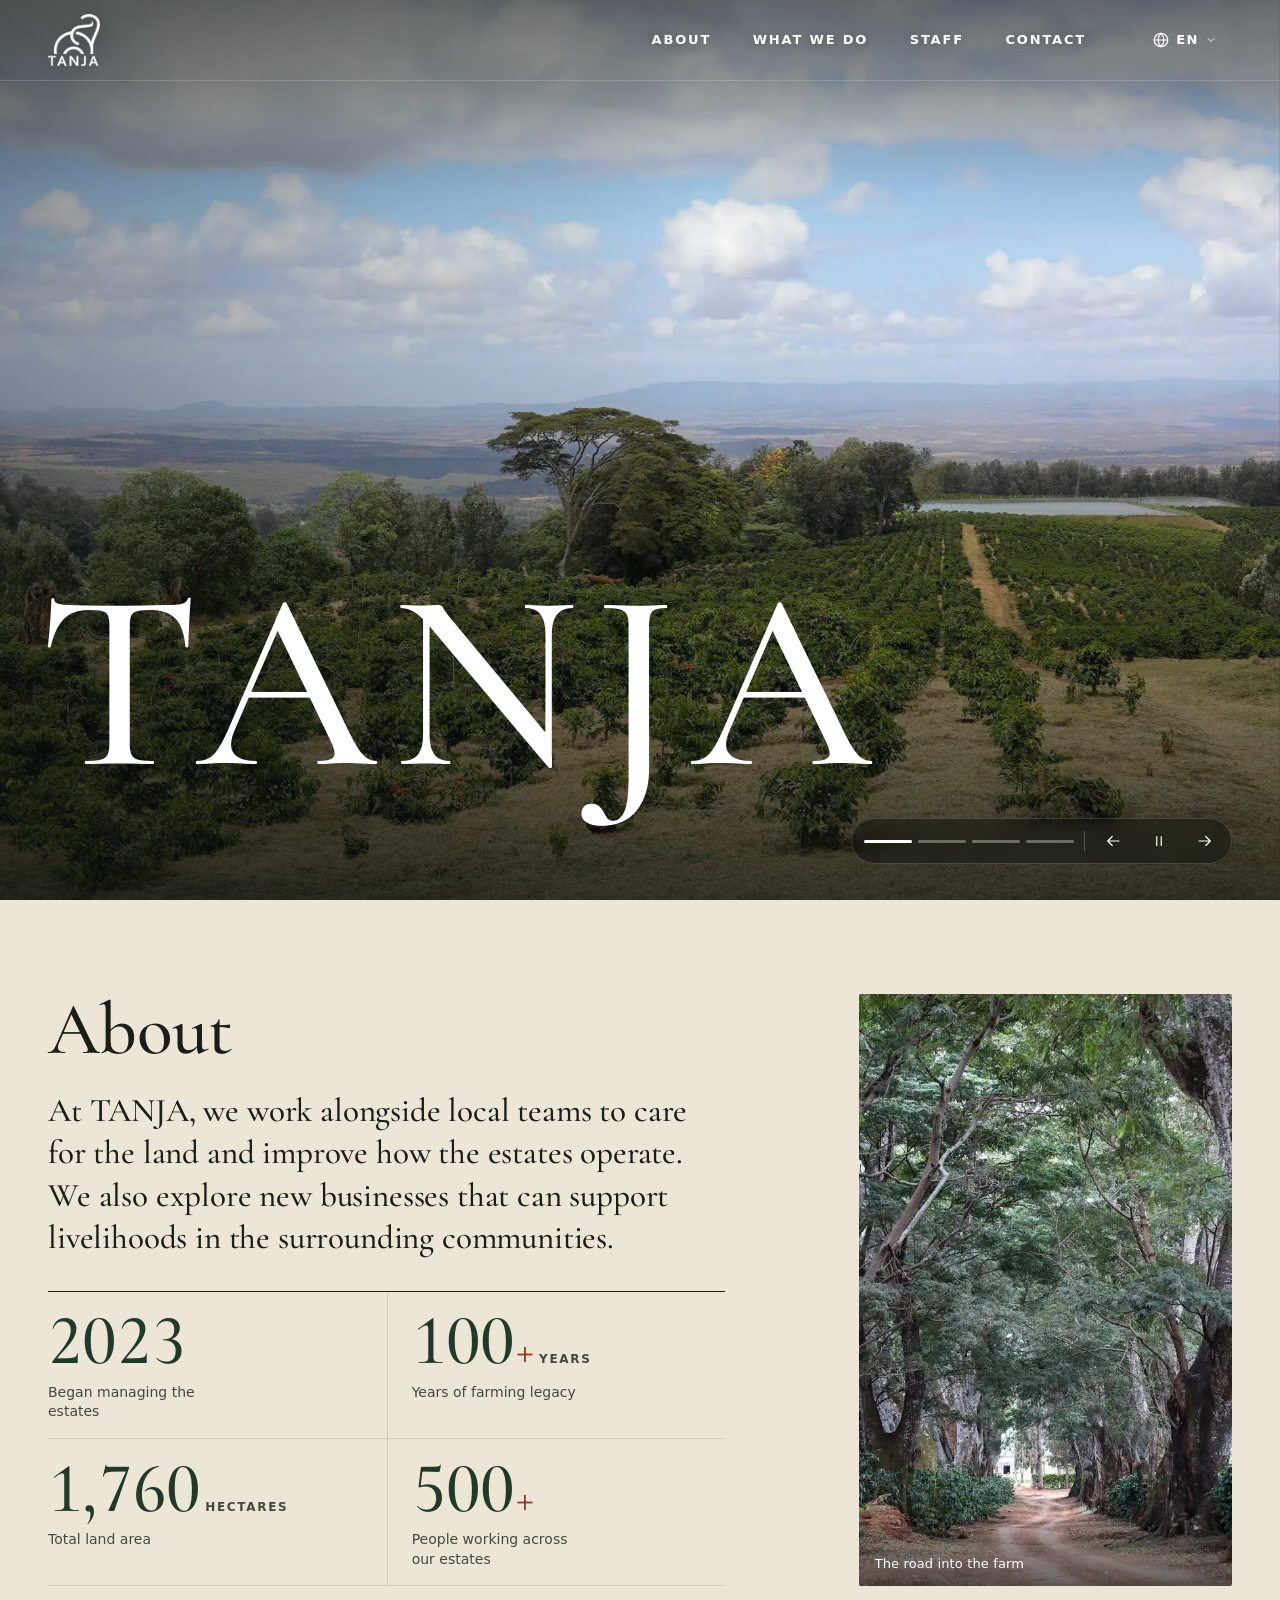
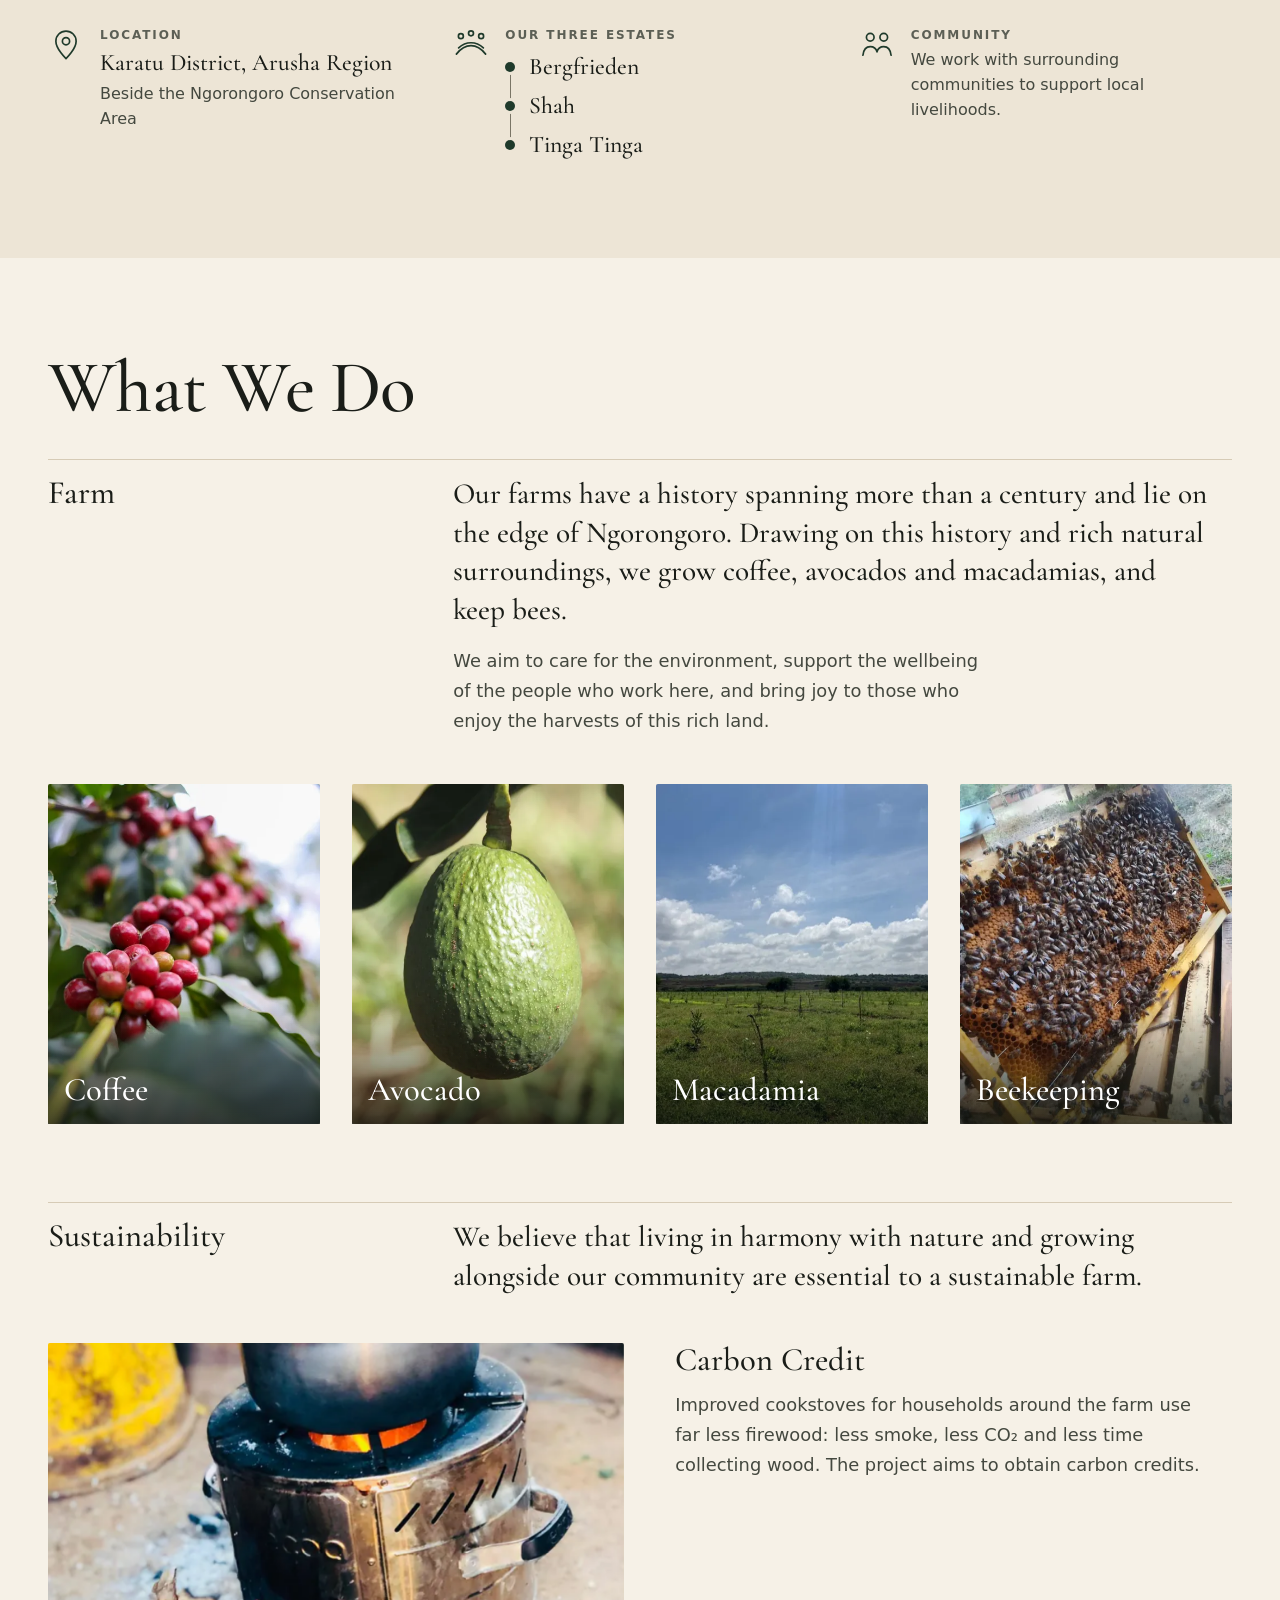
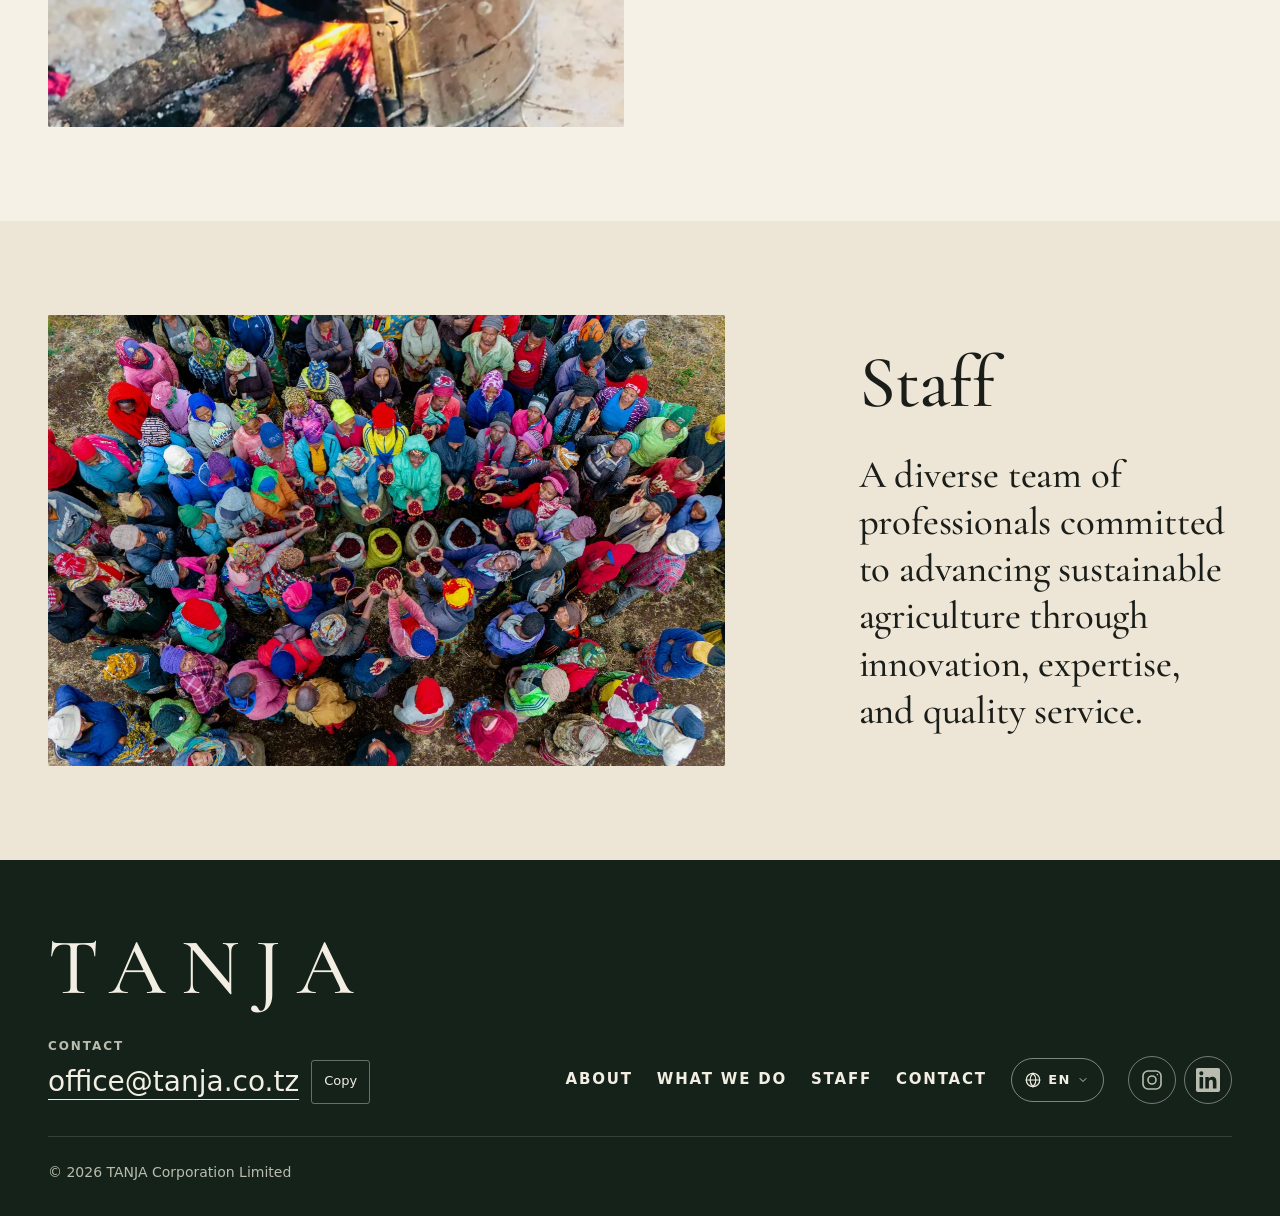
==== commit 29df97d9: "Reframe About copy around TANJA's operating approach" ====
--- a/index.html
+++ b/index.html
@@ -233,7 +233,7 @@
       <div class="wrap about">
         <div class="about__text" id="our-company" data-reveal>
           <h2 class="section__title" id="about-title"><span data-l="en" lang="en">About</span><span data-l="sw" lang="sw" data-review="draft">Kuhusu Sisi</span><span data-l="ja" lang="ja" data-review="draft">TANJAについて</span></h2>
-          <p class="lede"><span data-l="en" lang="en">TANJA Corporation Ltd began managing three historic coffee estates in northern Tanzania in 2023, continuing a farming legacy of more than 100 years.</span><span data-l="sw" lang="sw" data-review="draft">TANJA Corporation Ltd ilianza kusimamia mashamba matatu ya kihistoria ya kahawa kaskazini mwa Tanzania mwaka 2023, ikiendeleza urithi wa kilimo wa zaidi ya miaka 100.</span><span data-l="ja" lang="ja" data-review="draft">TANJA Corporation Ltdは2023年、タンザニア北部にある歴史ある3つのコーヒー農園の運営を始めました。100年を超える農業の歩みを受け継いでいます。</span></p>
+          <p class="lede"><span data-l="en" lang="en">At TANJA, we work alongside local teams to care for the land and improve how the estates operate. We also explore new businesses that can support livelihoods in the surrounding communities.</span><span data-l="sw" lang="sw" data-review="draft">TANJA tunafanya kazi pamoja na timu za eneo hili kutunza ardhi na kuboresha uendeshaji wa mashamba. Pia tunachunguza biashara mpya zinazoweza kusaidia maisha ya jamii zinazotuzunguka.</span><span data-l="ja" lang="ja" data-review="draft">TANJAでは、現地のチームと協力して土地を守り、農園の運営を改善しています。また、周辺地域の人々の暮らしを支える新たな事業の可能性も探っています。</span></p>
         </div>
         <figure class="media about__photo" data-slot="02">
           <picture>
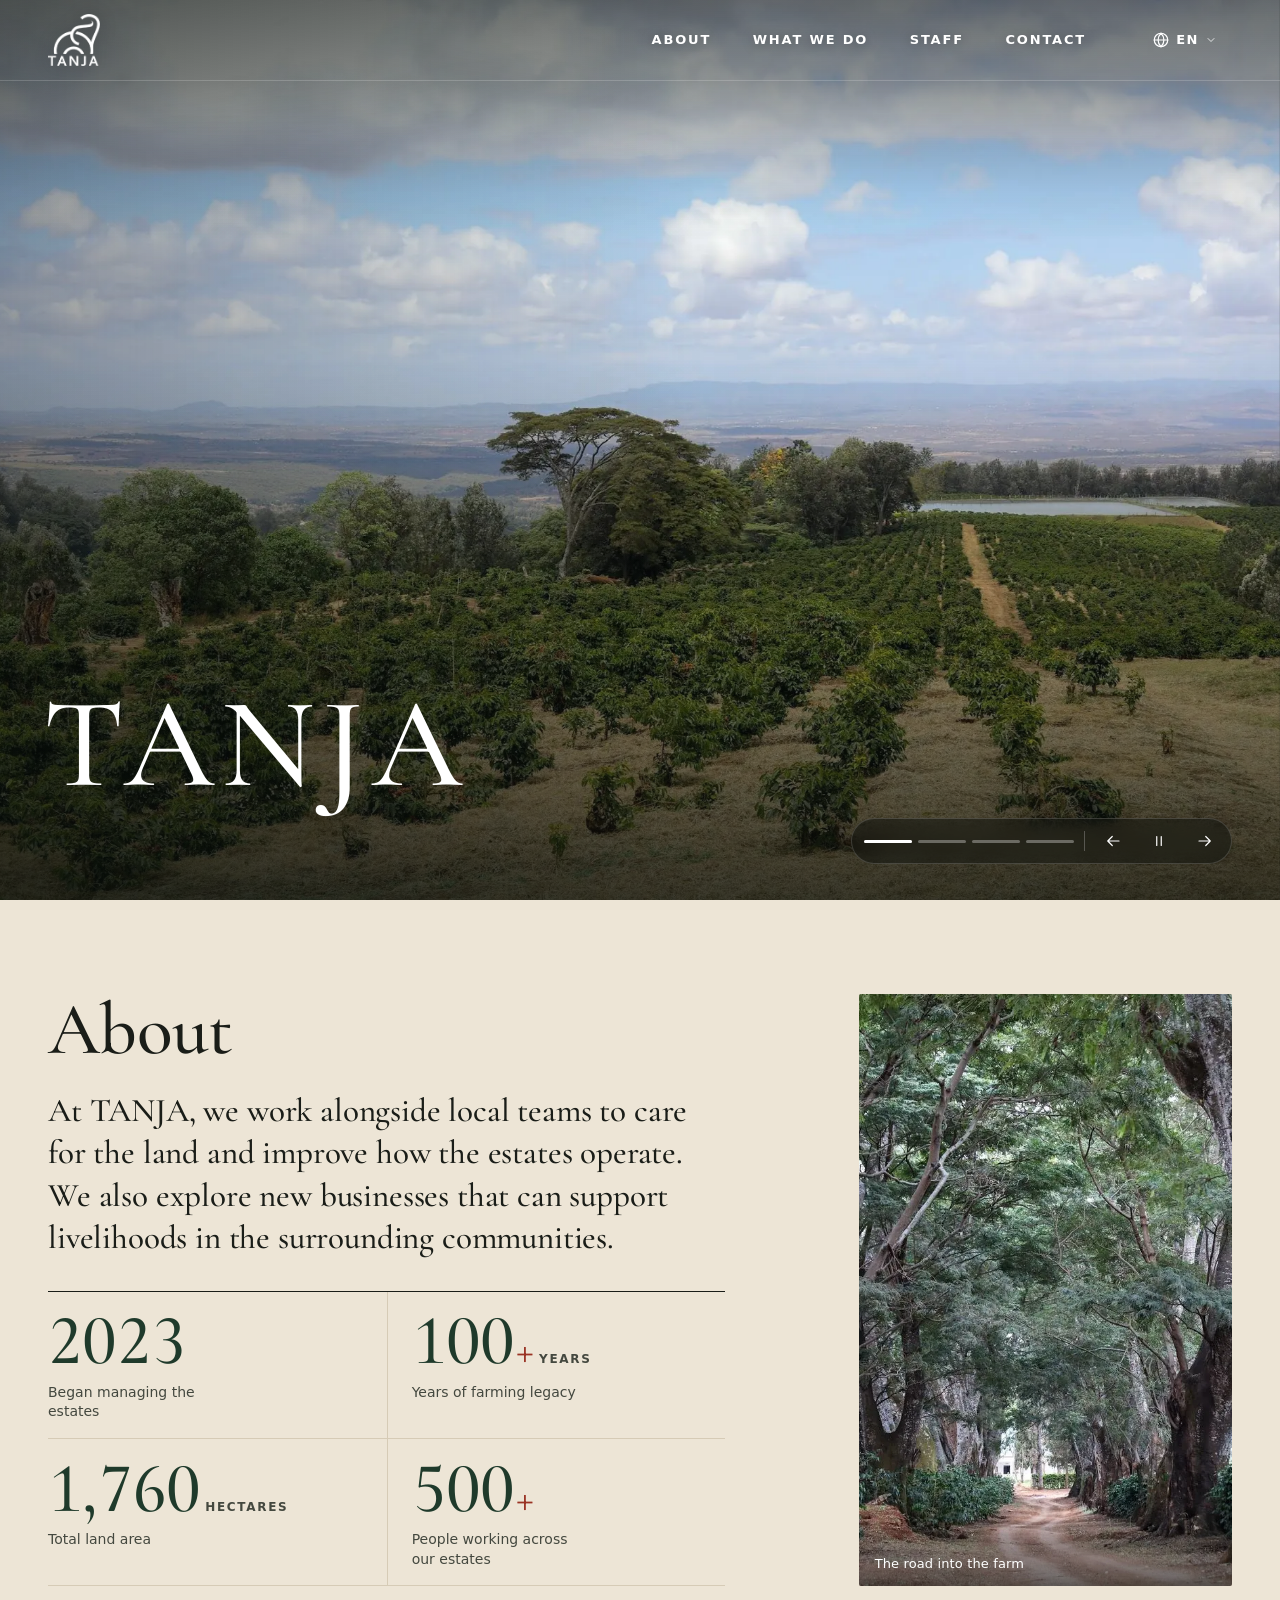
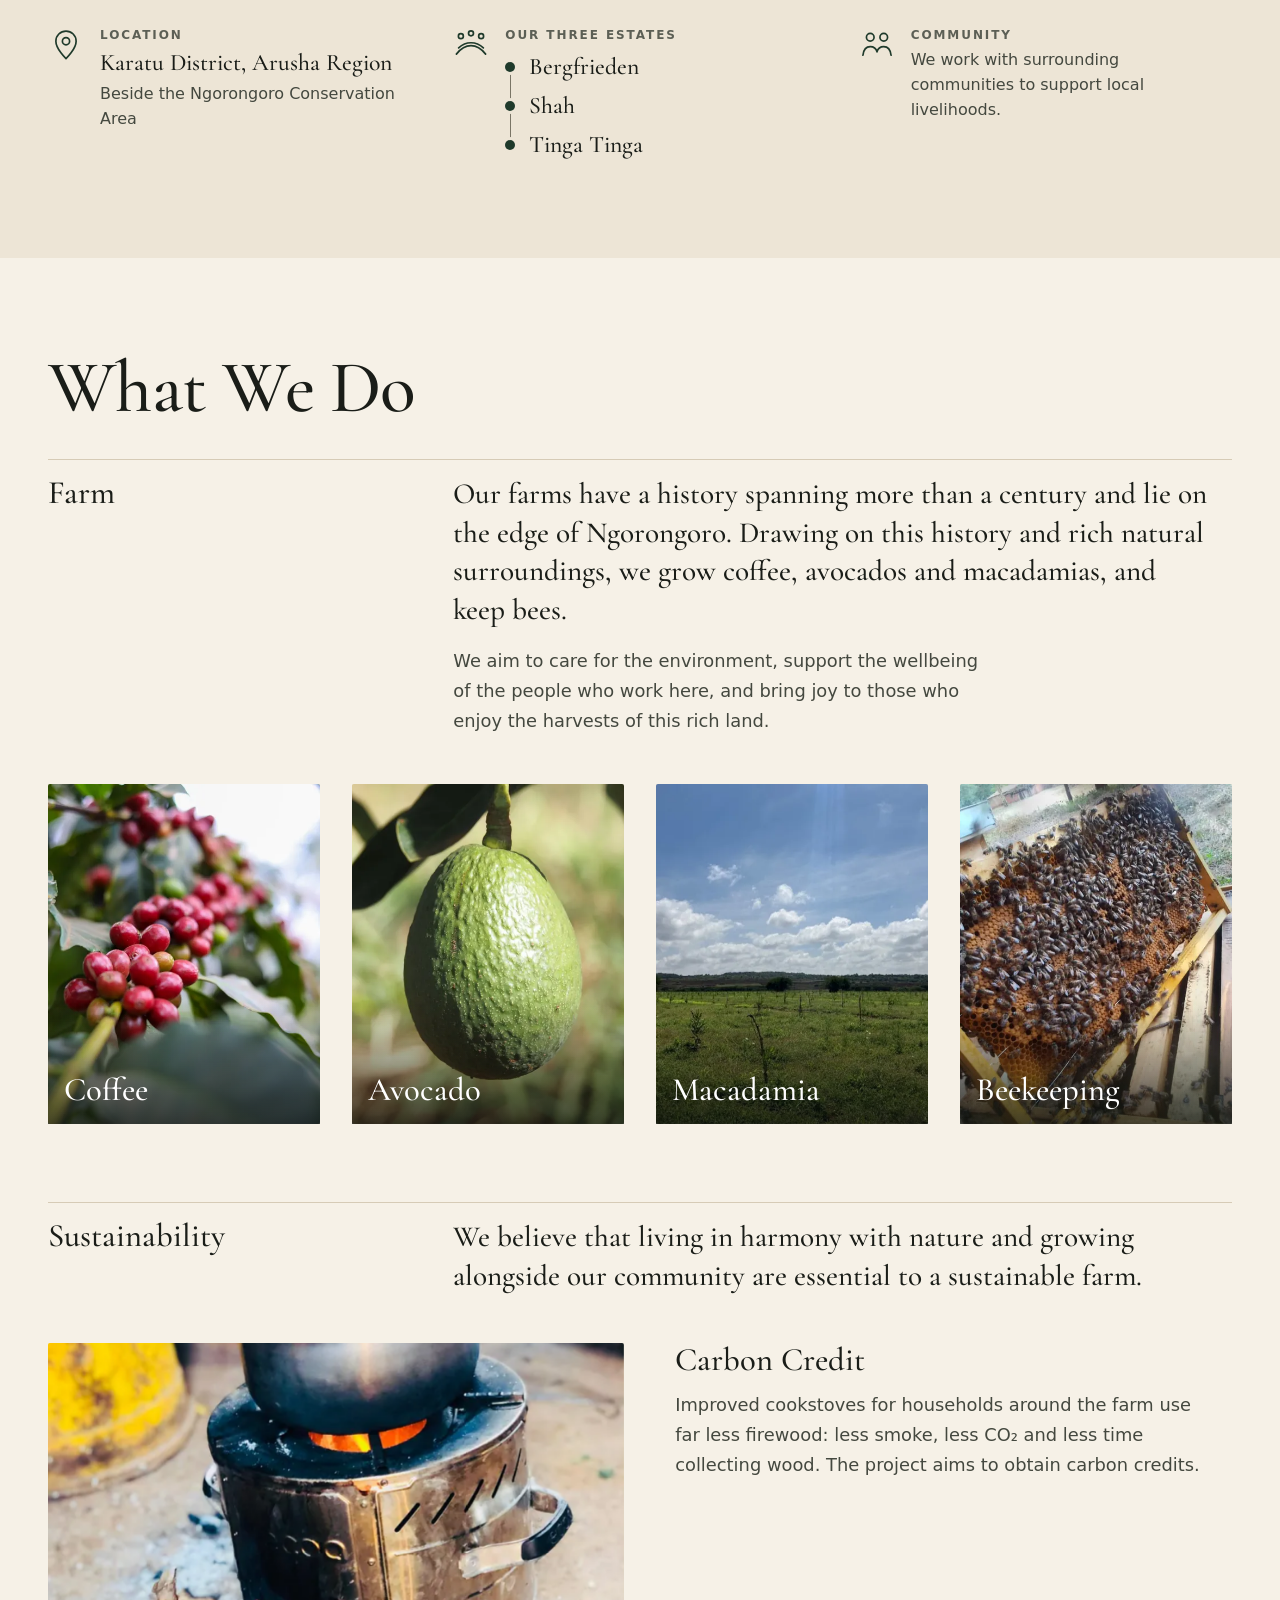
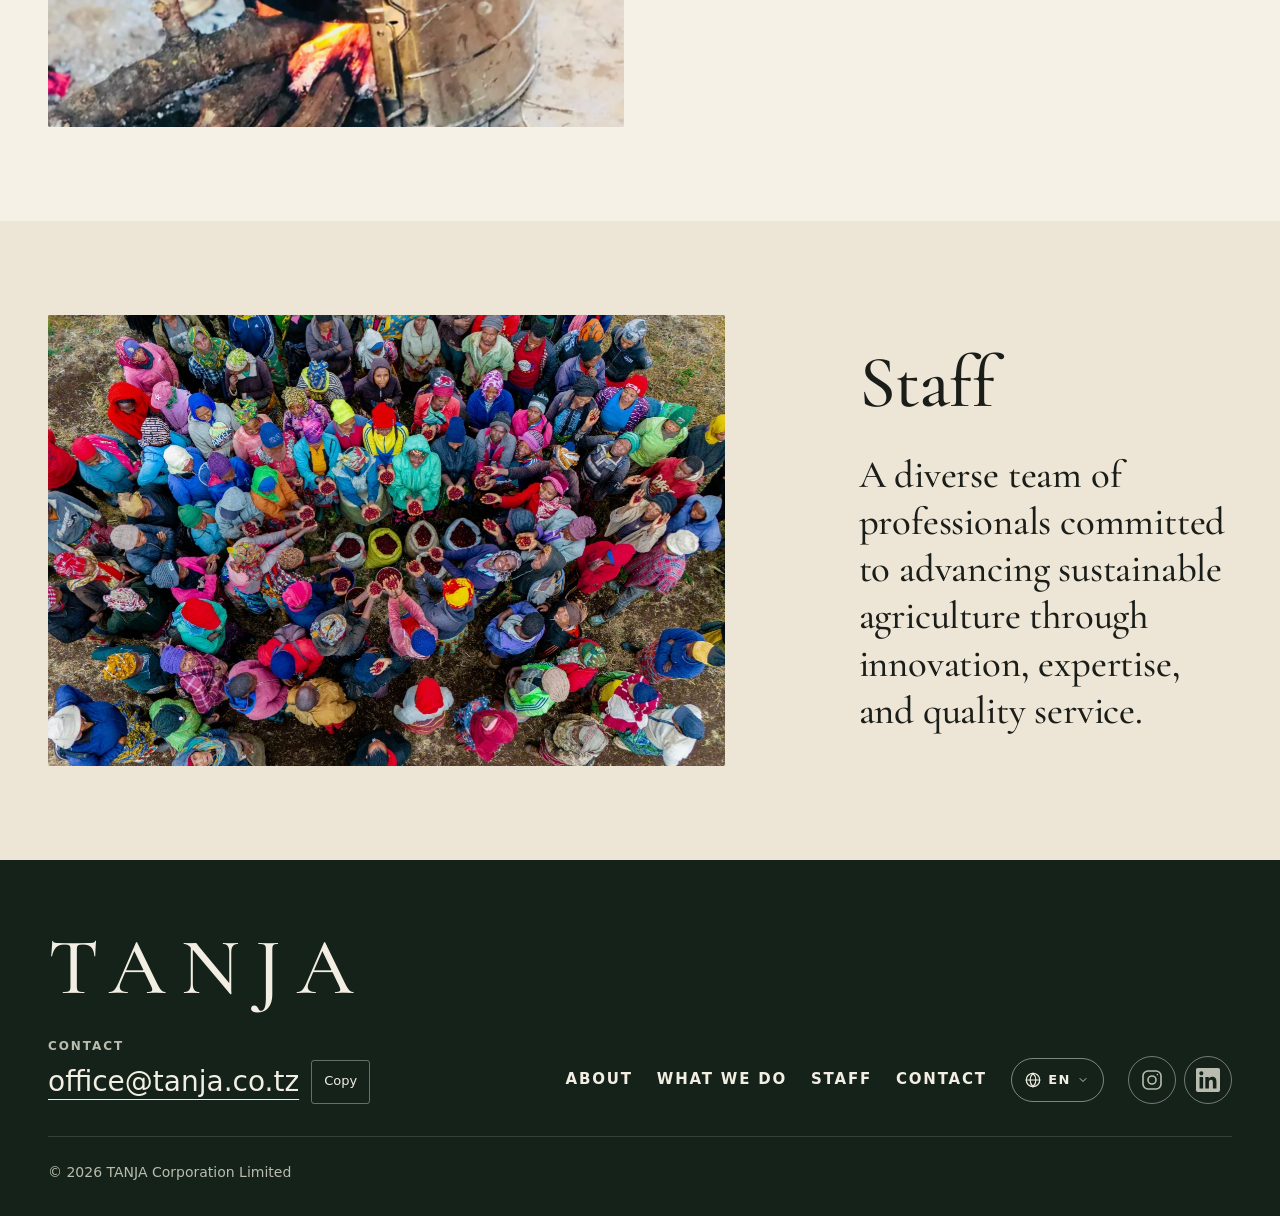
==== commit 8f459b0d: "Scale hero wordmark for wide screens" ====
--- a/index.html
+++ b/index.html
@@ -21,7 +21,7 @@
   <meta name="twitter:card" content="summary_large_image">
   <link rel="icon" href="assets/favicon.svg" type="image/svg+xml">
   <link rel="preload" href="assets/fonts/cormorant-garamond-latin.woff2" as="font" type="font/woff2" crossorigin>
-  <link rel="stylesheet" href="styles.css?v=20261024">
+  <link rel="stylesheet" href="styles.css?v=20261026">
   <!-- Language boot: runs before first paint so a returning Swahili visitor never sees an English flash.
        English is the default. The choice is remembered in localStorage (wrapped in try/catch; storage can be blocked).
        JAPANESE IS OFF (2026-10-16 meeting: English and Swahili only for the public launch). To bring it back: add 'ja' to the test below,
--- a/styles.css
+++ b/styles.css
@@ -61,7 +61,7 @@
   --font-ja: "Hiragino Sans", "Hiragino Kaku Gothic ProN", "Yu Gothic UI", "Yu Gothic", "Noto Sans JP", "Noto Sans CJK JP", Meiryo, sans-serif;
   --font-ja-serif: "Hiragino Mincho ProN", "Yu Mincho", YuMincho, "Noto Serif JP", "Noto Serif CJK JP", serif;
 
-  --fs-display: clamp(4.25rem, 1.8rem + 11vw, 11.5rem);
+  --fs-display: clamp(5rem, 10vw, 10rem);  /* Hero wordmark: grows with the viewport, then stops scaling. */
   /* 2026-10-23: phone minimums lowered (headline 44 -> 34px, statement 26 -> 21px, title 26 -> 20px at 360px) so one phone screen holds more than a heading. */
   --fs-headline: clamp(2.125rem, 1.25rem + 4.2vw, 5.5rem);
   --fs-statement: clamp(1.3rem, 0.9rem + 1.9vw, 2.875rem);
@@ -464,13 +464,10 @@
 .hero__inner { width: 100%; padding-block: 0 clamp(1rem, 0.75rem + 2vw, 2.25rem); display: grid; gap: clamp(1rem, 0.75rem + 1.5vw, 2rem); }
 .hero__inner > * { min-width: 0; }
 .hero__title {
-  font-size: min(calc(var(--fs-display) * 1.5), 26vw); font-weight: 500; line-height: 0.82; letter-spacing: 0.06em; margin-left: -0.04em;
+  font-size: var(--fs-display); font-weight: 500; line-height: 0.82; letter-spacing: 0.06em; margin-left: -0.04em;
   /* The tail of the "J" hangs below the 0.82 line box; this keeps it off the line underneath. */
   margin-bottom: 0.08em;
 }
-/* Short laptop screens (1280 x 600 and the like): the size from PR #4/#5 stays, but never more than ~40% of the screen height. */
-.hero__title { font-size: min(calc(var(--fs-display) * 1.5), 26vw, 40vh); }
-@supports (height: 1svh) { .hero__title { font-size: min(calc(var(--fs-display) * 1.5), 26vw, 40svh); } }
 .hero__copy { transform: translateY(clamp(0.75rem, 0.5rem + 1vw, 1.5rem)); }
 /* The subtitle under the wordmark was removed on 2026-10-23 (user instruction). */
 
@@ -530,7 +527,8 @@
 @media (max-width: 59.99em) and (max-height: 34rem) { .js .site-nav a { min-height: 3.25rem; font-size: 1.5rem; } }
 @media (max-height: 34rem) and (orientation: landscape) {
   .hero { height: 100vh; height: 100svh; min-height: 0; }
-  .hero__title { font-size: min(clamp(4.5rem, 24vh, 7.5rem), 20vw); }
+  .hero__title { font-size: clamp(3.5rem, min(18vh, 14vw), 7rem); }
+  @supports (height: 1svh) { .hero__title { font-size: clamp(3.5rem, min(18svh, 14vw), 7rem); } }
   .hero__inner { padding-bottom: 1rem; gap: var(--sp-3); }
 }
 
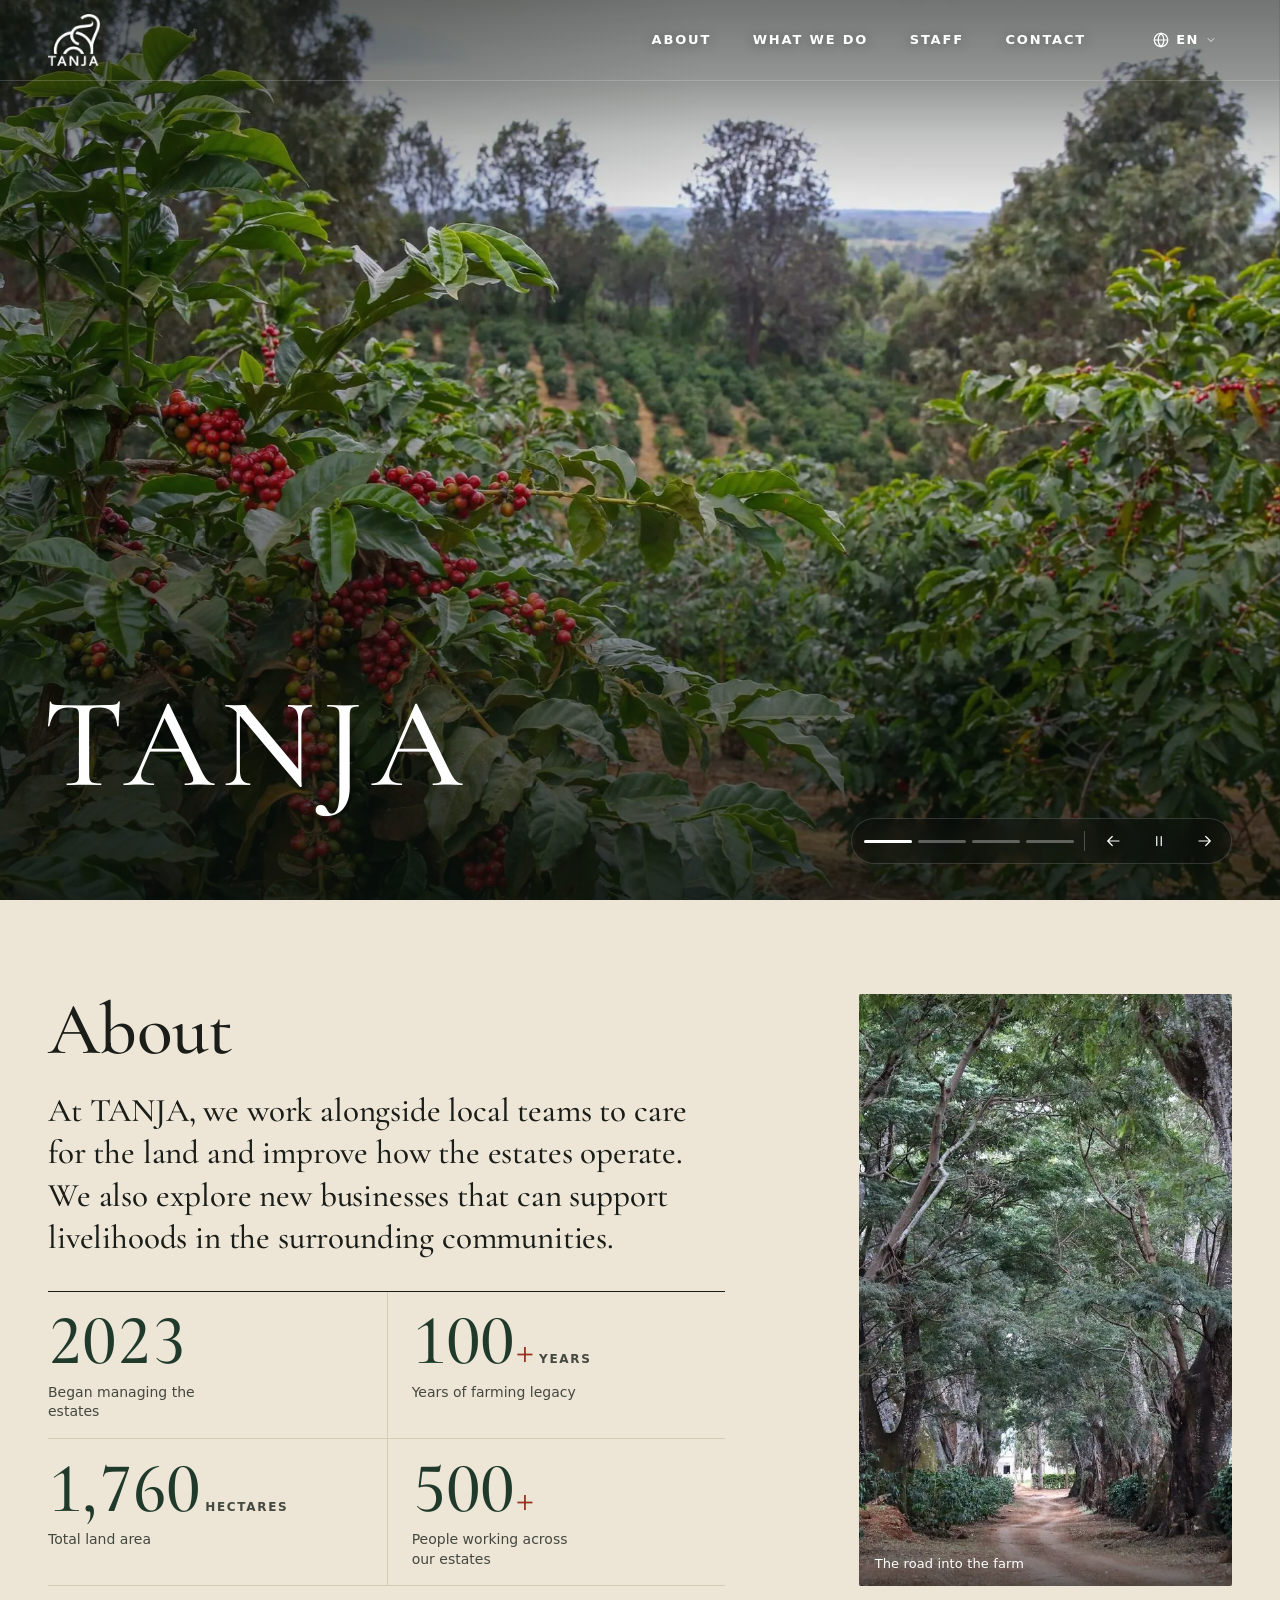
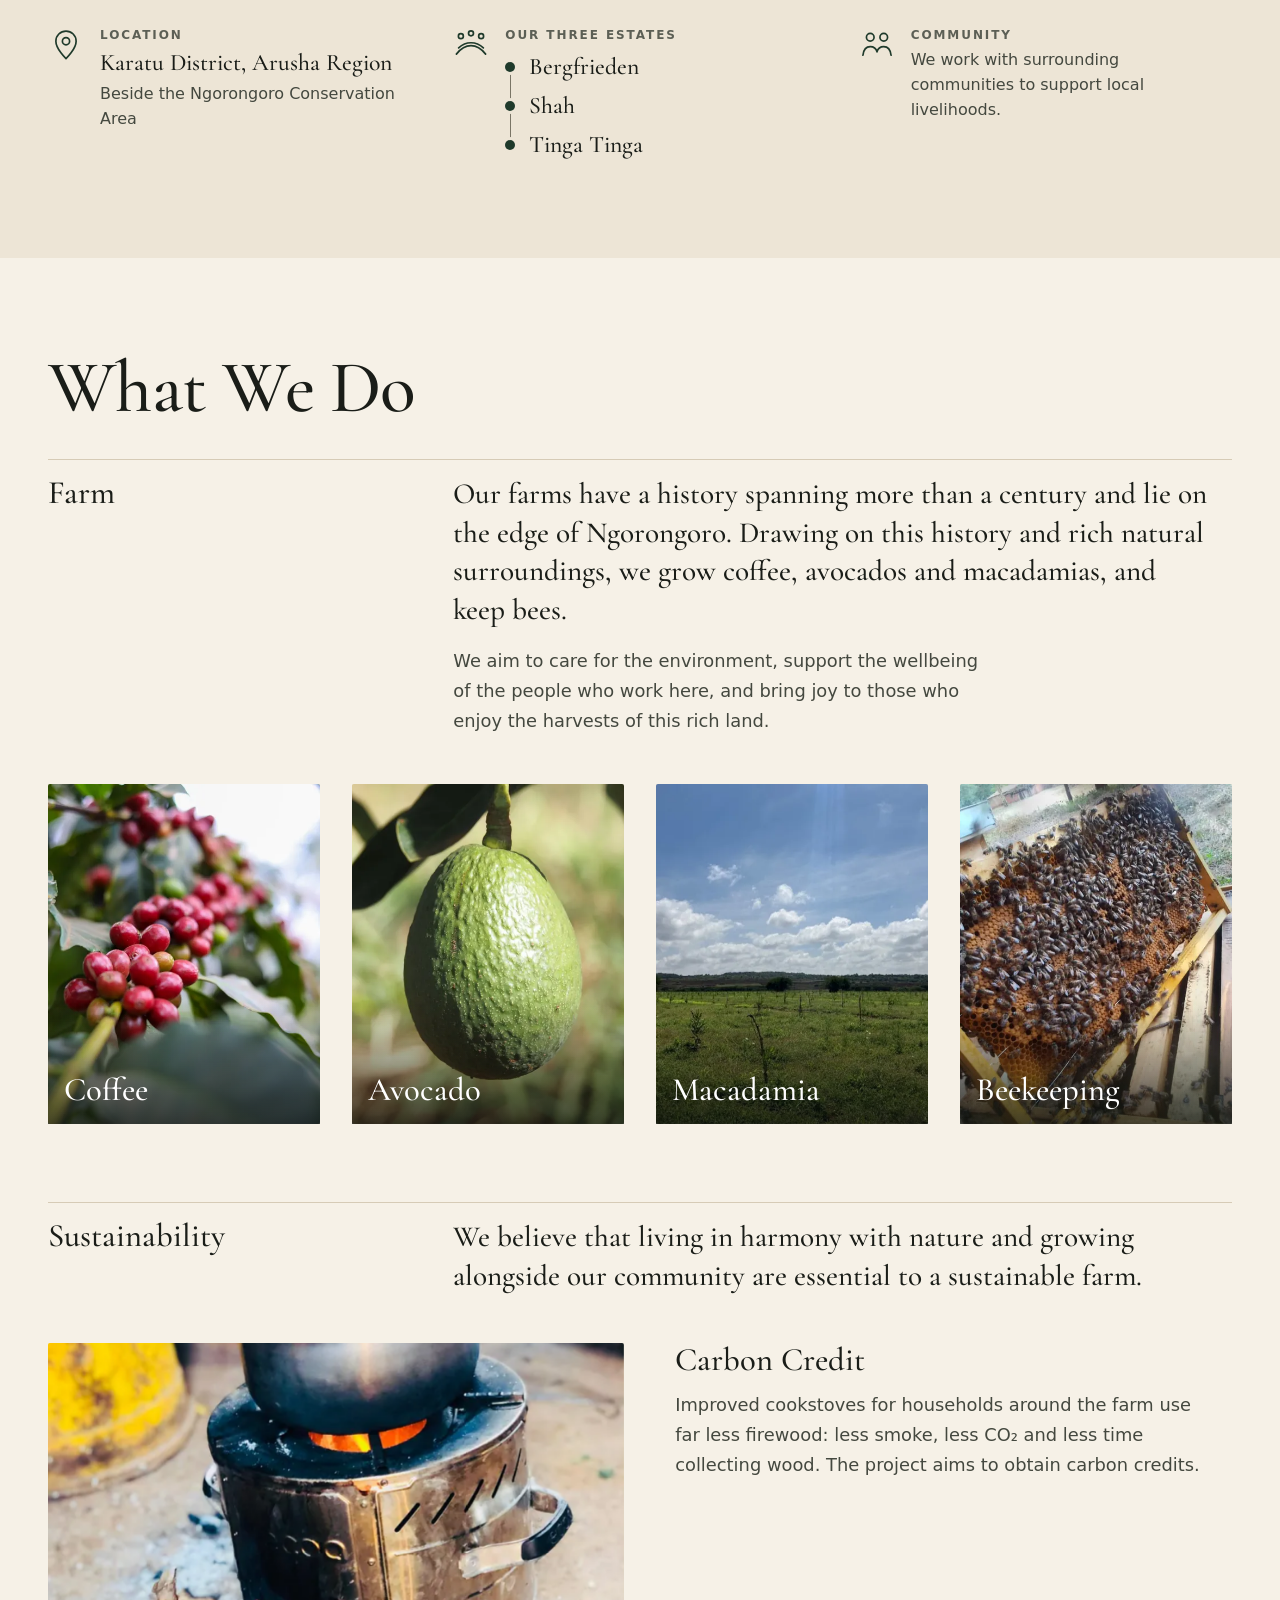
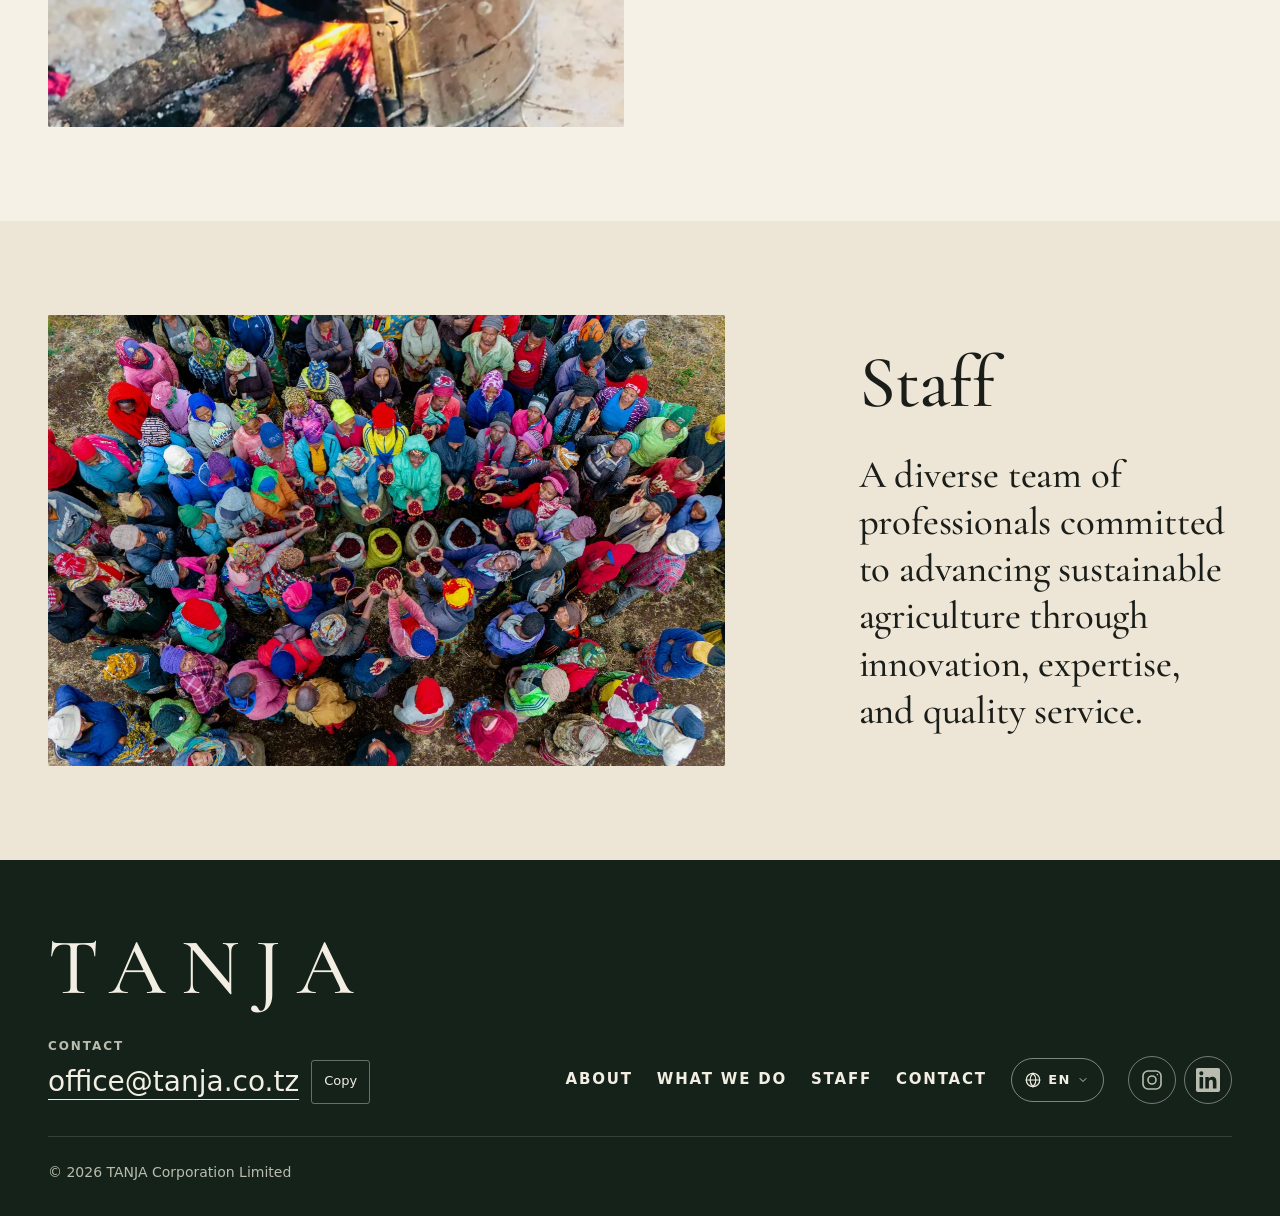
==== commit 9b7ebc32: "Update TANJA hero photo candidates" ====
--- a/index.html
+++ b/index.html
@@ -15,7 +15,7 @@
   <meta property="og:title" content="TANJA — Coffee farms on the edge of Ngorongoro, Tanzania">
   <meta property="og:description" content="Coffee, avocado, macadamia and bees on three century-old estates in Karatu District, northern Tanzania.">
   <meta property="og:url" content="https://tanja-corp.github.io/tanja-site-review/">
-  <meta property="og:image" content="https://tanja-corp.github.io/tanja-site-review/assets/images/01-hero-1-1200.jpg">
+  <meta property="og:image" content="https://tanja-corp.github.io/tanja-site-review/assets/images/01-hero-2-1200.jpg">
   <meta property="og:image:width" content="1200">
   <meta property="og:image:height" content="800">
   <meta name="twitter:card" content="summary_large_image">
@@ -132,36 +132,36 @@
   <main id="main">
 
     <!-- =================================================================== 01 HOME = HERO (slot 01)
-         A horizontal slider (2026-09-29, direct user request: "several photos side by side, switching automatically every few
-         seconds"). Cut from 8 to 4 slides on 2026-10-16 (meeting: "three to four is enough"; no captions, no page numbers): coffee rows, ripening
-         cherries, drying beds, and the workers group photograph. Each slide enters from the right every 6s (--hero-interval in styles.css). No library, no video.
-         The other five photographs (mountain, slope with reservoir, dam, sunrise, reservoir) are not shown but their files are kept in assets/images.
-         - Slide 1 is real from first paint (fetchpriority="high", the LCP image). Slides 2+ carry data-srcset / data-src only,
-           so the browser fetches NOTHING for them unless script.js promotes the attributes — which it does only when JS runs
-           AND the visitor has not asked for reduced motion. No JS / reduced motion → slide 1 stays, as a still photograph.
-         - Only slide 1 carries this section's data-slot="01"; the other slides are further photographs of the same slot. -->
+         Four review images remain in the slider: current coffee cherries and rows, the retained Drive group photo, drying beds, and the existing workers group.
+         The wide landscape / acacia photograph shown in the 2026-10-26 screenshot was removed from the hero.
+         Matsui left the first choice unset. The current comparison photo remains first as the technical initial frame; the Drive candidate is included provisionally for review.
+         Candidate 02 (Drive file ID 1kD-yG90LN6hqzFpacHQIb0Ez7ocwFyM3) shows a group holding coffee cherries in front of coffee trees.
+         The source does not establish the occasion, capture date, location, or people's web-publication consent. Confirm those before production use.
+         Later slides are lazy-loaded when motion is allowed; without JavaScript or with reduced motion, the current comparison stays as a still photo.
+         =================================================================== -->
     <section class="hero" id="home" aria-labelledby="hero-title" data-slot="01">
       <div class="hero__media" data-hero-rotate role="region" aria-roledescription="carousel" aria-label="TANJA farm photographs" data-label-sw="Picha za shamba la TANJA" data-label-ja="TANJA農園の写真">
         <figure class="hero__slide is-active" aria-hidden="false">
           <picture>
-            <source media="(max-width: 700px)" srcset="assets/images/01-hero-1-m.webp" type="image/webp">
-            <source media="(max-width: 700px)" srcset="assets/images/01-hero-1-m.jpg" type="image/jpeg">
-            <source srcset="assets/images/01-hero-1-1200.webp 1200w, assets/images/01-hero-1.webp 1920w" sizes="100vw" type="image/webp">
-            <img src="assets/images/01-hero-1.jpg" srcset="assets/images/01-hero-1-1200.jpg 1200w, assets/images/01-hero-1.jpg 1920w" sizes="100vw"
-                 width="1920" height="1280" fetchpriority="high" decoding="async" style="--focal: 40% 55%"
-                 alt="Rows of coffee running down a slope towards a wide plain, with a flat-topped acacia tree and a blue sky."
-                 data-review-sw="draft" data-review-ja="draft" data-alt-sw="Safu za kahawa zikishuka kwenye mteremko kuelekea uwanda mpana, na mti wa mgunga wenye kilele bapa na anga la buluu."
-                 data-alt-ja="広い平原へと斜面を下るコーヒーの列。平らな樹冠のアカシアと青空。">
-          </picture>
-        </figure>
-        <figure class="hero__slide" aria-hidden="true">
-          <picture>
-            <source media="(max-width: 700px)" data-srcset="assets/images/01-hero-2-m.webp" type="image/webp">
-            <source data-srcset="assets/images/01-hero-2-1200.webp 1200w, assets/images/01-hero-2.webp 1920w" sizes="100vw" type="image/webp">
-            <img data-src="assets/images/01-hero-2.jpg" width="1920" height="1280" decoding="async" style="--focal: 30% 55%"
+            <source media="(max-width: 700px)" srcset="assets/images/01-hero-2-m.webp" type="image/webp">
+            <source media="(max-width: 700px)" srcset="assets/images/01-hero-2-m.jpg" type="image/jpeg">
+            <source srcset="assets/images/01-hero-2-1200.webp 1200w, assets/images/01-hero-2.webp 1920w" sizes="100vw" type="image/webp">
+            <img src="assets/images/01-hero-2.jpg" srcset="assets/images/01-hero-2-1200.jpg 1200w, assets/images/01-hero-2.jpg 1920w" sizes="100vw" width="1920" height="1280" fetchpriority="high" decoding="async" style="--focal: 30% 55%"
                  alt="Coffee branches with red and green cherries in the foreground and rows of coffee trees on the slope behind."
                  data-review-sw="draft" data-review-ja="draft" data-alt-sw="Matawi ya kahawa yenye matunda mekundu na ya kijani mbele, na safu za miti ya kahawa kwenye mteremko wa nyuma."
                  data-alt-ja="手前のコーヒーの枝に赤い実と緑の実がつき、奥の斜面にコーヒーの木の列が並んでいる。">
+          </picture>
+        </figure>
+        <!-- Candidate 02; see architecture/photo-review-20261026.md. -->
+        <figure class="hero__slide" aria-hidden="true">
+          <picture>
+            <source media="(max-width: 700px)" data-srcset="assets/images/01-hero-10-m.webp" type="image/webp">
+            <source media="(max-width: 700px)" data-srcset="assets/images/01-hero-10-m.jpg" type="image/jpeg">
+            <source data-srcset="assets/images/01-hero-10-1200.webp 1200w, assets/images/01-hero-10.webp 1920w" sizes="100vw" type="image/webp">
+            <img data-src="assets/images/01-hero-10.jpg" width="1920" height="1280" decoding="async" style="--focal: 50% 50%"
+                 alt="A group of people hold coffee cherries together, with coffee trees behind them."
+                 data-review-sw="draft" data-review-ja="draft" data-alt-sw="Kikundi cha watu wakiwa wameshika matunda ya kahawa, huku miti ya kahawa ikionekana nyuma yao."
+                 data-alt-ja="複数人がコーヒーの実を手に持ち、背後にはコーヒーの木が見える。">
           </picture>
         </figure>
         <figure class="hero__slide" aria-hidden="true">
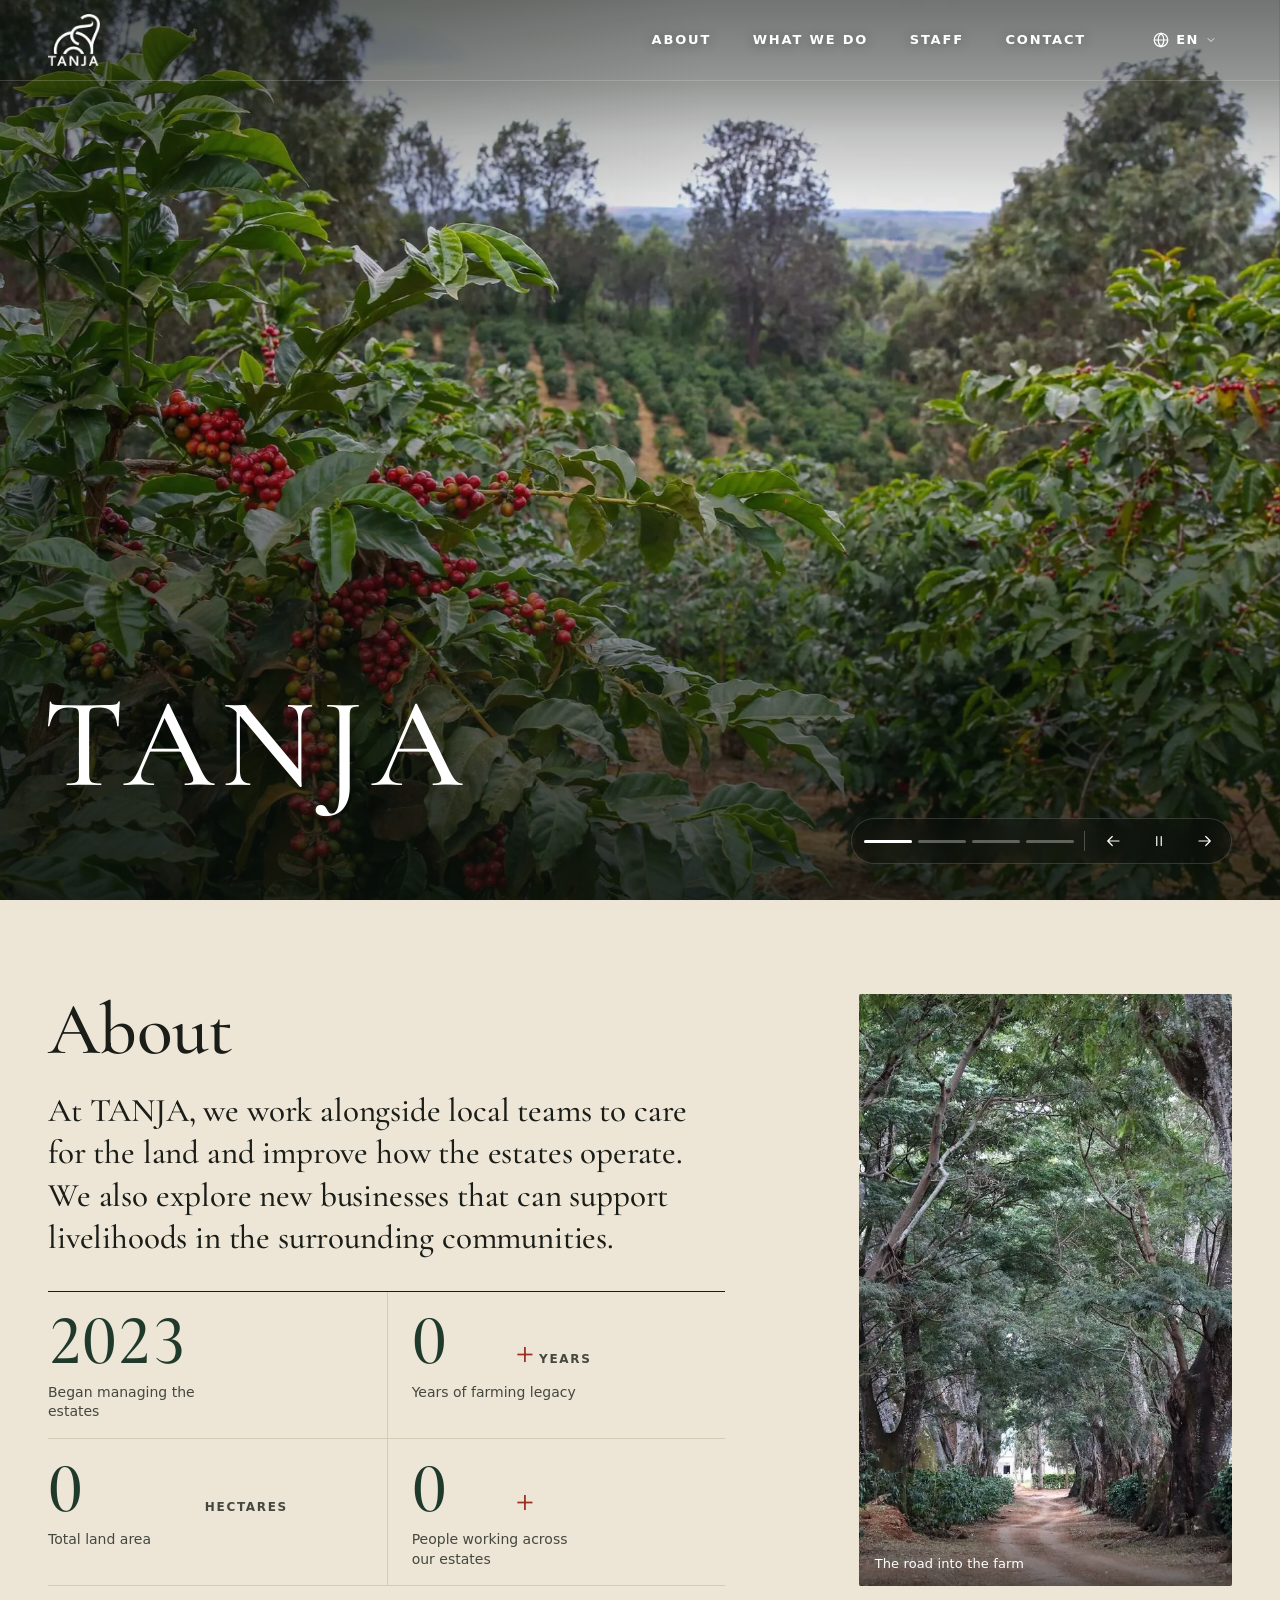
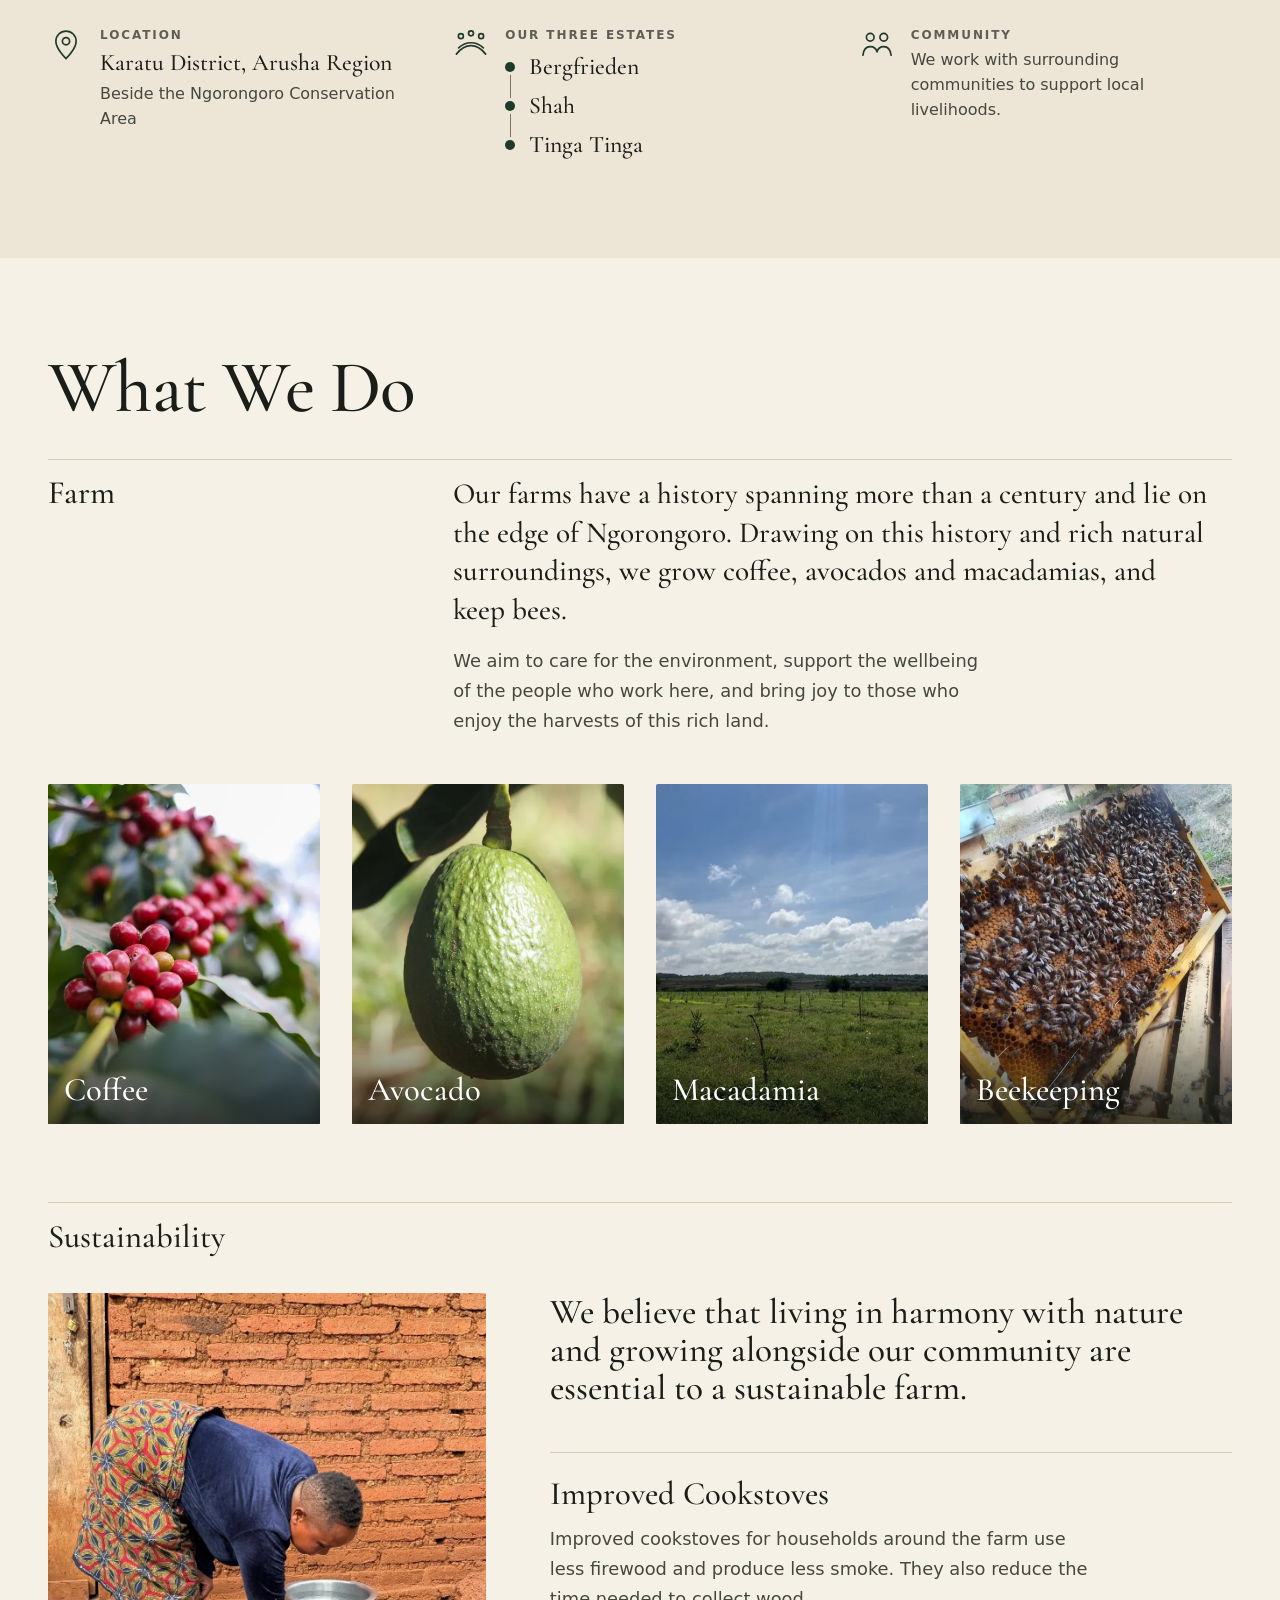
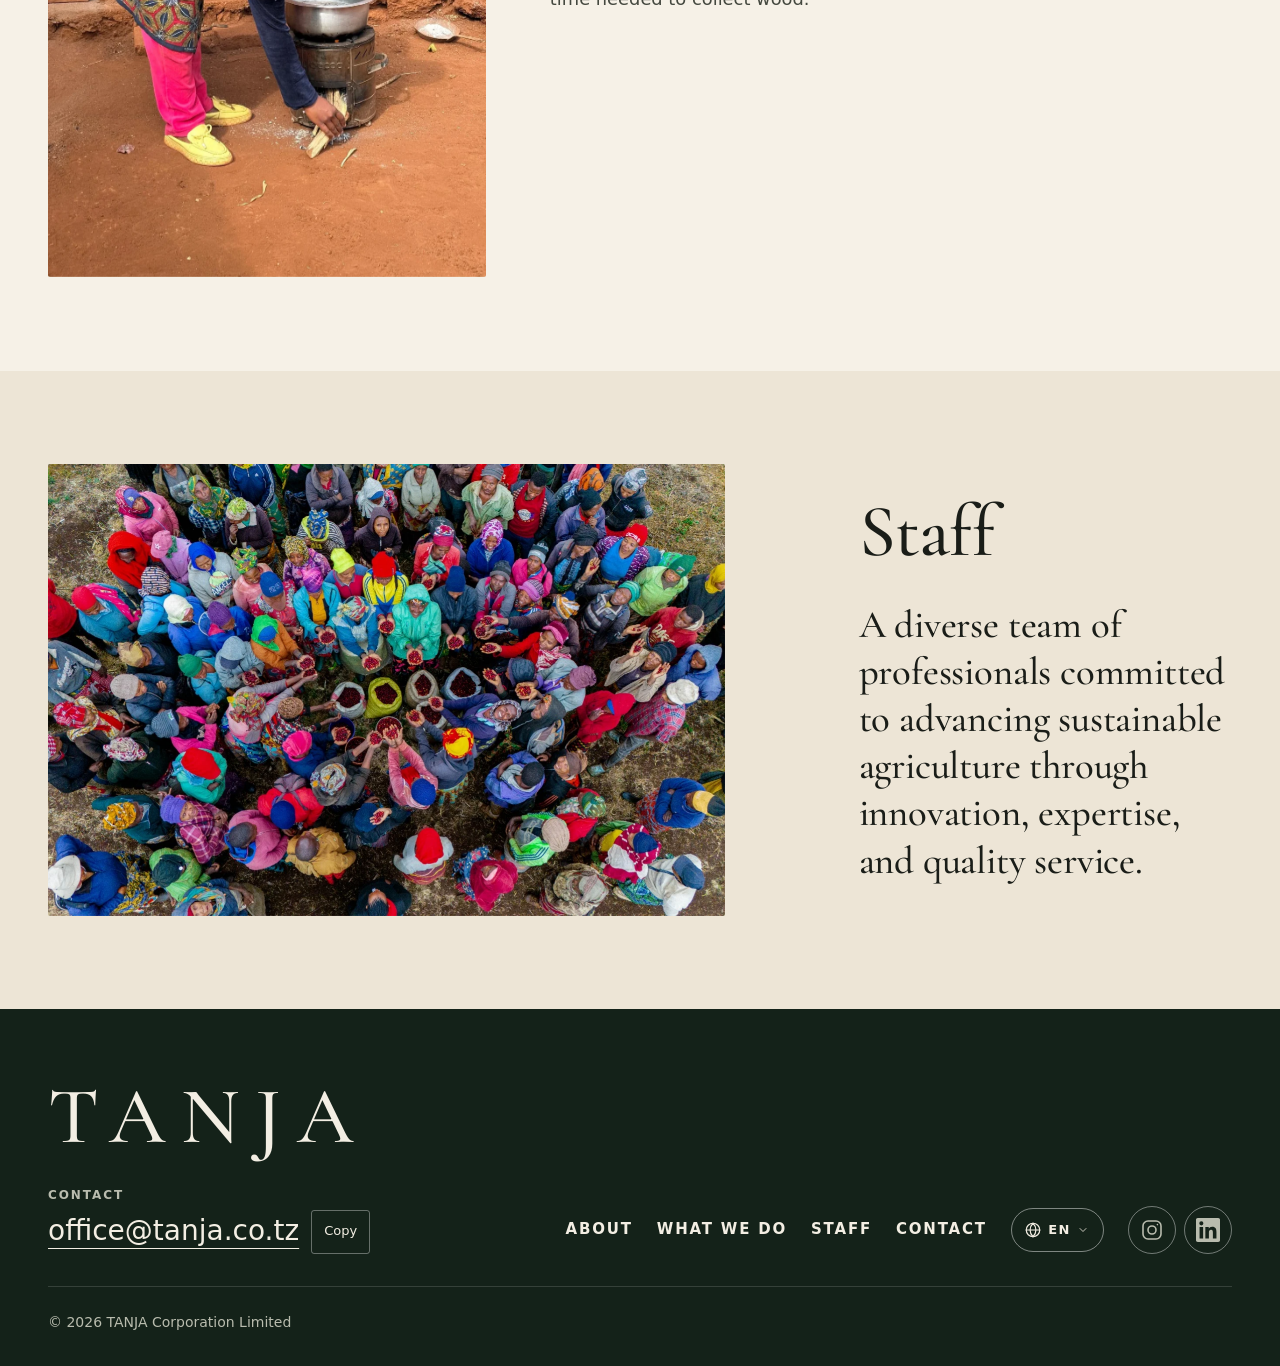
==== commit a5af0405: "Use portrait cookstove photo and remove carbon credit copy" ====
--- a/index.html
+++ b/index.html
@@ -21,7 +21,7 @@
   <meta name="twitter:card" content="summary_large_image">
   <link rel="icon" href="assets/favicon.svg" type="image/svg+xml">
   <link rel="preload" href="assets/fonts/cormorant-garamond-latin.woff2" as="font" type="font/woff2" crossorigin>
-  <link rel="stylesheet" href="styles.css?v=20261026">
+  <link rel="stylesheet" href="styles.css?v=20261026-portrait">
   <!-- Language boot: runs before first paint so a returning Swahili visitor never sees an English flash.
        English is the default. The choice is remembered in localStorage (wrapped in try/catch; storage can be blocked).
        JAPANESE IS OFF (2026-10-16 meeting: English and Swahili only for the public launch). To bring it back: add 'ja' to the test below,
@@ -47,10 +47,10 @@
   - One page, four visible sections in this order: Home (Hero) → About → What We Do → Staff, then the footer, which is also the Contact point
     (2026-10-16 meeting: the Contact section was removed and its content moved into the footer, id="contact").
     A Mission / Vision / Values section is prepared BEFORE About (id="mission") but is hidden until the wording is decided.
-    What We Do has two branches: Farm (Coffee, Avocado, Macadamia, Beekeeping) and Sustainability (Carbon Credit; extensible).
+    What We Do has two branches: Farm (Coffee, Avocado, Macadamia, Beekeeping) and Sustainability (Improved Cookstoves; extensible).
     Lunch and Cattle were taken out of Sustainability on 2026-10-16: they belong to farming activity, not to a project. Their text is kept in docs/COPY_DECK.md.
     The items are NOT linked to what-we-do.html for now (user instruction 2026-09-29, after the team meeting). To re-link, wrap each
-    title in <a href="what-we-do.html#coffee"> (ids: coffee, avocado, macadamia, beekeeping, carbon) and restore the
+    title in <a href="what-we-do.html#coffee"> (ids: coffee, avocado, macadamia, beekeeping, cookstoves) and restore the
     "Read more" link under the What We Do heading; the CSS for both is still in styles.css (.crop__title a, .project__title a, .more, .crop__go).
   - FARM uses ONE overall introduction, not one description per crop: requested 2026-09-29 by Naoaki (production owner) with the
     exact wording to publish. The English text is his, verbatim. Do not edit it without him. SW / JP are draft translations.
@@ -390,32 +390,25 @@
       </div>
 
       <!-- ---------------------------------------------------- SUSTAINABILITY (extensible)
-           2026-10-16 meeting: only the improved-cookstove project (Carbon Credit) stays here, with ONE photograph. Lunch and Cattle are part of
-           farming activity, not projects, so their cards and the paragraphs about them were removed (text kept in docs/COPY_DECK.md; they may return
-           under Farm once Naoaki sends wording). Naoaki is also sending new Sustainability sentences: replace the statement below then.
-           Deliberately NOT stated: issued credits, partner names, beneficiary counts.
-           CMS: repeatable "Project" entries. To add one, copy the <li> below, change the title, text, photo, the id AND the slot
-           (data-slot="NN"; next free number, plus a row in docs/PHOTO_MANIFEST.md). A single card is laid out wide (photo left, text right);
-           from the second card on the grid becomes three columns by itself. -->
-      <div class="wrap group group--split" id="project">
+           The selected portrait photograph sits beside the section statement and improved-cookstove description.
+           Lunch and Cattle remain under farming activity, not this section. CMS: repeatable project entries. -->
+      <div class="wrap group group--sustainability" id="project">
         <h3 class="group__title"><span data-l="en" lang="en">Sustainability</span><span data-l="sw" lang="sw" data-review="draft">Uendelevu</span><span data-l="ja" lang="ja" data-review="draft">サステナビリティ</span></h3>
-        <p class="statement group__text sustainability-statement"><span data-l="en" lang="en">We believe that living in harmony with nature and growing alongside our community are essential to a sustainable farm.</span><span data-l="sw" lang="sw" data-review="draft">Tunaamini kuwa kuishi kwa kupatana na mazingira na kustawi pamoja na jamii zinazotuzunguka ni muhimu kwa shamba endelevu.</span><span data-l="ja" lang="ja" data-review="draft">自然と調和し、地域とともに歩むことが、持続可能な農園にとって大切だと考えています。</span></p>
         <ul class="project-grid" role="list" data-reveal-group>
           <li>
-            <article class="project" id="carbon">
+            <article class="project" id="cookstoves">
               <figure class="media media--4x5" data-slot="07">
-                <picture>
-                  <source srcset="assets/images/07-carbon-stove-700.webp 700w, assets/images/07-carbon-stove-1050.webp 1050w" sizes="(min-width: 64em) 40vw, 100vw" type="image/webp">
-                  <img src="assets/images/07-carbon-stove-1050.jpg" srcset="assets/images/07-carbon-stove-700.jpg 700w, assets/images/07-carbon-stove-1050.jpg 1050w" sizes="(min-width: 64em) 40vw, 100vw"
-                       width="1050" height="1400" loading="lazy" decoding="async" style="--focal: 50% 50%"
-                       alt="Metal cookstove in use with a pot over a wood fire."
-                       data-review-sw="draft" data-review-ja="draft" data-alt-sw="Jiko la chuma likitumika kupika sufuria kwa moto wa kuni."
-                       data-alt-ja="薪火で鍋を調理している金属製のかまど。">
-                </picture>
+                <img src="assets/images/07-cookstove-portrait.webp" width="1000" height="1333" loading="lazy" decoding="async"
+                     alt="A woman placing firewood into an improved cookstove beside a brick wall."
+                     data-review-sw="draft" data-review-ja="draft" data-alt-sw="Mwanamke akiweka kuni katika jiko banifu kando ya ukuta wa matofali."
+                     data-alt-ja="レンガの壁のそばで、改良型かまどに薪を入れる女性。">
               </figure>
               <div class="project__body">
-                <h4 class="project__title"><span data-l="en" lang="en">Carbon Credit</span><span data-l="sw" lang="sw" data-review="draft">Hati za Kaboni</span><span data-l="ja" lang="ja" data-review="draft">カーボンクレジット</span></h4>
-                <p><span data-l="en" lang="en">Improved cookstoves for households around the farm use far less firewood: less smoke, less CO₂ and less time collecting wood. The project aims to obtain carbon credits.</span><span data-l="sw" lang="sw" data-review="draft">Majiko banifu kwa kaya zinazozunguka shamba yanatumia kuni kidogo sana: moshi mdogo, hewa ukaa (CO₂) kidogo na muda mfupi wa kutafuta kuni. Mradi unalenga kupata hati za kaboni.</span><span data-l="ja" lang="ja" data-review="draft">農園の周りの家庭に広める改良型かまどは、薪がずっと少なくて済みます。煙もCO₂も減り、薪集めの時間も短くなります。カーボンクレジットの取得も目指しています。</span></p>
+                <p class="sustainability-statement"><span data-l="en" lang="en">We believe that living in harmony with nature and growing alongside our community are essential to a sustainable farm.</span><span data-l="sw" lang="sw" data-review="draft">Tunaamini kuwa kuishi kwa kupatana na mazingira na kustawi pamoja na jamii zinazotuzunguka ni muhimu kwa shamba endelevu.</span><span data-l="ja" lang="ja" data-review="draft">自然と調和し、地域とともに歩むことが、持続可能な農園にとって大切だと考えています。</span></p>
+                <div class="project__detail">
+                  <h4 class="project__title"><span data-l="en" lang="en">Improved Cookstoves</span><span data-l="sw" lang="sw" data-review="draft">Majiko Banifu</span><span data-l="ja" lang="ja" data-review="draft">改良型かまど</span></h4>
+                  <p><span data-l="en" lang="en">Improved cookstoves for households around the farm use less firewood and produce less smoke. They also reduce the time needed to collect wood.</span><span data-l="sw" lang="sw" data-review="draft">Majiko banifu kwa kaya zinazozunguka shamba yanatumia kuni kidogo na kutoa moshi mdogo. Pia yanapunguza muda unaohitajika kutafuta kuni.</span><span data-l="ja" lang="ja" data-review="draft">農園の周りの家庭に広める改良型かまどは、使う薪と煙を減らし、薪集めに必要な時間も短くします。</span></p>
+                </div>
               </div>
             </article>
           </li>
--- a/styles.css
+++ b/styles.css
@@ -744,6 +744,33 @@
 .project-grid > li:only-child .project .media.media--4x5 { --ar: 3 / 2; }
 .project p { margin-top: var(--sp-3); color: var(--c-on-surface-2); max-width: var(--measure); }
 
+/* Sustainability: the selected portrait photograph and statement form one editorial composition. */
+.group--sustainability { row-gap: clamp(2rem, 3vw, 3rem); }
+.group--sustainability > .group__title {
+  display: block; padding-top: var(--sp-4); border-top: 1px solid var(--c-outline-2);
+  font-family: var(--font-serif); font-size: var(--fs-title-l); font-weight: 500; line-height: 1.1;
+  letter-spacing: 0; text-transform: none; color: var(--c-on-surface);
+}
+.group--sustainability > .group__title::after { content: none; }
+html[data-lang="ja"] .group--sustainability > .group__title { font-family: var(--font-ja-serif); font-size: 1.25rem; }
+.group--sustainability .project-grid > li:only-child .project .media.media--4x5 { --ar: 3 / 4; }
+.group--sustainability .project-grid > li:only-child .project__body { padding: 0; }
+.group--sustainability .project-grid > li:only-child .sustainability-statement {
+  margin: 0; max-width: 23em; color: var(--c-on-surface); font-family: var(--font-serif);
+  font-size: clamp(1.75rem, 2.75vw, 2.8rem); font-weight: 500; line-height: 1.08; text-wrap: pretty;
+}
+html[data-lang="ja"] .group--sustainability .sustainability-statement {
+  font-family: var(--font-ja-serif); font-size: clamp(1.2rem, 2vw, 1.8rem); line-height: 1.65; font-weight: 600;
+}
+.group--sustainability .project__detail { border-top: 1px solid var(--c-outline-2); margin-top: clamp(1.75rem, 3.5vw, 3.5rem); padding-top: var(--sp-5); }
+.group--sustainability .project__detail p { margin-top: var(--sp-3); }
+@media (min-width: 48em) {
+  .group--sustainability .project-grid > li:only-child .project {
+    grid-template-columns: minmax(0, 4.3fr) minmax(0, 6.7fr);
+    column-gap: clamp(2rem, 5vw, 6rem); align-items: start;
+  }
+}
+
 /* Cafe: a dark, quiet band. There is nothing to show yet, so it says so with confidence instead of an empty photo box. */
 .cafe { margin-top: clamp(5rem, 3rem + 6vw, 10rem); }
 .cafe__panel {
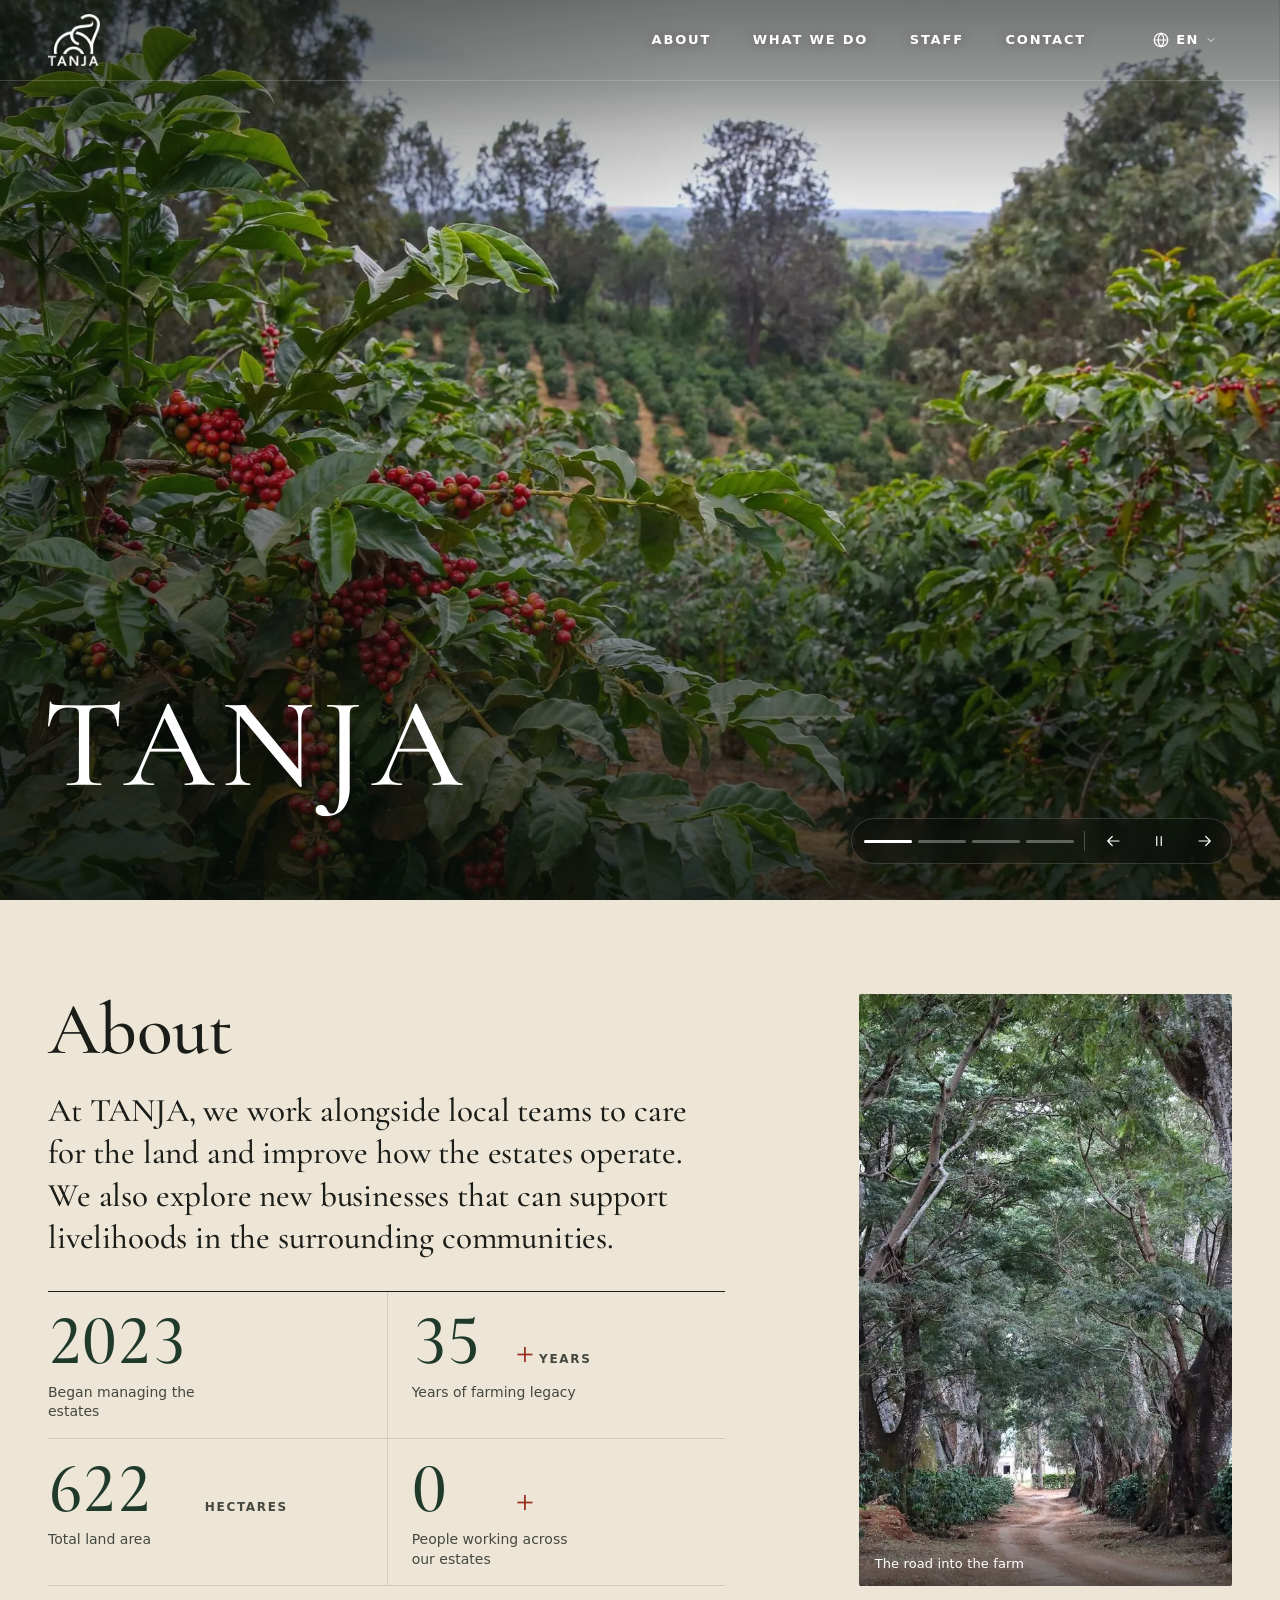
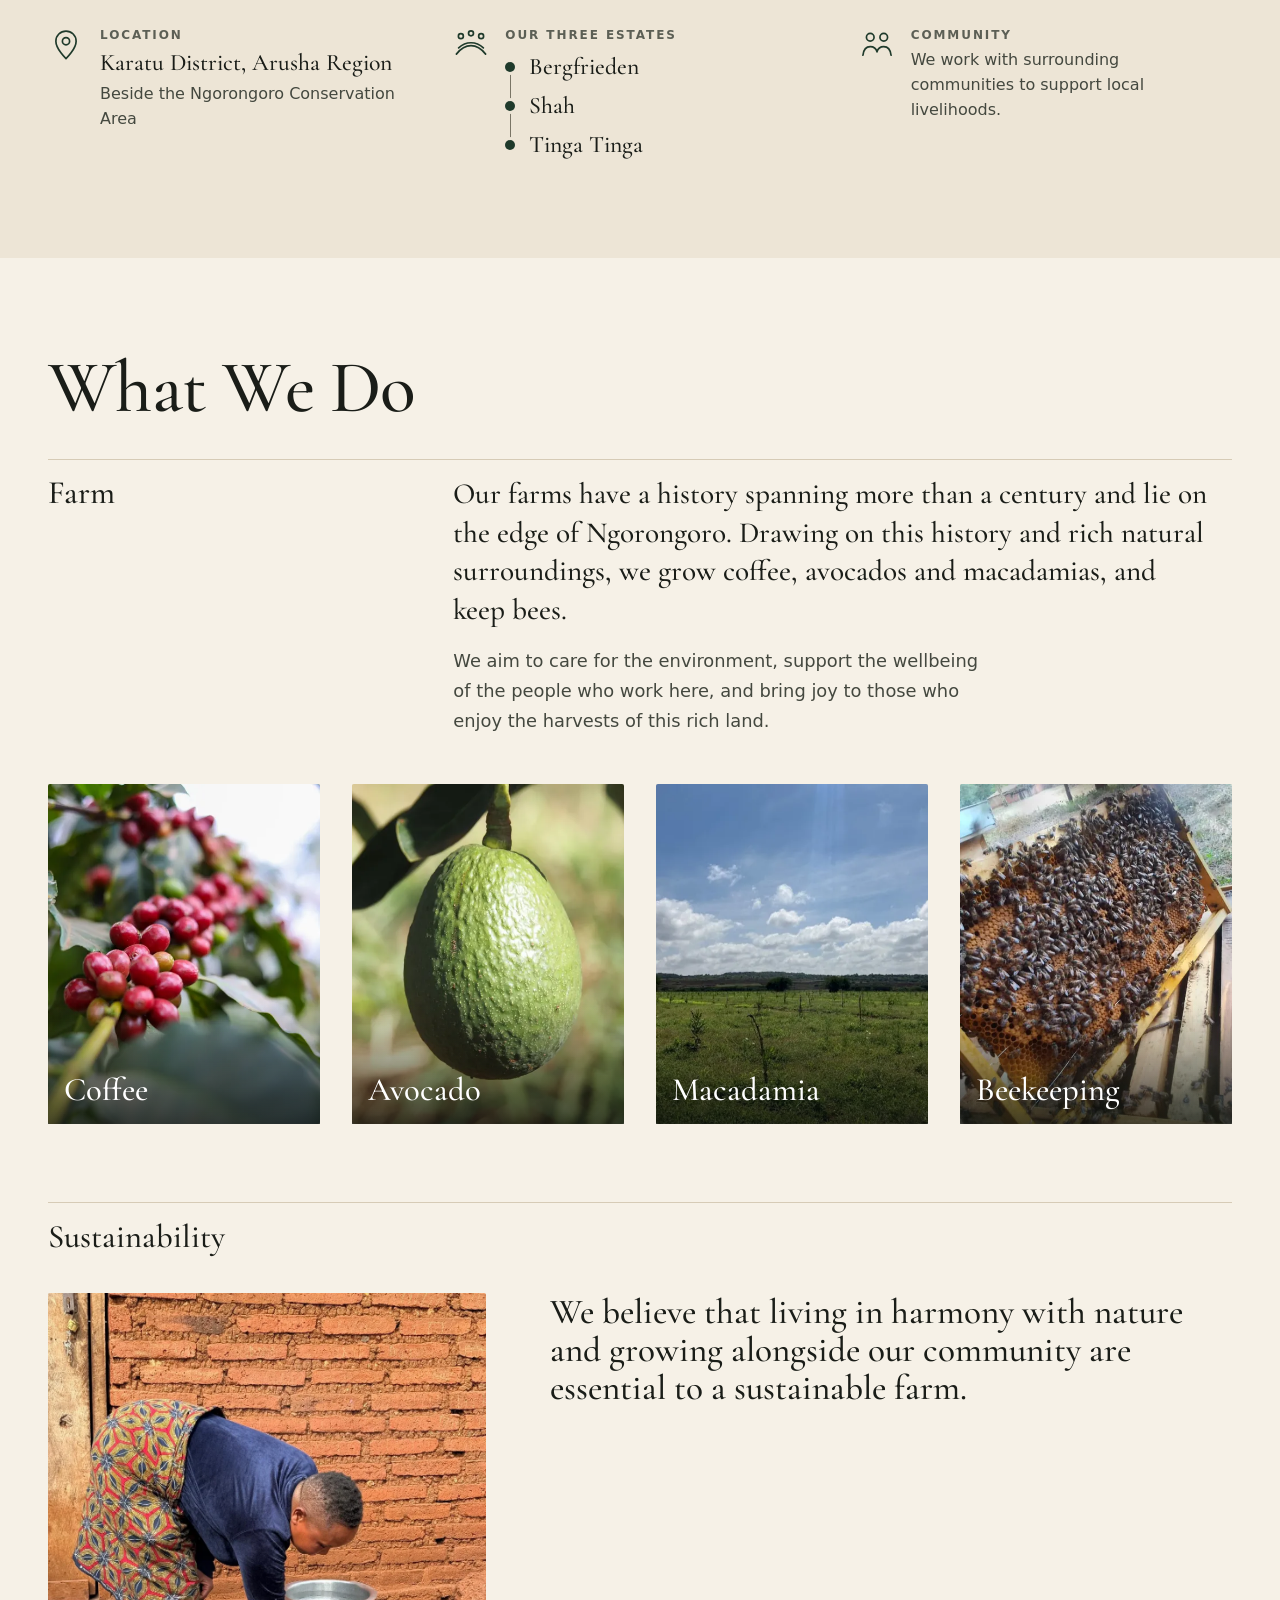
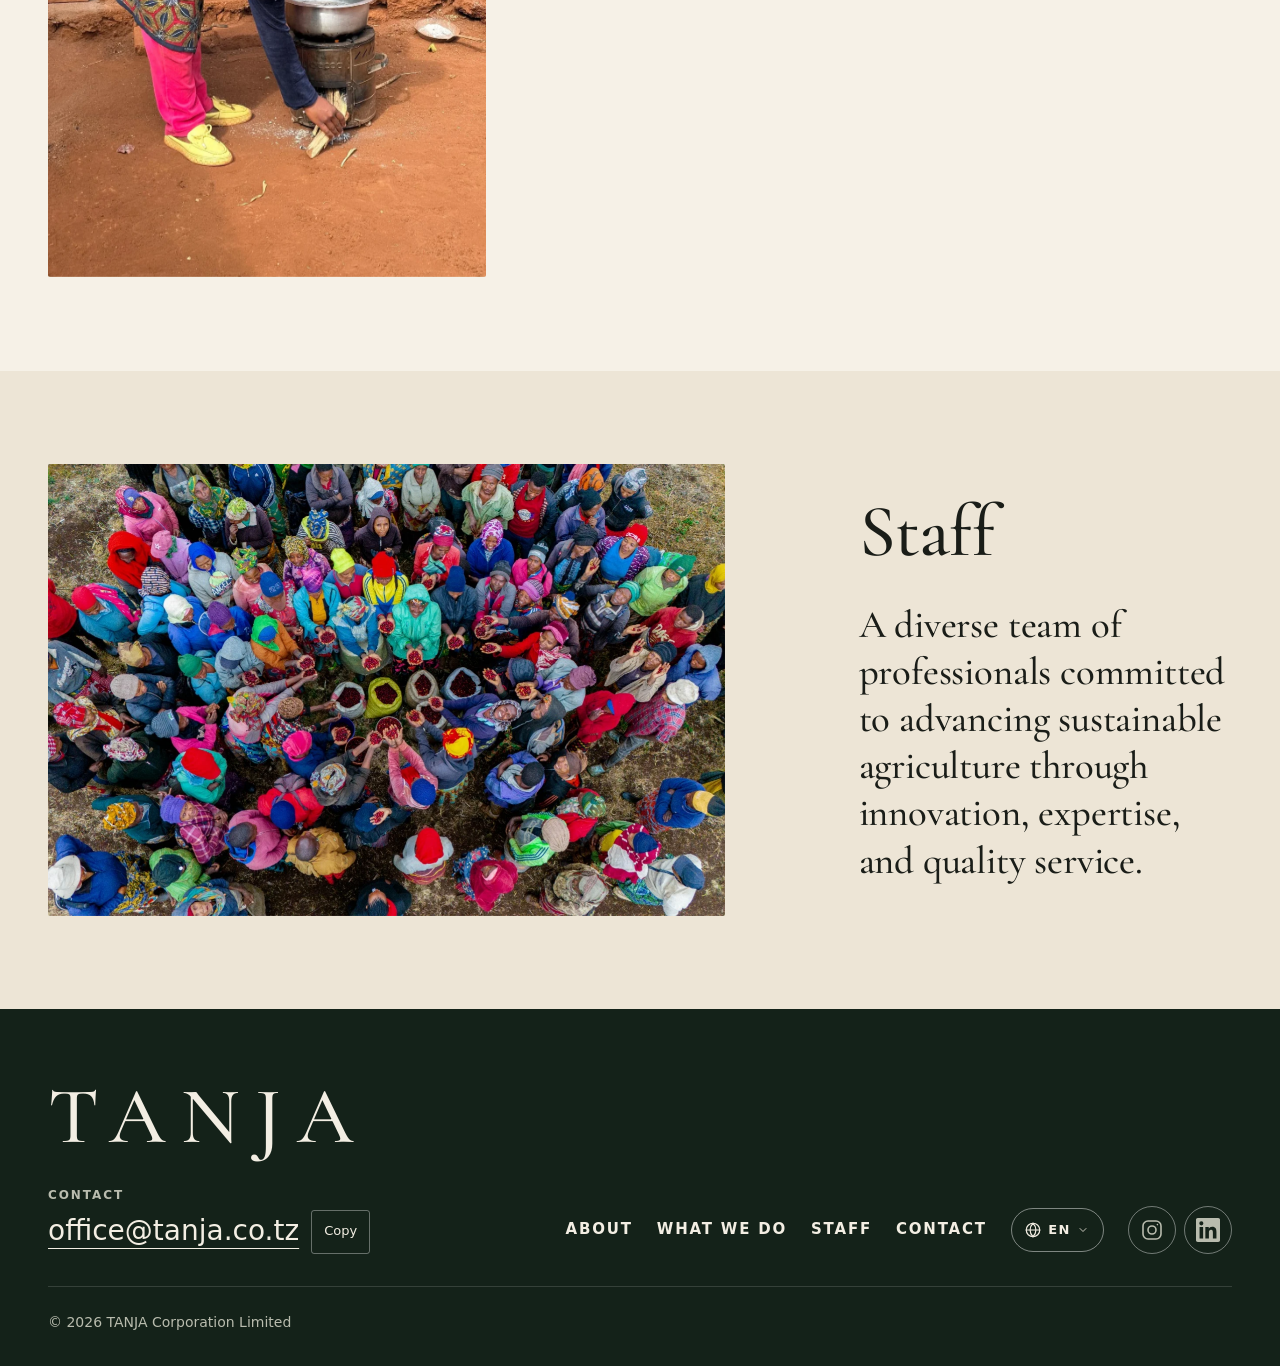
==== commit 0f93f3e8: "Keep Sustainability to portrait photo and statement" ====
--- a/index.html
+++ b/index.html
@@ -21,7 +21,7 @@
   <meta name="twitter:card" content="summary_large_image">
   <link rel="icon" href="assets/favicon.svg" type="image/svg+xml">
   <link rel="preload" href="assets/fonts/cormorant-garamond-latin.woff2" as="font" type="font/woff2" crossorigin>
-  <link rel="stylesheet" href="styles.css?v=20261026-portrait">
+  <link rel="stylesheet" href="styles.css?v=20261026-portrait2">
   <!-- Language boot: runs before first paint so a returning Swahili visitor never sees an English flash.
        English is the default. The choice is remembered in localStorage (wrapped in try/catch; storage can be blocked).
        JAPANESE IS OFF (2026-10-16 meeting: English and Swahili only for the public launch). To bring it back: add 'ja' to the test below,
@@ -47,10 +47,10 @@
   - One page, four visible sections in this order: Home (Hero) → About → What We Do → Staff, then the footer, which is also the Contact point
     (2026-10-16 meeting: the Contact section was removed and its content moved into the footer, id="contact").
     A Mission / Vision / Values section is prepared BEFORE About (id="mission") but is hidden until the wording is decided.
-    What We Do has two branches: Farm (Coffee, Avocado, Macadamia, Beekeeping) and Sustainability (Improved Cookstoves; extensible).
+    What We Do has two branches: Farm (Coffee, Avocado, Macadamia, Beekeeping) and Sustainability (portrait photograph and statement).
     Lunch and Cattle were taken out of Sustainability on 2026-10-16: they belong to farming activity, not to a project. Their text is kept in docs/COPY_DECK.md.
     The items are NOT linked to what-we-do.html for now (user instruction 2026-09-29, after the team meeting). To re-link, wrap each
-    title in <a href="what-we-do.html#coffee"> (ids: coffee, avocado, macadamia, beekeeping, cookstoves) and restore the
+    title in <a href="what-we-do.html#coffee"> (ids: coffee, avocado, macadamia, beekeeping) and restore the
     "Read more" link under the What We Do heading; the CSS for both is still in styles.css (.crop__title a, .project__title a, .more, .crop__go).
   - FARM uses ONE overall introduction, not one description per crop: requested 2026-09-29 by Naoaki (production owner) with the
     exact wording to publish. The English text is his, verbatim. Do not edit it without him. SW / JP are draft translations.
@@ -389,14 +389,14 @@
         </div>
       </div>
 
-      <!-- ---------------------------------------------------- SUSTAINABILITY (extensible)
-           The selected portrait photograph sits beside the section statement and improved-cookstove description.
-           Lunch and Cattle remain under farming activity, not this section. CMS: repeatable project entries. -->
+      <!-- ---------------------------------------------------- SUSTAINABILITY
+           The selected portrait photograph sits beside the section statement.
+           Lunch and Cattle remain under farming activity, not this section. -->
       <div class="wrap group group--sustainability" id="project">
         <h3 class="group__title"><span data-l="en" lang="en">Sustainability</span><span data-l="sw" lang="sw" data-review="draft">Uendelevu</span><span data-l="ja" lang="ja" data-review="draft">サステナビリティ</span></h3>
         <ul class="project-grid" role="list" data-reveal-group>
           <li>
-            <article class="project" id="cookstoves">
+            <article class="project">
               <figure class="media media--4x5" data-slot="07">
                 <img src="assets/images/07-cookstove-portrait.webp" width="1000" height="1333" loading="lazy" decoding="async"
                      alt="A woman placing firewood into an improved cookstove beside a brick wall."
@@ -405,14 +405,9 @@
               </figure>
               <div class="project__body">
                 <p class="sustainability-statement"><span data-l="en" lang="en">We believe that living in harmony with nature and growing alongside our community are essential to a sustainable farm.</span><span data-l="sw" lang="sw" data-review="draft">Tunaamini kuwa kuishi kwa kupatana na mazingira na kustawi pamoja na jamii zinazotuzunguka ni muhimu kwa shamba endelevu.</span><span data-l="ja" lang="ja" data-review="draft">自然と調和し、地域とともに歩むことが、持続可能な農園にとって大切だと考えています。</span></p>
-                <div class="project__detail">
-                  <h4 class="project__title"><span data-l="en" lang="en">Improved Cookstoves</span><span data-l="sw" lang="sw" data-review="draft">Majiko Banifu</span><span data-l="ja" lang="ja" data-review="draft">改良型かまど</span></h4>
-                  <p><span data-l="en" lang="en">Improved cookstoves for households around the farm use less firewood and produce less smoke. They also reduce the time needed to collect wood.</span><span data-l="sw" lang="sw" data-review="draft">Majiko banifu kwa kaya zinazozunguka shamba yanatumia kuni kidogo na kutoa moshi mdogo. Pia yanapunguza muda unaohitajika kutafuta kuni.</span><span data-l="ja" lang="ja" data-review="draft">農園の周りの家庭に広める改良型かまどは、使う薪と煙を減らし、薪集めに必要な時間も短くします。</span></p>
-                </div>
               </div>
             </article>
           </li>
-          <!-- ADD PROJECT HERE: copy the <li>…</li> above -->
         </ul>
       </div>
 
--- a/styles.css
+++ b/styles.css
@@ -762,8 +762,6 @@
 html[data-lang="ja"] .group--sustainability .sustainability-statement {
   font-family: var(--font-ja-serif); font-size: clamp(1.2rem, 2vw, 1.8rem); line-height: 1.65; font-weight: 600;
 }
-.group--sustainability .project__detail { border-top: 1px solid var(--c-outline-2); margin-top: clamp(1.75rem, 3.5vw, 3.5rem); padding-top: var(--sp-5); }
-.group--sustainability .project__detail p { margin-top: var(--sp-3); }
 @media (min-width: 48em) {
   .group--sustainability .project-grid > li:only-child .project {
     grid-template-columns: minmax(0, 4.3fr) minmax(0, 6.7fr);
@@ -835,8 +833,8 @@
 .wwd-detail__title { font-size: var(--fs-headline); font-weight: 500; line-height: 0.95; }
 html[data-lang="ja"] .wwd-detail__title { font-size: calc(var(--fs-headline) * 0.6); line-height: 1.3; }
 .wwd-detail__section { margin-top: var(--sp-4); max-width: var(--measure); }
-.wwd-detail__section h4 { font-size: var(--fs-label); font-weight: 600; letter-spacing: 0.16em; text-transform: uppercase; color: var(--c-on-surface-3); margin-bottom: var(--sp-3); }
-html[data-lang="ja"] .wwd-detail__section h4 { letter-spacing: 0.06em; font-size: 0.8125rem; }
+.wwd-detail__section :is(h3, h4) { font-size: var(--fs-label); font-weight: 600; letter-spacing: 0.16em; text-transform: uppercase; color: var(--c-on-surface-3); margin-bottom: var(--sp-3); }
+html[data-lang="ja"] .wwd-detail__section :is(h3, h4) { letter-spacing: 0.06em; font-size: 0.8125rem; }
 .wwd-detail__section p:not(.tbc) { color: var(--c-on-surface-2); }
 .wwd-detail__section p + p { margin-top: var(--sp-3); }
 .keyfacts { display: grid; border-top: 1px solid var(--c-outline-2); }
